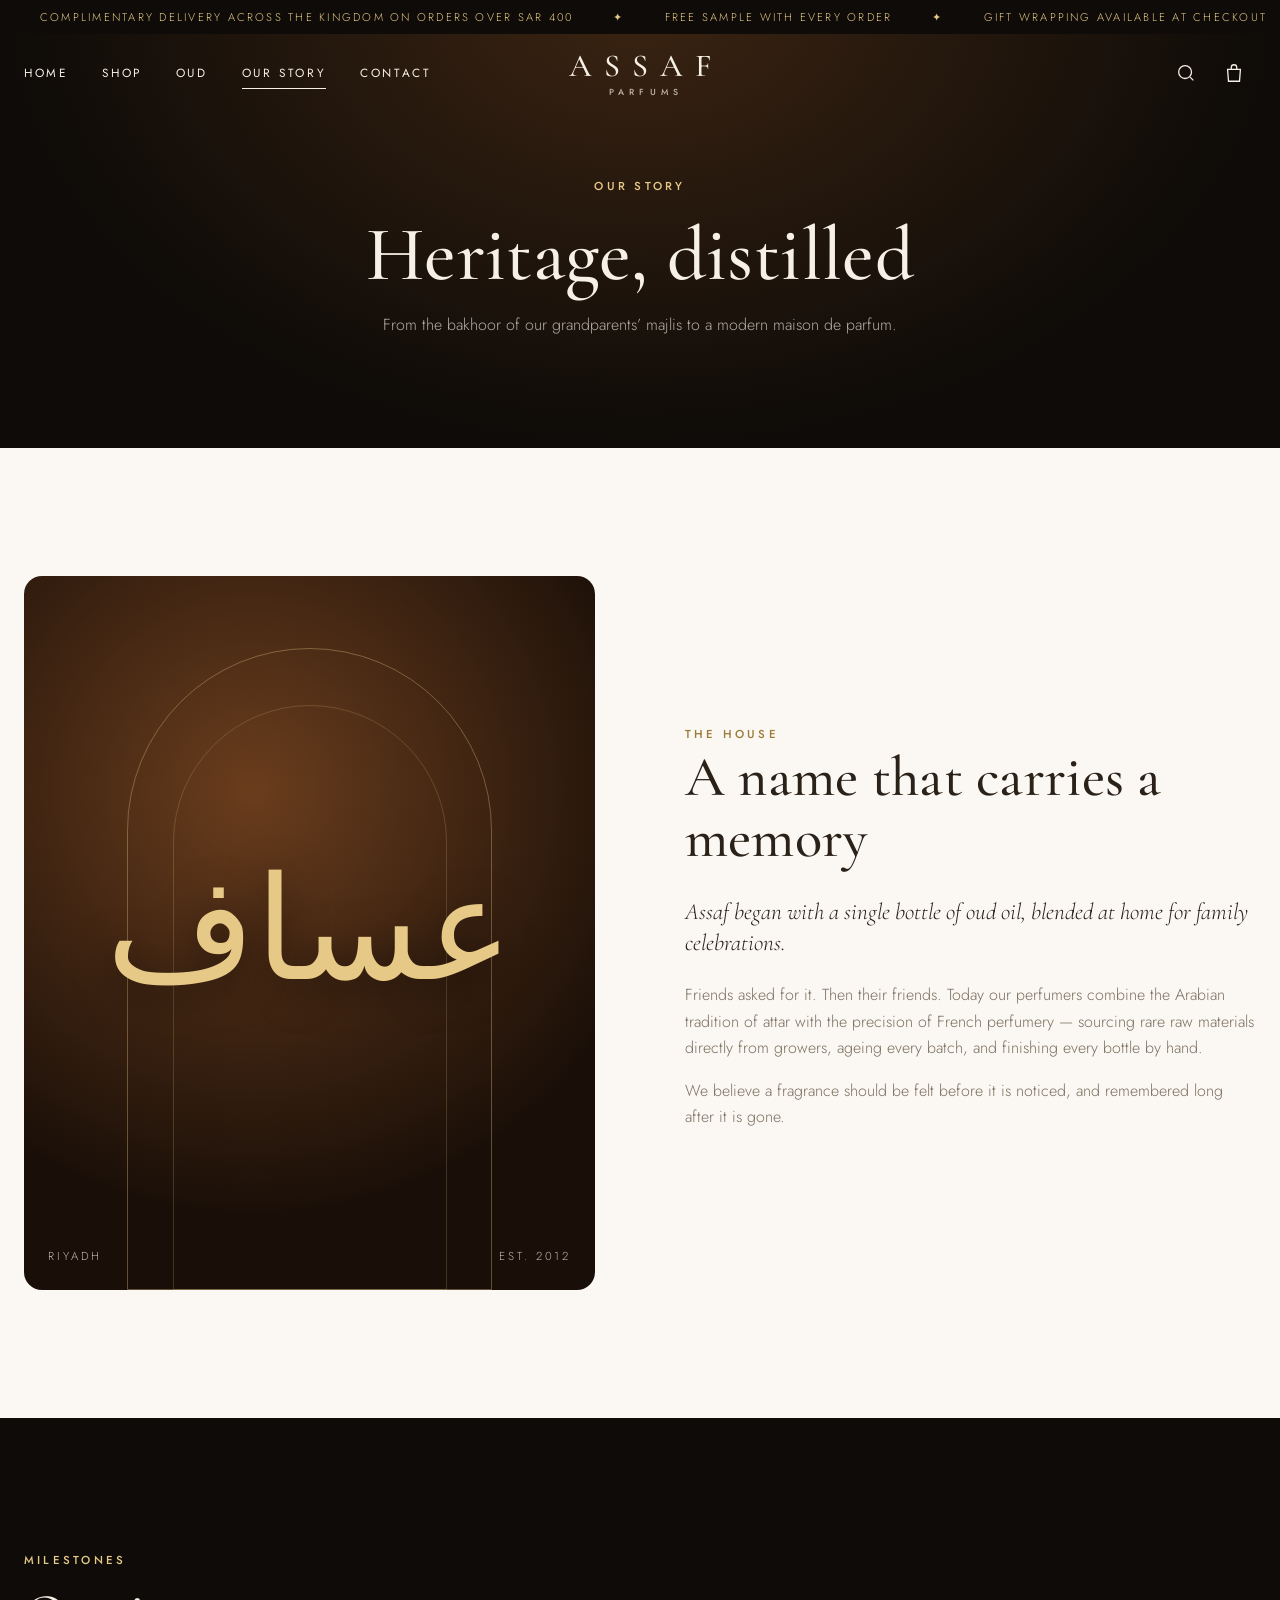
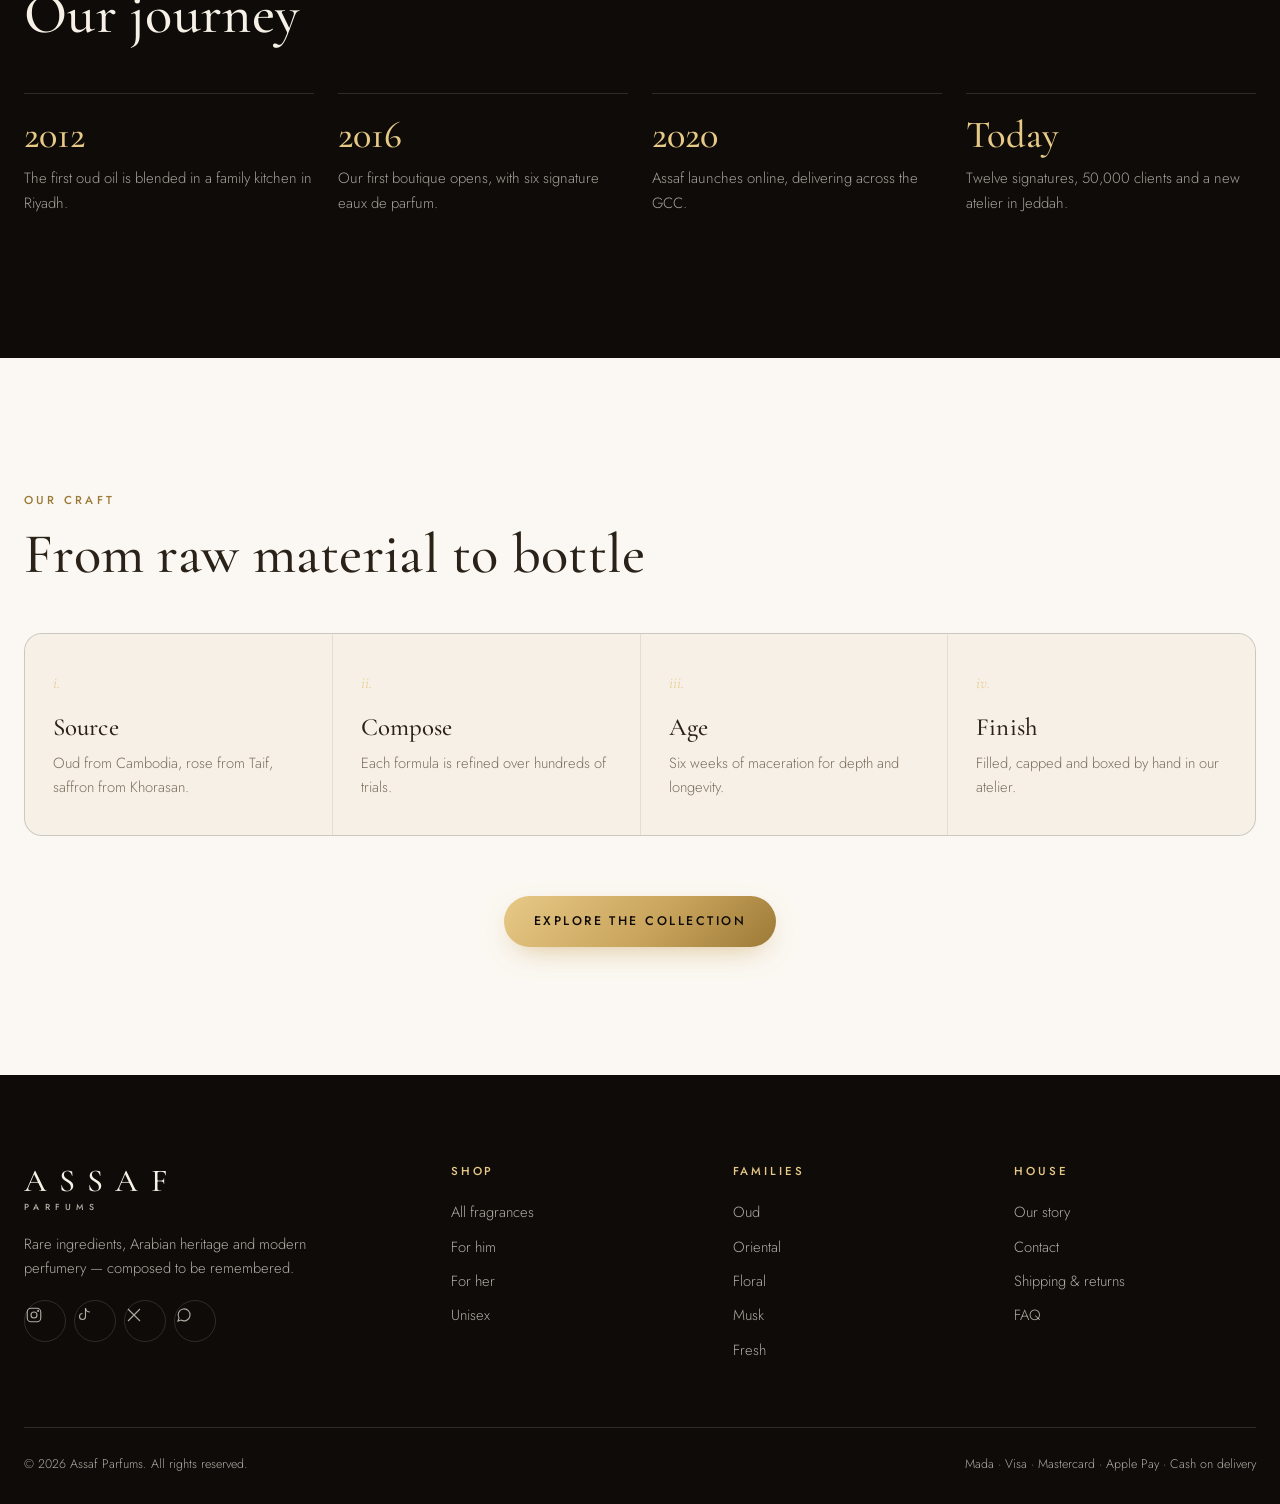
==== about.html @ b44feb29 "Build Assaf Parfums storefront website Home page with draggable moving product marquee, scroll-drive" ====
<!doctype html>
<html lang="en">
<head>
  <meta charset="utf-8" />
  <meta name="viewport" content="width=device-width, initial-scale=1" />
  <title>Our Story — Assaf Parfums</title>
  <meta name="description" content="The story of Assaf Parfums: Arabian heritage meets modern perfumery." />
  <meta name="theme-color" content="#0e0b08" />
  <link rel="icon" href="data:image/svg+xml,%3Csvg xmlns='http://www.w3.org/2000/svg' viewBox='0 0 64 64'%3E%3Crect width='64' height='64' rx='14' fill='%230e0b08'/%3E%3Ctext x='32' y='44' font-family='Georgia' font-size='34' fill='%23e7c987' text-anchor='middle'%3EA%3C/text%3E%3C/svg%3E" />
  <link rel="preconnect" href="https://fonts.googleapis.com" />
  <link rel="preconnect" href="https://fonts.gstatic.com" crossorigin />
  <link href="https://fonts.googleapis.com/css2?family=Cormorant+Garamond:ital,wght@0,400;0,500;0,600;1,400;1,500&family=Jost:wght@300;400;500;600&display=swap" rel="stylesheet" />
  <link rel="stylesheet" href="assets/css/style.css" />
</head>
<body data-page="about">
  <main>
    <section class="page-hero dark-hero" style="padding-bottom:110px">
      <span class="eyebrow light">Our story</span>
      <h1>Heritage, distilled</h1>
      <p>From the bakhoor of our grandparents’ majlis to a modern maison de parfum.</p>
    </section>
    <section class="section">
      <div class="container split">
        <div class="art-panel reveal"><div class="arch"></div><div class="arch a2"></div><span class="arabic" lang="ar">عساف</span><div class="caption"><span>Riyadh</span><span>Est. 2012</span></div></div>
        <div>
          <span class="eyebrow reveal">The house</span>
          <h2 class="reveal">A name that carries a memory</h2>
          <p class="lead reveal">Assaf began with a single bottle of oud oil, blended at home for family celebrations.</p>
          <p class="muted reveal">Friends asked for it. Then their friends. Today our perfumers combine the Arabian tradition of attar with the precision of French perfumery — sourcing rare raw materials directly from growers, ageing every batch, and finishing every bottle by hand.</p>
          <p class="muted reveal">We believe a fragrance should be felt before it is noticed, and remembered long after it is gone.</p>
        </div>
      </div>
    </section>
    <section class="section dark">
      <div class="container">
        <div class="section-head"><div class="reveal"><span class="eyebrow">Milestones</span><h2>Our journey</h2></div></div>
        <div class="timeline reveal">
          <div><strong>2012</strong><p>The first oud oil is blended in a family kitchen in Riyadh.</p></div>
          <div><strong>2016</strong><p>Our first boutique opens, with six signature eaux de parfum.</p></div>
          <div><strong>2020</strong><p>Assaf launches online, delivering across the GCC.</p></div>
          <div><strong>Today</strong><p>Twelve signatures, 50,000 clients and a new atelier in Jeddah.</p></div>
        </div>
      </div>
    </section>
    <section class="section">
      <div class="container">
        <div class="section-head"><div class="reveal"><span class="eyebrow">Our craft</span><h2>From raw material to bottle</h2></div></div>
        <div class="features reveal" style="--line-light:var(--line)">
          <div class="feature" style="background:var(--cream)"><span class="num">i.</span><h3>Source</h3><p style="color:var(--muted)">Oud from Cambodia, rose from Taif, saffron from Khorasan.</p></div>
          <div class="feature" style="background:var(--cream)"><span class="num">ii.</span><h3>Compose</h3><p style="color:var(--muted)">Each formula is refined over hundreds of trials.</p></div>
          <div class="feature" style="background:var(--cream)"><span class="num">iii.</span><h3>Age</h3><p style="color:var(--muted)">Six weeks of maceration for depth and longevity.</p></div>
          <div class="feature" style="background:var(--cream)"><span class="num">iv.</span><h3>Finish</h3><p style="color:var(--muted)">Filled, capped and boxed by hand in our atelier.</p></div>
        </div>
        <div class="center" style="margin-top:60px"><a href="shop.html" class="btn btn-gold">Explore the collection</a></div>
      </div>
    </section>
  </main>

  <script src="assets/js/data.js"></script>
  <script src="assets/js/bottle.js"></script>
  <script src="assets/js/main.js"></script>
</body>
</html>
---- assets/css/style.css ----
/* ==========================================================================
   ASSAF PARFUMS — stylesheet
   ========================================================================== */
:root {
  --ink: #16120d;
  --ink-2: #221b14;
  --night: #0e0b08;
  --cream: #f6f0e6;
  --sand: #ece2d1;
  --paper: #fbf8f3;
  --gold: #c9a45c;
  --gold-2: #e7c987;
  --gold-3: #9c7a37;
  --text: #2a2219;
  --muted: #7b6f60;
  --line: rgba(42, 34, 25, .12);
  --line-light: rgba(246, 240, 230, .14);
  --serif: 'Cormorant Garamond', 'Times New Roman', serif;
  --sans: 'Jost', 'Helvetica Neue', Arial, sans-serif;
  --radius: 18px;
  --ease: cubic-bezier(.2, .7, .1, 1);
  --header-h: 112px;
}

*, *::before, *::after { box-sizing: border-box; }
html { scroll-behavior: smooth; -webkit-text-size-adjust: 100%; }
body {
  margin: 0; font-family: var(--sans); font-weight: 300; font-size: 16px; line-height: 1.65;
  color: var(--text); background: var(--paper); overflow-x: hidden;
  -webkit-font-smoothing: antialiased;
}
img, svg { display: block; max-width: 100%; }
a { color: inherit; text-decoration: none; }
button { font: inherit; color: inherit; cursor: pointer; background: none; border: 0; padding: 0; }
input, select, textarea { font: inherit; color: inherit; }
h1, h2, h3, h4 { font-family: var(--serif); font-weight: 500; line-height: 1.08; margin: 0 0 .5em; letter-spacing: .005em; }
h1 { font-size: clamp(2.6rem, 6vw, 5.2rem); }
h2 { font-size: clamp(2.1rem, 4.4vw, 3.6rem); }
h3 { font-size: 1.55rem; }
p { margin: 0 0 1em; }
[hidden] { display: none !important; }
::selection { background: var(--gold); color: var(--night); }
:focus-visible { outline: 2px solid var(--gold); outline-offset: 3px; }

.container { width: min(1280px, 100% - 48px); margin-inline: auto; }
.muted { color: var(--muted); }
.small { font-size: .85rem; }
.lead { font-family: var(--serif); font-size: 1.45rem; font-style: italic; line-height: 1.35; }
.eyebrow { display: inline-block; font-size: .72rem; letter-spacing: .28em; text-transform: uppercase; color: var(--gold-3); font-weight: 500; }
.dark .eyebrow, .eyebrow.light { color: var(--gold-2); }
.section { padding: clamp(72px, 10vw, 140px) 0; }
.section-head { display: flex; align-items: end; justify-content: space-between; gap: 24px; margin-bottom: 48px; flex-wrap: wrap; }
.section-head h2 { margin: .2em 0 0; }
.section-head p { max-width: 460px; margin: 0; color: var(--muted); }
.center { text-align: center; }
.dark { background: var(--night); color: var(--cream); }
.dark .muted { color: rgba(246, 240, 230, .6); }

/* ---------- buttons */
.btn {
  display: inline-flex; align-items: center; justify-content: center; gap: 10px;
  padding: 15px 30px; border-radius: 999px; font-size: .78rem; letter-spacing: .2em; text-transform: uppercase; font-weight: 500;
  transition: transform .4s var(--ease), background .3s, color .3s, box-shadow .3s, border-color .3s; white-space: nowrap;
}
.btn svg { width: 18px; height: 18px; fill: none; stroke: currentColor; stroke-width: 1.5; transition: transform .3s; }
.btn:hover svg { transform: translateX(4px); }
.btn-gold { background: linear-gradient(135deg, var(--gold-2), var(--gold) 55%, var(--gold-3)); color: var(--night); box-shadow: 0 10px 30px -12px rgba(201, 164, 92, .8); }
.btn-gold:hover { transform: translateY(-2px); box-shadow: 0 16px 36px -12px rgba(201, 164, 92, .9); }
.btn-ghost { border: 1px solid var(--line); color: var(--text); }
.btn-ghost:hover { border-color: var(--text); background: var(--text); color: var(--paper); }
.btn-ghost-light { border: 1px solid rgba(255, 255, 255, .35); color: #fff; }
.btn-ghost-light:hover { background: #fff; color: var(--night); }
.btn-block { width: 100%; }
.btn.is-disabled { opacity: .4; pointer-events: none; }
.link-btn { font-size: .75rem; text-decoration: underline; color: var(--muted); }
.link { display: inline-flex; align-items: center; gap: 8px; font-size: .75rem; letter-spacing: .2em; text-transform: uppercase; }
.link svg { width: 16px; fill: none; stroke: currentColor; stroke-width: 1.5; transition: transform .3s; }

.icon-btn { width: 44px; height: 44px; display: grid; place-items: center; border-radius: 50%; position: relative; transition: background .3s; }
.icon-btn:hover { background: rgba(127, 127, 127, .14); }
.icon-btn svg { width: 22px; height: 22px; fill: none; stroke: currentColor; stroke-width: 1.4; }

/* ---------- preloader */
.preloader { position: fixed; inset: 0; z-index: 200; background: var(--night); display: grid; place-items: center; transition: opacity .8s var(--ease), visibility .8s; }
.preloader span { font-family: var(--serif); color: var(--gold-2); font-size: clamp(2.5rem, 8vw, 5rem); letter-spacing: .4em; padding-left: .4em; animation: breathe 1.6s ease-in-out infinite alternate; }
.preloader.done { opacity: 0; visibility: hidden; }
@keyframes breathe { from { opacity: .35; letter-spacing: .3em; } to { opacity: 1; letter-spacing: .45em; } }

/* ---------- header */
.site-header { position: fixed; top: 0; left: 0; right: 0; z-index: 50; color: var(--cream); transition: background .4s, color .4s, box-shadow .4s, transform .4s; }
.site-header.scrolled, .site-header.is-solid { background: rgba(251, 248, 243, .92); color: var(--text); backdrop-filter: blur(14px); -webkit-backdrop-filter: blur(14px); box-shadow: 0 1px 0 var(--line); }
.announce { background: var(--night); color: var(--gold-2); font-size: .7rem; letter-spacing: .2em; text-transform: uppercase; overflow: hidden; height: 34px; display: flex; align-items: center; }
.announce-track { display: flex; gap: 40px; white-space: nowrap; animation: ticker 40s linear infinite; padding-left: 40px; }
@keyframes ticker { to { transform: translateX(-50%); } }
.header-bar { display: grid; grid-template-columns: 1fr auto 1fr; align-items: center; height: 78px; }
.main-nav { display: flex; gap: 34px; font-size: .74rem; letter-spacing: .22em; text-transform: uppercase; font-weight: 400; }
.main-nav a { position: relative; padding: 6px 0; }
.main-nav a::after { content: ''; position: absolute; left: 0; right: 0; bottom: 0; height: 1px; background: currentColor; transform: scaleX(0); transform-origin: right; transition: transform .4s var(--ease); }
.main-nav a:hover::after, .main-nav a[aria-current]::after { transform: scaleX(1); transform-origin: left; }
.logo { font-family: var(--serif); font-size: 2rem; letter-spacing: .38em; font-weight: 500; text-align: center; line-height: 1; padding-left: .38em; }
.logo small { display: block; font-family: var(--sans); font-size: .55rem; letter-spacing: .6em; margin-top: 6px; opacity: .7; }
.header-actions { display: flex; justify-content: flex-end; gap: 4px; }
.cart-count { position: absolute; top: 4px; right: 2px; min-width: 18px; height: 18px; border-radius: 9px; background: var(--gold); color: var(--night); font-size: .66rem; font-weight: 600; display: grid; place-items: center; padding: 0 4px; transition: transform .3s; }
.cart-count.is-empty { transform: scale(0); }
.cart-btn.bump { animation: bump .6s var(--ease); }
@keyframes bump { 30% { transform: scale(1.25) rotate(-8deg); } 60% { transform: scale(.95); } }
.burger { display: none; }
.burger span { position: absolute; width: 20px; height: 1.5px; background: currentColor; left: 12px; transition: transform .4s var(--ease); }
.burger span:first-child { top: 18px; } .burger span:last-child { top: 25px; }
.nav-open .burger span:first-child { transform: translateY(3.5px) rotate(45deg); }
.nav-open .burger span:last-child { transform: translateY(-3.5px) rotate(-45deg); }

.mobile-nav { position: fixed; inset: 0; z-index: 45; background: var(--night); color: var(--cream); display: flex; flex-direction: column; justify-content: center; padding: 120px 32px 40px; clip-path: circle(0 at 32px 70px); transition: clip-path .7s var(--ease); }
.nav-open .mobile-nav { clip-path: circle(150% at 32px 70px); }
.nav-open .site-header { color: var(--cream); background: transparent; box-shadow: none; }
.mobile-nav nav { display: flex; flex-direction: column; gap: 10px; }
.mobile-nav a { font-family: var(--serif); font-size: 2.6rem; opacity: 0; transform: translateY(20px); transition: opacity .5s, transform .5s var(--ease); }
.nav-open .mobile-nav a { opacity: 1; transform: none; }
.nav-open .mobile-nav a:nth-child(2) { transition-delay: .06s; } .nav-open .mobile-nav a:nth-child(3) { transition-delay: .12s; }
.nav-open .mobile-nav a:nth-child(4) { transition-delay: .18s; } .nav-open .mobile-nav a:nth-child(5) { transition-delay: .24s; }
.mobile-nav-foot { margin-top: auto; color: var(--gold-2); font-size: .72rem; letter-spacing: .2em; text-transform: uppercase; }

/* ---------- drawer, search, scrim */
.scrim { position: fixed; inset: 0; background: rgba(14, 11, 8, .55); z-index: 60; opacity: 0; visibility: hidden; transition: .4s; backdrop-filter: blur(3px); }
.cart-open .scrim, .search-open .scrim { opacity: 1; visibility: visible; }
.cart-open, .search-open, .nav-open { overflow: hidden; }
.drawer { position: fixed; top: 0; right: 0; bottom: 0; width: min(440px, 100%); background: var(--paper); z-index: 70; display: flex; flex-direction: column; transform: translateX(100%); transition: transform .55s var(--ease); }
.cart-open .drawer { transform: none; }
.drawer-head { display: flex; justify-content: space-between; align-items: center; padding: 22px 24px; border-bottom: 1px solid var(--line); }
.drawer-head h3 { margin: 0; font-size: 1.7rem; }
.drawer-head h3 span { font-family: var(--sans); font-size: .8rem; color: var(--muted); vertical-align: middle; }
.ship-meter { padding: 16px 24px; background: var(--cream); font-size: .85rem; }
.ship-meter p { margin: 0 0 8px; }
.meter { height: 3px; background: var(--sand); border-radius: 3px; overflow: hidden; }
.meter span { display: block; height: 100%; background: linear-gradient(90deg, var(--gold-2), var(--gold-3)); transition: width .6s var(--ease); }
.drawer-body { flex: 1; overflow-y: auto; padding: 8px 24px; }
.drawer-foot { padding: 20px 24px 24px; border-top: 1px solid var(--line); display: grid; gap: 10px; }
.drawer-foot .row { display: flex; justify-content: space-between; font-size: 1.05rem; }
.drawer-foot p { margin: 0; }
.empty { text-align: center; padding: 60px 0; display: grid; gap: 16px; justify-items: center; }

.line { display: grid; grid-template-columns: 76px 1fr auto; gap: 16px; padding: 18px 0; border-bottom: 1px solid var(--line); align-items: center; }
.line-thumb { aspect-ratio: 1; border-radius: 12px; background: radial-gradient(circle at 50% 60%, color-mix(in srgb, var(--tint) 45%, #fff), var(--cream)); display: grid; place-items: center; padding: 8px; position: relative; }
.line-thumb svg { height: 100%; }
.line-thumb.sm { width: 60px; }
.line-thumb b { position: absolute; top: -6px; right: -6px; background: var(--ink); color: #fff; font-size: .7rem; width: 20px; height: 20px; border-radius: 50%; display: grid; place-items: center; font-weight: 500; }
.line-info { display: grid; gap: 2px; justify-items: start; }
.line-info strong { font-family: var(--serif); font-size: 1.25rem; font-weight: 500; }
.line-price { text-align: right; display: grid; gap: 6px; justify-items: end; font-weight: 400; }
.qty { display: inline-flex; align-items: center; border: 1px solid var(--line); border-radius: 999px; margin-top: 8px; }
.qty button { width: 32px; height: 32px; font-size: 1rem; }
.qty span { min-width: 22px; text-align: center; font-size: .9rem; }
.qty-lg { margin: 0; }
.qty-lg button { width: 46px; height: 52px; }

.search-overlay { position: fixed; top: 0; left: 0; right: 0; z-index: 70; background: var(--paper); padding: 28px 0 40px; transform: translateY(-105%); transition: transform .55s var(--ease); max-height: 90vh; overflow-y: auto; }
.search-open .search-overlay { transform: none; }
.search-head { display: flex; gap: 12px; align-items: center; border-bottom: 1px solid var(--text); padding-bottom: 10px; }
.search-head input { flex: 1; border: 0; background: none; font-family: var(--serif); font-size: clamp(1.6rem, 4vw, 2.6rem); outline: none; min-width: 0; }
.search-results { display: grid; grid-template-columns: repeat(auto-fill, minmax(240px, 1fr)); gap: 12px; margin-top: 24px; }
.search-item { display: flex; gap: 14px; align-items: center; padding: 10px; border-radius: 14px; transition: background .3s; }
.search-item:hover { background: var(--cream); }
.search-item strong { display: block; font-family: var(--serif); font-size: 1.2rem; font-weight: 500; }
.search-item span { font-size: .8rem; color: var(--muted); }
.search-thumb { width: 64px; height: 64px; flex: none; border-radius: 12px; background: radial-gradient(circle, color-mix(in srgb, var(--tint) 50%, #fff), var(--cream)); padding: 6px; display: grid; place-items: center; }
.search-thumb svg { height: 100%; }

.toast { position: fixed; left: 50%; bottom: 28px; z-index: 90; background: var(--ink); color: var(--cream); padding: 14px 24px; border-radius: 999px; font-size: .85rem; letter-spacing: .04em; transform: translate(-50%, 140%); transition: transform .5s var(--ease); box-shadow: 0 20px 40px -20px rgba(0, 0, 0, .6); max-width: calc(100% - 32px); text-align: center; }
.toast.show { transform: translate(-50%, 0); }

/* ---------- reveal */
.reveal { opacity: 0; transform: translateY(40px); transition: opacity 1s var(--ease), transform 1s var(--ease); transition-delay: var(--d, 0ms); }
.reveal.in { opacity: 1; transform: none; }

/* ==========================================================================
   HOME
   ========================================================================== */
.hero {
  position: relative; min-height: 100svh; display: grid; align-items: center; overflow: hidden;
  background: radial-gradient(ellipse at 70% 55%, #4a2a14 0%, #1c120b 45%, var(--night) 80%); color: var(--cream);
  padding: calc(var(--header-h) + 20px) 0 60px;
}
.hero::before { content: ''; position: absolute; inset: 0; background: url("data:image/svg+xml,%3Csvg xmlns='http://www.w3.org/2000/svg' width='160' height='160'%3E%3Cfilter id='n'%3E%3CfeTurbulence baseFrequency='.8' numOctaves='3'/%3E%3C/filter%3E%3Crect width='100%25' height='100%25' filter='url(%23n)' opacity='.06'/%3E%3C/svg%3E"); pointer-events: none; }
.hero-grid { display: grid; grid-template-columns: 1.1fr 1fr; gap: 40px; align-items: center; position: relative; }
.hero h1 { font-weight: 400; margin: .25em 0 .35em; }
.hero h1 em { font-style: italic; color: var(--gold-2); }
.hero p { max-width: 480px; color: rgba(246, 240, 230, .75); font-size: 1.05rem; }
.hero-cta { display: flex; gap: 14px; flex-wrap: wrap; margin-top: 34px; }
.hero-visual { position: relative; height: min(68vh, 640px); display: grid; place-items: center; perspective: 1000px; }
.hero-ring { position: absolute; width: 82%; aspect-ratio: 1; border-radius: 50%; border: 1px solid rgba(231, 201, 135, .25); animation: spin 40s linear infinite; }
.hero-ring::before { content: ''; position: absolute; top: -5px; left: 50%; width: 10px; height: 10px; border-radius: 50%; background: var(--gold-2); box-shadow: 0 0 20px var(--gold-2); }
.hero-ring.r2 { width: 62%; animation-duration: 28s; animation-direction: reverse; border-style: dashed; border-color: rgba(231, 201, 135, .15); }
.hero-glow { position: absolute; width: 55%; aspect-ratio: 1; border-radius: 50%; background: radial-gradient(circle, rgba(231, 160, 80, .45), transparent 65%); filter: blur(20px); animation: pulse 5s ease-in-out infinite alternate; }
@keyframes spin { to { transform: rotate(360deg); } }
@keyframes pulse { to { transform: scale(1.15); opacity: .7; } }
.hero-bottle { position: relative; height: 82%; transition: transform .6s var(--ease); transform-style: preserve-3d; }
.hero-bottle > div { height: 100%; animation: float 6s ease-in-out infinite; }
.hero-bottle svg { height: 100%; width: auto; filter: drop-shadow(0 40px 60px rgba(0, 0, 0, .55)); }
@keyframes float { 50% { transform: translateY(-18px); } }
.hero-tag { position: absolute; background: rgba(255, 255, 255, .06); backdrop-filter: blur(10px); -webkit-backdrop-filter: blur(10px); border: 1px solid rgba(255, 255, 255, .12); border-radius: 14px; padding: 12px 16px; font-size: .78rem; line-height: 1.4; animation: float 7s ease-in-out infinite; }
.hero-tag strong { display: block; font-family: var(--serif); font-size: 1.15rem; font-weight: 500; color: var(--gold-2); }
.hero-tag.t1 { top: 16%; left: 2%; } .hero-tag.t2 { bottom: 18%; right: 0; animation-delay: -3s; }
.scroll-cue { position: absolute; left: 50%; bottom: 24px; transform: translateX(-50%); font-size: .65rem; letter-spacing: .3em; text-transform: uppercase; color: rgba(246, 240, 230, .6); display: grid; justify-items: center; gap: 10px; }
.scroll-cue i { width: 1px; height: 46px; background: linear-gradient(var(--gold-2), transparent); animation: cue 2s ease-in-out infinite; transform-origin: top; }
@keyframes cue { 0% { transform: scaleY(0); } 50% { transform: scaleY(1); } 100% { transform: scaleY(1); opacity: 0; } }

/* text marquee */
.word-band { background: var(--gold); color: var(--night); overflow: hidden; padding: 18px 0; }
.word-band div { display: flex; gap: 48px; white-space: nowrap; animation: ticker 30s linear infinite; font-family: var(--serif); font-size: clamp(1.4rem, 3vw, 2.2rem); font-style: italic; width: max-content; }

/* moving product marquee */
.moving { background: var(--paper); padding-bottom: 40px; }
.marquee-vp { overflow: hidden; cursor: grab; touch-action: pan-y; padding: 10px 0 30px; user-select: none; -webkit-user-select: none; }
.marquee-vp.dragging { cursor: grabbing; }
.marquee-track { display: flex; gap: 24px; width: max-content; will-change: transform; }
.marquee-hint { display: flex; align-items: center; gap: 10px; font-size: .72rem; letter-spacing: .2em; text-transform: uppercase; color: var(--muted); }
.marquee-hint i { width: 34px; height: 1px; background: currentColor; position: relative; }
.marquee-hint i::after { content: ''; position: absolute; right: 0; top: -3px; width: 7px; height: 7px; border-top: 1px solid; border-right: 1px solid; transform: rotate(45deg); }

/* ---------- product card */
.card { position: relative; display: flex; flex-direction: column; gap: 16px; }
.card-marquee { width: clamp(240px, 24vw, 310px); flex: none; }
.card-media {
  position: relative; display: grid; place-items: center; aspect-ratio: 4 / 5; border-radius: var(--radius); overflow: hidden;
  background: radial-gradient(circle at 50% 65%, color-mix(in srgb, var(--tint) 55%, #fff) 0%, var(--cream) 70%);
  transition: box-shadow .5s var(--ease);
}
.card-media::after { content: ''; position: absolute; inset: 0; background: linear-gradient(160deg, var(--tint2), transparent 60%); opacity: 0; transition: opacity .6s var(--ease); }
.card-bottle { height: 72%; position: relative; z-index: 1; transition: transform .7s var(--ease); }
.card-bottle svg { height: 100%; width: auto; margin: auto; }
.card:hover .card-bottle { transform: translateY(-10px) rotate(-4deg) scale(1.05); }
.card:hover .card-media { box-shadow: 0 30px 60px -30px color-mix(in srgb, var(--tint2) 70%, transparent); }
.card:hover .card-media::after { opacity: .18; }
.card-view { position: absolute; z-index: 2; left: 50%; bottom: 18px; transform: translate(-50%, 20px); opacity: 0; transition: .5s var(--ease); background: rgba(255, 255, 255, .85); backdrop-filter: blur(8px); border-radius: 999px; padding: 9px 18px; font-size: .68rem; letter-spacing: .2em; text-transform: uppercase; display: flex; gap: 8px; align-items: center; white-space: nowrap; color: var(--ink); }
.card-view svg { width: 14px; fill: none; stroke: currentColor; stroke-width: 1.5; }
.card:hover .card-view { transform: translate(-50%, 0); opacity: 1; }
.badge { position: absolute; z-index: 2; top: 16px; left: 16px; font-size: .62rem; letter-spacing: .2em; text-transform: uppercase; background: var(--ink); color: var(--gold-2); padding: 6px 12px; border-radius: 999px; }
.badge.static { position: static; display: inline-block; margin-bottom: 14px; }
.card-body { display: flex; justify-content: space-between; align-items: flex-start; gap: 12px; }
.card-body h3 { font-size: 1.5rem; margin: .15em 0 .1em; }
.card-body .eyebrow { font-size: .62rem; }
.price { font-size: .92rem; letter-spacing: .04em; }
.add-btn { width: 44px; height: 44px; flex: none; border-radius: 50%; border: 1px solid var(--line); font-size: 1.3rem; font-weight: 300; transition: .35s var(--ease); }
.add-btn:hover { background: var(--ink); color: var(--gold-2); border-color: var(--ink); transform: rotate(90deg); }

/* ---------- scroll-driven showcase */
.showcase { --show-a: #6b3a1e; --show-b: #2b140a; position: relative; height: calc(var(--steps, 4) * 100vh); background: var(--night); color: var(--cream); }
.show-sticky { position: sticky; top: 0; height: 100vh; overflow: hidden; display: grid; align-items: center; }
.show-sticky::before { content: ''; position: absolute; inset: 0; background: radial-gradient(ellipse at 30% 55%, var(--show-a), transparent 60%), radial-gradient(ellipse at 80% 80%, var(--show-b), transparent 60%); opacity: .55; transition: background 1s; }
.show-grid { position: relative; display: grid; grid-template-columns: 1fr 1fr; gap: 60px; align-items: center; padding-top: 60px; }
.show-stage { position: relative; height: min(66vh, 600px); }
.show-bottle { position: absolute; inset: 0; display: grid; place-items: center; transition: transform 1s var(--ease), opacity .8s var(--ease), filter .8s; }
.show-bottle svg { height: 100%; width: auto; filter: drop-shadow(0 40px 50px rgba(0, 0, 0, .5)); }
.show-bottle.next { opacity: 0; transform: translateY(30%) scale(.8) rotate(8deg); pointer-events: none; }
.show-bottle.past { opacity: 0; transform: translateY(-30%) scale(.8) rotate(-8deg); pointer-events: none; }
.show-bottle.active { opacity: 1; transform: none; }
.show-bottle.active:hover { transform: scale(1.03) rotate(-2deg); }
.show-text { position: relative; min-height: 470px; }
.show-copy { position: absolute; inset: 0; opacity: 0; transform: translateY(30px); transition: opacity .7s var(--ease), transform .7s var(--ease); pointer-events: none; }
.show-copy.active { opacity: 1; transform: none; pointer-events: auto; transition-delay: .15s; }
.show-copy h2 { font-size: clamp(2.6rem, 5.5vw, 4.6rem); margin: .3em 0 .2em; }
.show-copy p:not(.lead) { color: rgba(246, 240, 230, .72); max-width: 480px; }
.note-chips { list-style: none; padding: 0; margin: 20px 0 28px; display: flex; flex-wrap: wrap; gap: 8px; }
.note-chips li { border: 1px solid rgba(255, 255, 255, .2); border-radius: 999px; padding: 6px 14px; font-size: .74rem; letter-spacing: .08em; }
.show-actions { display: flex; gap: 12px; flex-wrap: wrap; }
.show-nav { position: absolute; left: 0; right: 0; bottom: 34px; display: flex; justify-content: center; gap: 10px; flex-wrap: wrap; z-index: 2; padding: 0 16px; }
.show-nav button { display: flex; align-items: center; gap: 10px; padding: 8px 16px 8px 10px; border-radius: 999px; border: 1px solid rgba(255, 255, 255, .15); font-size: .72rem; letter-spacing: .14em; text-transform: uppercase; color: rgba(246, 240, 230, .65); transition: .4s; }
.show-nav button::before { content: ''; width: 12px; height: 12px; border-radius: 50%; background: var(--tint); box-shadow: 0 0 0 3px rgba(255, 255, 255, .08); }
.show-nav button.active, .show-nav button:hover { background: rgba(255, 255, 255, .1); color: #fff; border-color: rgba(255, 255, 255, .4); }
.show-progress { position: absolute; right: 28px; top: 50%; transform: translateY(-50%); width: 1px; height: 30vh; background: rgba(255, 255, 255, .15); }
.show-progress span { display: block; width: 100%; background: var(--gold-2); }
.show-label { position: absolute; top: calc(var(--header-h) + 10px); left: 0; right: 0; }

/* ---------- families */
.families { display: grid; grid-template-columns: repeat(5, 1fr); gap: 16px; }
.family { position: relative; border-radius: var(--radius); overflow: hidden; aspect-ratio: 3 / 4.4; background: linear-gradient(170deg, color-mix(in srgb, var(--tint) 70%, #fff), var(--tint2)); color: #fff; display: flex; flex-direction: column; justify-content: flex-end; padding: 22px; }
.family-bottle { position: absolute; inset: 8% 15% 32%; display: grid; place-items: center; transition: transform .8s var(--ease); }
.family-bottle svg { height: 100%; width: auto; filter: drop-shadow(0 20px 30px rgba(0, 0, 0, .35)); }
.family:hover .family-bottle { transform: translateY(-14px) scale(1.06) rotate(4deg); }
.family-text { position: relative; }
.family-text h3 { font-size: 2rem; margin: .1em 0 .3em; text-shadow: 0 2px 20px rgba(0, 0, 0, .3); }
.family .eyebrow { color: rgba(255, 255, 255, .85); }
.family::before { content: ''; position: absolute; inset: 0; background: linear-gradient(transparent 50%, rgba(0, 0, 0, .45)); }

/* ---------- rail carousel */
.rail-wrap { position: relative; }
.rail { display: grid; grid-auto-flow: column; grid-auto-columns: clamp(250px, 23%, 320px); gap: 24px; overflow-x: auto; scroll-snap-type: x mandatory; scrollbar-width: none; padding-bottom: 6px; overscroll-behavior-x: contain; }
.rail::-webkit-scrollbar { display: none; }
.rail > * { scroll-snap-align: start; }
.rail-controls { display: flex; gap: 10px; align-items: center; }
.round-btn { width: 52px; height: 52px; border-radius: 50%; border: 1px solid var(--line); display: grid; place-items: center; transition: .3s; }
.round-btn:hover:not(:disabled) { background: var(--ink); color: var(--gold-2); }
.round-btn:disabled { opacity: .3; cursor: default; }
.round-btn svg { width: 20px; fill: none; stroke: currentColor; stroke-width: 1.5; }
.round-btn[data-prev] svg { transform: rotate(180deg); }
.rail-progress { position: relative; height: 2px; background: var(--line); margin-top: 36px; border-radius: 2px; overflow: hidden; }
.rail-progress span { position: absolute; top: 0; bottom: 0; background: var(--ink); transition: left .2s, width .2s; }

/* ---------- story split */
.split { display: grid; grid-template-columns: 1fr 1fr; gap: clamp(40px, 7vw, 110px); align-items: center; }
.art-panel { position: relative; aspect-ratio: 4 / 5; border-radius: var(--radius); overflow: hidden; background: radial-gradient(circle at 40% 30%, #6a3d1d, #1a0f08 70%); display: grid; place-items: center; }
.art-panel .arch { position: absolute; inset: 10% 18% 0; border-radius: 999px 999px 0 0; border: 1px solid rgba(231, 201, 135, .35); }
.art-panel .arch.a2 { inset: 18% 26% 0; border-color: rgba(231, 201, 135, .2); }
.art-panel .arabic { position: relative; font-family: var(--serif); font-size: clamp(5rem, 12vw, 9rem); color: var(--gold-2); line-height: 1; text-shadow: 0 10px 40px rgba(0, 0, 0, .5); }
.art-panel .caption { position: absolute; bottom: 24px; left: 24px; right: 24px; color: rgba(246, 240, 230, .75); font-size: .72rem; letter-spacing: .25em; text-transform: uppercase; display: flex; justify-content: space-between; }
.stats { display: grid; grid-template-columns: repeat(3, 1fr); gap: 20px; margin-top: 40px; border-top: 1px solid var(--line); padding-top: 28px; }
.stats strong { display: block; font-family: var(--serif); font-size: 2.6rem; font-weight: 500; line-height: 1; color: var(--gold-3); }
.stats span { font-size: .8rem; color: var(--muted); }

/* ---------- ritual / features */
.features { display: grid; grid-template-columns: repeat(4, 1fr); gap: 1px; background: var(--line-light); border: 1px solid var(--line-light); border-radius: var(--radius); overflow: hidden; }
.feature { background: var(--night); padding: 36px 28px; transition: background .4s; }
.feature:hover { background: var(--ink-2); }
.feature .num { font-family: var(--serif); font-size: 1rem; color: var(--gold-2); font-style: italic; }
.feature h3 { margin: 18px 0 10px; }
.feature p { color: rgba(246, 240, 230, .62); font-size: .92rem; margin: 0; }

/* ---------- testimonials */
.quotes { position: relative; min-height: 260px; max-width: 860px; margin: 0 auto; text-align: center; }
.quote { position: absolute; inset: 0; opacity: 0; transform: translateY(16px); transition: opacity .8s var(--ease), transform .8s var(--ease); pointer-events: none; }
.quote.active { opacity: 1; transform: none; pointer-events: auto; }
.quote blockquote { margin: 0 0 24px; font-family: var(--serif); font-size: clamp(1.6rem, 3.2vw, 2.5rem); line-height: 1.3; font-style: italic; }
.quote cite { font-style: normal; font-size: .75rem; letter-spacing: .22em; text-transform: uppercase; color: var(--muted); }
.stars { color: var(--gold); letter-spacing: .3em; margin-bottom: 18px; }
.quote-dots { display: flex; justify-content: center; gap: 10px; margin-top: 24px; }
.quote-dots button { width: 28px; height: 3px; background: var(--line); border-radius: 2px; transition: .4s; }
.quote-dots button.active { background: var(--ink); width: 48px; }

/* ---------- newsletter */
.newsletter { background: linear-gradient(135deg, #2a1a0e, var(--night)); color: var(--cream); border-radius: calc(var(--radius) * 1.4); padding: clamp(40px, 7vw, 90px); display: grid; grid-template-columns: 1.2fr 1fr; gap: 40px; align-items: center; position: relative; overflow: hidden; }
.newsletter::after { content: ''; position: absolute; right: -100px; top: -100px; width: 360px; height: 360px; border-radius: 50%; background: radial-gradient(circle, rgba(201, 164, 92, .35), transparent 70%); }
.newsletter form { display: flex; gap: 10px; position: relative; z-index: 1; flex-wrap: wrap; }
.newsletter input { flex: 1; min-width: 200px; background: rgba(255, 255, 255, .06); border: 1px solid rgba(255, 255, 255, .2); border-radius: 999px; padding: 15px 22px; color: #fff; outline: none; }
.newsletter input:focus { border-color: var(--gold-2); }
.thanks { font-family: var(--serif); font-size: 1.4rem; margin: 0; }
.thanks strong { color: var(--gold-2); }

/* ==========================================================================
   PAGE HERO (inner pages)
   ========================================================================== */
.page-hero { padding: calc(var(--header-h) + 60px) 0 50px; background: var(--cream); text-align: center; }
.page-hero h1 { margin: .2em 0 .2em; }
.page-hero p { color: var(--muted); max-width: 560px; margin: 0 auto; }
.page-hero.dark-hero { background: radial-gradient(ellipse at 50% 0, #3b2412, var(--night) 70%); color: var(--cream); }
.page-hero.dark-hero p { color: rgba(246, 240, 230, .7); }

/* ---------- shop */
.toolbar { position: sticky; top: var(--header-h); z-index: 20; background: rgba(251, 248, 243, .94); backdrop-filter: blur(12px); -webkit-backdrop-filter: blur(12px); border-bottom: 1px solid var(--line); }
.toolbar-inner { display: flex; flex-wrap: wrap; gap: 14px 28px; align-items: center; justify-content: space-between; padding: 16px 0; }
.chips { display: flex; gap: 6px; flex-wrap: wrap; }
.chips button { padding: 8px 16px; border-radius: 999px; border: 1px solid var(--line); font-size: .74rem; letter-spacing: .12em; text-transform: uppercase; transition: .3s; }
.chips button:hover { border-color: var(--text); }
.chips button.active { background: var(--ink); color: var(--gold-2); border-color: var(--ink); }
.filter-group { display: flex; align-items: center; gap: 12px; flex-wrap: wrap; }
.filter-group > span { font-size: .7rem; letter-spacing: .2em; text-transform: uppercase; color: var(--muted); }
.tools-right { display: flex; gap: 10px; align-items: center; }
.input-pill { border: 1px solid var(--line); border-radius: 999px; padding: 9px 16px; background: #fff; outline: none; font-size: .88rem; }
.input-pill:focus { border-color: var(--text); }
.shop-meta { display: flex; justify-content: space-between; align-items: baseline; margin: 40px 0 28px; flex-wrap: wrap; gap: 10px; }
.shop-meta h2 { margin: 0; }
.grid { display: grid; grid-template-columns: repeat(4, 1fr); gap: 44px 24px; }
.empty-state { grid-column: 1 / -1; text-align: center; padding: 80px 0; display: grid; gap: 16px; justify-items: center; }
.empty-state.big { padding: 120px 0; }

/* ---------- product page */
.pdp { display: grid; grid-template-columns: 1.1fr 1fr; gap: clamp(30px, 6vw, 90px); padding-top: calc(var(--header-h) + 30px); padding-bottom: 80px; align-items: start; }
.pdp-media { position: sticky; top: calc(var(--header-h) + 20px); }
.pdp-stage { position: relative; aspect-ratio: 1 / 1.08; border-radius: calc(var(--radius) * 1.3); background: radial-gradient(circle at 50% 62%, color-mix(in srgb, var(--tint) 65%, #fff), var(--cream) 72%); display: grid; place-items: center; overflow: hidden; }
.pdp-stage::before { content: ''; position: absolute; width: 70%; aspect-ratio: 1; border-radius: 50%; border: 1px solid color-mix(in srgb, var(--tint2) 30%, transparent); animation: spin 30s linear infinite; border-style: dashed; }
.pdp-bottle { height: 78%; animation: rise 1.1s var(--ease) both; }
.pdp-bottle svg { height: 100%; width: auto; animation: float 6s ease-in-out infinite; }
@keyframes rise { from { opacity: 0; transform: translateY(60px) scale(.9); } }
.pdp-switch { position: absolute; top: 50%; transform: translateY(-50%); width: 48px; height: 48px; border-radius: 50%; background: rgba(255, 255, 255, .7); backdrop-filter: blur(8px); display: grid; place-items: center; font-size: 1.6rem; line-height: 1; transition: .3s; }
.pdp-switch:hover { background: var(--ink); color: var(--gold-2); }
.pdp-switch.prev { left: 16px; } .pdp-switch.next { right: 16px; }
.pdp-info h1 { font-size: clamp(2.6rem, 5vw, 4.2rem); margin: 0 0 .1em; }
.crumbs { font-size: .74rem; letter-spacing: .12em; text-transform: uppercase; color: var(--muted); margin-bottom: 24px; }
.crumbs a:hover { color: var(--text); }
.pdp-price { font-size: 1.5rem; font-weight: 400; margin: 18px 0; letter-spacing: .02em; }
.opt { margin: 28px 0 22px; }
.opt-label { display: block; font-size: .7rem; letter-spacing: .22em; text-transform: uppercase; color: var(--muted); margin-bottom: 10px; }
.sizes { display: flex; gap: 10px; }
.sizes button { flex: 1; border: 1px solid var(--line); border-radius: 14px; padding: 14px; text-align: left; font-weight: 400; transition: .3s; }
.sizes button small { display: block; color: var(--muted); font-size: .78rem; }
.sizes button.active { border-color: var(--ink); box-shadow: inset 0 0 0 1px var(--ink); }
.buy-row { display: flex; gap: 12px; margin-bottom: 12px; }
.grow { flex: 1; }
.perks { list-style: none; padding: 0; margin: 26px 0; display: grid; gap: 8px; font-size: .9rem; }
.perks li::before { content: '✦'; color: var(--gold); margin-right: 10px; font-size: .7rem; }
.specs { display: grid; grid-template-columns: repeat(4, 1fr); border-top: 1px solid var(--line); border-bottom: 1px solid var(--line); padding: 20px 0; gap: 10px; }
.specs span { display: block; font-size: .66rem; letter-spacing: .18em; text-transform: uppercase; color: var(--muted); }
.specs strong { font-weight: 400; font-size: .95rem; }
.dots { display: flex !important; gap: 4px; margin-top: 6px; }
.dots i { width: 9px; height: 9px; border-radius: 50%; border: 1px solid var(--gold-3); }
.dots i.on { background: var(--gold); border-color: var(--gold); }
.pyramid { margin: 32px 0; }
.pyramid h3 { font-size: 1.6rem; }
.tier { display: grid; grid-template-columns: 110px 1fr; gap: 16px; padding: 14px 0; border-bottom: 1px dashed var(--line); align-items: baseline; }
.tier span { font-size: .7rem; letter-spacing: .2em; text-transform: uppercase; color: var(--gold-3); }
.tier p { margin: 0; font-family: var(--serif); font-size: 1.25rem; }
.acc { border-bottom: 1px solid var(--line); }
.acc summary { list-style: none; cursor: pointer; padding: 18px 0; display: flex; justify-content: space-between; font-size: .78rem; letter-spacing: .2em; text-transform: uppercase; }
.acc summary::-webkit-details-marker { display: none; }
.acc summary::after { content: '+'; font-size: 1.2rem; transition: transform .3s; }
.acc[open] summary::after { transform: rotate(45deg); }
.acc p { color: var(--muted); font-size: .94rem; }
.sticky-buy { position: fixed; left: 0; right: 0; bottom: 0; z-index: 40; background: rgba(251, 248, 243, .96); backdrop-filter: blur(12px); border-top: 1px solid var(--line); padding: 12px 0; transform: translateY(110%); transition: transform .45s var(--ease); }
.sticky-buy.show { transform: none; }
.sticky-buy .container { display: flex; justify-content: space-between; align-items: center; gap: 16px; }
.sticky-buy strong { font-family: var(--serif); font-size: 1.3rem; font-weight: 500; margin-right: 12px; }
.sticky-buy small { color: var(--muted); }

/* ---------- cart & checkout */
.cart-layout, .checkout-layout { display: grid; grid-template-columns: 1fr 400px; gap: 50px; align-items: start; }
.line-lg { grid-template-columns: 110px 1fr auto; }
.summary { background: var(--cream); border-radius: var(--radius); padding: 30px; position: sticky; top: calc(var(--header-h) + 20px); display: grid; gap: 12px; }
.summary h3 { margin: 0 0 6px; }
.summary .row { display: flex; justify-content: space-between; font-size: .95rem; }
.summary .row.total { border-top: 1px solid var(--line); padding-top: 14px; margin-top: 4px; font-size: 1.2rem; font-weight: 400; }
.summary .row.accent { color: var(--gold-3); }
.summary p { margin: 0; }
.checkout-side { position: sticky; top: calc(var(--header-h) + 20px); display: grid; gap: 16px; }
.checkout-side .summary { position: static; }
.mini-lines { display: grid; gap: 14px; }
.mini { display: grid; grid-template-columns: 60px 1fr auto; gap: 14px; align-items: center; }
.mini strong { display: block; font-family: var(--serif); font-size: 1.1rem; font-weight: 500; }
.promo { display: flex; gap: 8px; }
.promo input { flex: 1; min-width: 0; border: 1px solid var(--line); border-radius: 999px; padding: 10px 16px; background: #fff; outline: none; }
.promo .btn { padding: 10px 18px; }

.form-section { margin-bottom: 40px; }
.form-section h3 { display: flex; align-items: center; gap: 12px; }
.form-section h3 i { font-style: normal; font-family: var(--sans); font-size: .75rem; width: 28px; height: 28px; border-radius: 50%; display: grid; place-items: center; background: var(--ink); color: var(--gold-2); }
.fields { display: grid; grid-template-columns: 1fr 1fr; gap: 14px; }
.field { display: grid; gap: 6px; }
.field.full { grid-column: 1 / -1; }
.field label { font-size: .7rem; letter-spacing: .18em; text-transform: uppercase; color: var(--muted); }
.field input, .field select, .field textarea { border: 1px solid var(--line); background: #fff; border-radius: 12px; padding: 14px 16px; outline: none; transition: border-color .3s, box-shadow .3s; width: 100%; }
.field input:focus, .field select:focus, .field textarea:focus { border-color: var(--gold); box-shadow: 0 0 0 3px rgba(201, 164, 92, .18); }
.field .err { display: none; font-size: .75rem; color: #b3412e; }
.field.invalid input, .field.invalid select, .field.invalid textarea { border-color: #b3412e; }
.field.invalid .err { display: block; }
.choices { display: grid; gap: 10px; }
.choice { display: flex; align-items: center; gap: 14px; border: 1px solid var(--line); border-radius: 14px; padding: 16px 18px; cursor: pointer; transition: .3s; background: #fff; }
.choice:has(input:checked) { border-color: var(--ink); box-shadow: inset 0 0 0 1px var(--ink); }
.choice input { accent-color: var(--ink); width: 18px; height: 18px; }
.choice span { flex: 1; }
.choice small { display: block; color: var(--muted); }
.secure { display: flex; align-items: center; gap: 8px; font-size: .8rem; color: var(--muted); margin-top: 14px; justify-content: center; }
.confirm { text-align: center; max-width: 620px; margin: 0 auto; padding: 60px 0 100px; display: grid; justify-items: center; gap: 6px; }
.seal { width: 84px; height: 84px; border-radius: 50%; display: grid; place-items: center; font-size: 2rem; color: var(--night); background: linear-gradient(135deg, var(--gold-2), var(--gold-3)); margin-bottom: 18px; animation: rise 1s var(--ease) both; }
.confirm-total { margin: 10px 0 26px; padding: 14px 24px; border-radius: 999px; background: var(--cream); }
.small-confirm { padding: 40px 0; }

/* ---------- about & contact */
.timeline { display: grid; grid-template-columns: repeat(4, 1fr); gap: 24px; }
.timeline div { border-top: 1px solid var(--line-light); padding-top: 22px; }
.timeline strong { font-family: var(--serif); font-size: 2.4rem; font-weight: 500; color: var(--gold-2); display: block; line-height: 1; margin-bottom: 12px; }
.timeline p { color: rgba(246, 240, 230, .65); font-size: .93rem; }
.contact-grid { display: grid; grid-template-columns: 1fr 1.3fr; gap: clamp(40px, 6vw, 90px); }
.contact-card { background: var(--cream); border-radius: var(--radius); padding: 30px; margin-bottom: 16px; }
.contact-card h3 { margin-bottom: .3em; }
.contact-card p { margin: 0; color: var(--muted); }
.faq { max-width: 820px; margin: 0 auto; }

/* ---------- footer */
.site-footer { background: var(--night); color: rgba(246, 240, 230, .7); padding: 90px 0 30px; font-size: .92rem; }
.footer-grid { display: grid; grid-template-columns: 1.6fr 1fr 1fr 1fr; gap: 40px; padding-bottom: 60px; border-bottom: 1px solid var(--line-light); }
.footer-grid .logo { color: var(--cream); text-align: left; display: inline-block; padding-left: 0; margin-bottom: 20px; }
.footer-brand p { max-width: 320px; }
.footer-grid h4 { font-family: var(--sans); font-size: .72rem; letter-spacing: .25em; text-transform: uppercase; color: var(--gold-2); font-weight: 500; margin-bottom: 18px; }
.footer-grid div > a:not(.logo) { display: block; padding: 5px 0; transition: color .3s, transform .3s; }
.footer-grid div > a:not(.logo):hover { color: var(--cream); transform: translateX(4px); }
.socials { display: flex; gap: 8px; margin-top: 20px; }
.socials a { width: 42px; height: 42px; border-radius: 50%; border: 1px solid var(--line-light); display: grid; place-items: center; transition: .3s; }
.socials a:hover { background: var(--gold); color: var(--night); border-color: var(--gold); }
.socials svg { width: 18px; fill: none; stroke: currentColor; stroke-width: 1.5; }
.footer-bottom { display: flex; justify-content: space-between; gap: 16px; padding-top: 26px; font-size: .78rem; flex-wrap: wrap; }

/* ==========================================================================
   RESPONSIVE
   ========================================================================== */
@media (max-width: 1100px) {
  .grid { grid-template-columns: repeat(3, 1fr); }
  .families { grid-template-columns: repeat(3, 1fr); }
  .features { grid-template-columns: repeat(2, 1fr); }
  .cart-layout, .checkout-layout { grid-template-columns: 1fr 340px; }
}
@media (max-width: 900px) {
  :root { --header-h: 98px; }
  .main-nav { display: none; }
  .burger { display: grid; }
  .header-bar { height: 64px; }
  .logo { font-size: 1.6rem; }
  .hero-grid, .split, .newsletter, .contact-grid, .pdp, .cart-layout, .checkout-layout { grid-template-columns: 1fr; }
  .hero { text-align: center; }
  .hero p { margin-inline: auto; }
  .hero-cta { justify-content: center; }
  .hero-visual { height: 40vh; order: -1; }
  .hero { padding-top: calc(var(--header-h) + 4px); }
  .hero-tag { display: none; }
  .show-grid { grid-template-columns: 1fr; gap: 10px; padding-top: 70px; text-align: center; }
  .show-stage { height: 30vh; }
  .show-text { min-height: 300px; }
  .note-chips { display: none; }
  .show-copy .lead { margin-bottom: 22px; }
  .show-actions .btn { padding: 13px 20px; }
  .show-copy p:not(.lead) { display: none; }
  .show-copy h2 { font-size: 2.6rem; }
  .note-chips, .show-actions { justify-content: center; }
  .show-progress { display: none; }
  .show-nav { bottom: 18px; }
  .show-nav button span { display: none; }
  .show-nav button { padding: 8px; }
  .show-label { display: none; }
  .grid { grid-template-columns: repeat(2, 1fr); gap: 32px 16px; }
  .rail { grid-auto-columns: 62%; }
  .pdp-media { position: static; }
  .summary, .checkout-side { position: static; }
  .timeline { grid-template-columns: repeat(2, 1fr); }
  .footer-grid { grid-template-columns: 1fr 1fr; }
  .footer-brand { grid-column: 1 / -1; }
}
@media (max-width: 600px) {
  .container { width: calc(100% - 32px); }
  .families { grid-template-columns: repeat(2, 1fr); }
  .families .family:last-child { grid-column: 1 / -1; aspect-ratio: 16 / 10; }
  .features { grid-template-columns: 1fr; }
  .card-body h3 { font-size: 1.25rem; }
  .add-btn { width: 38px; height: 38px; }
  .card-view { display: none; }
  .fields { grid-template-columns: 1fr; }
  .specs { grid-template-columns: repeat(2, 1fr); }
  .stats strong { font-size: 2rem; }
  .line-lg { grid-template-columns: 80px 1fr; }
  .line-lg .line-price { grid-column: 2; justify-items: start; text-align: left; }
  .tools-right { width: 100%; }
  .tools-right > * { flex: 1; min-width: 0; }
  .toolbar-inner { gap: 10px; }
  .filter-group { flex-wrap: nowrap; overflow-x: auto; width: 100%; scrollbar-width: none; }
  .filter-group .chips { flex-wrap: nowrap; }
  .chips button { white-space: nowrap; }
  .rail { grid-auto-columns: 78%; }
  .timeline { grid-template-columns: 1fr; }
  .sticky-buy strong { font-size: 1.1rem; }
  .sticky-buy small { display: block; }
}
@media (prefers-reduced-motion: reduce) {
  *, *::before, *::after { animation-duration: .01ms !important; animation-iteration-count: 1 !important; transition-duration: .01ms !important; scroll-behavior: auto !important; }
  .reveal { opacity: 1; transform: none; }
}
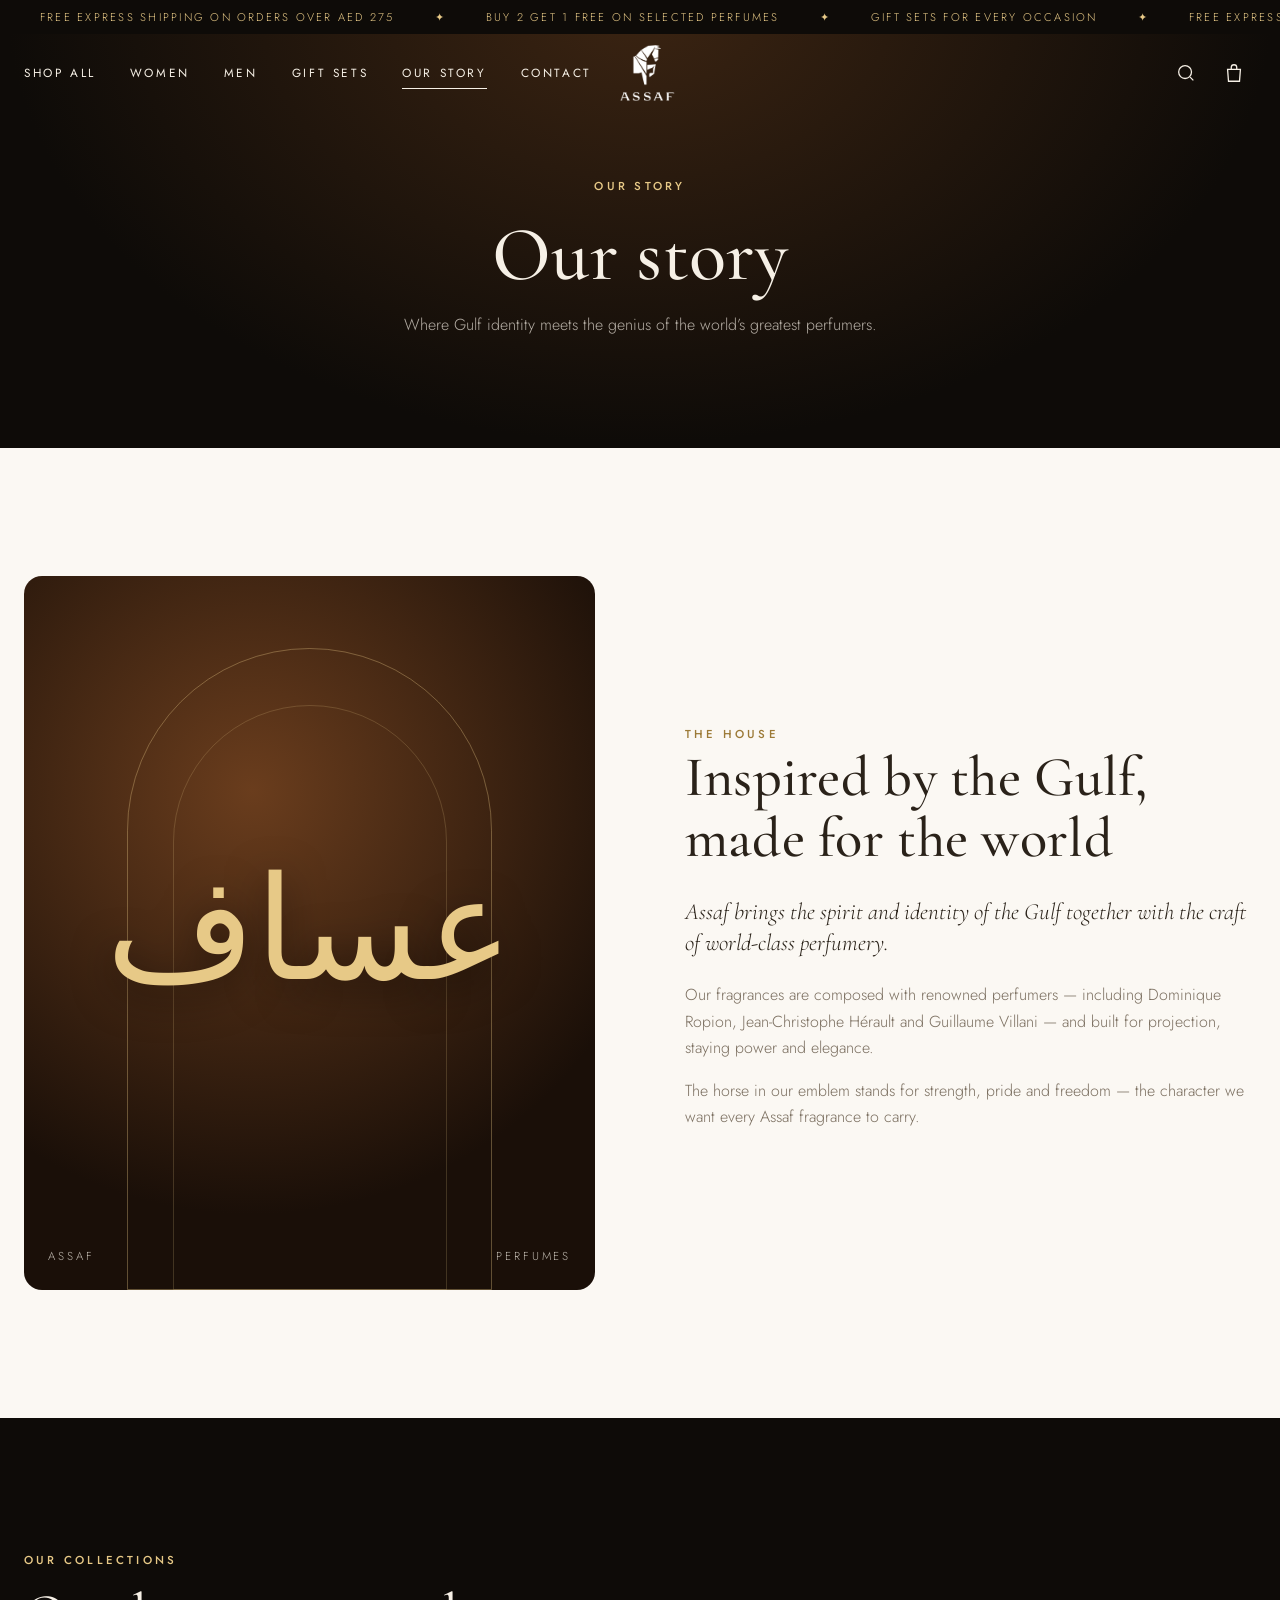
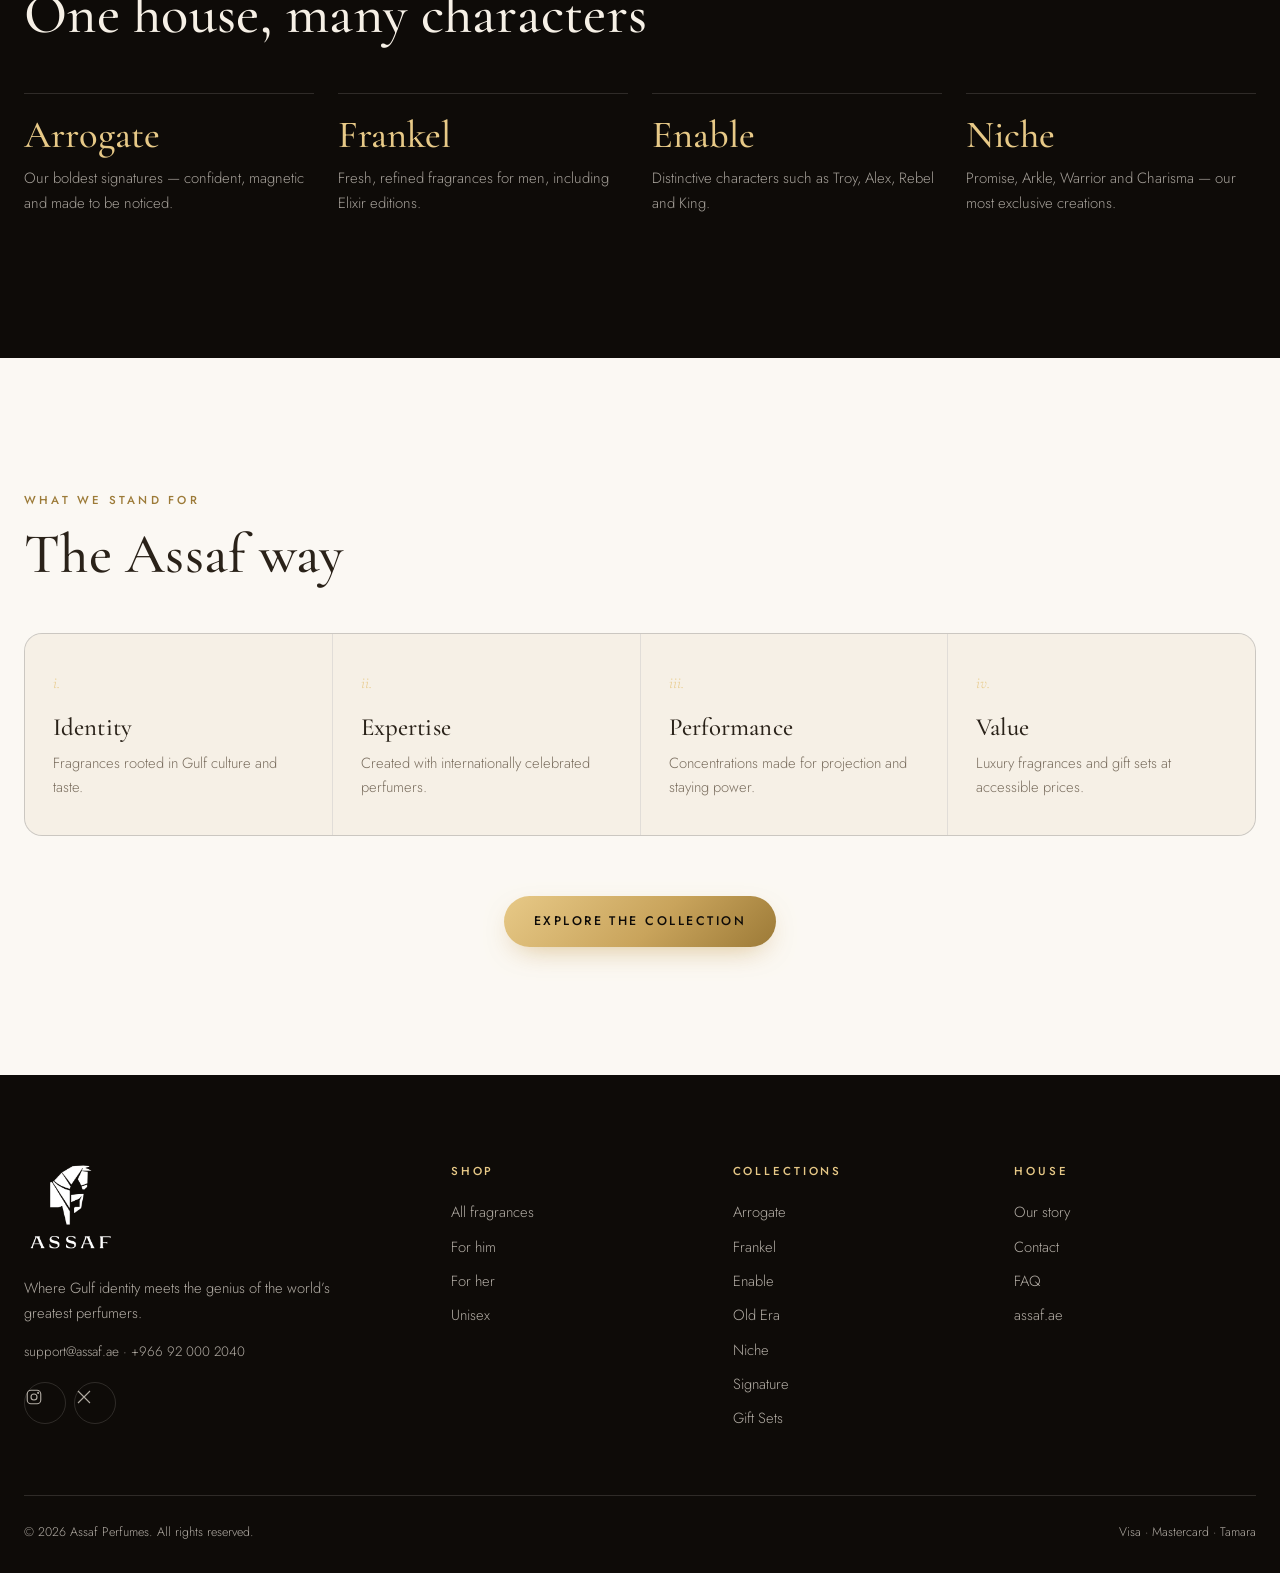
==== commit 967dd6f1: "Import real Assaf catalogue from assaf.ae Add tools/import_products.py, which pulls the Shopify cata" ====
--- a/about.html
+++ b/about.html
@@ -3,8 +3,8 @@
 <head>
   <meta charset="utf-8" />
   <meta name="viewport" content="width=device-width, initial-scale=1" />
-  <title>Our Story — Assaf Parfums</title>
-  <meta name="description" content="The story of Assaf Parfums: Arabian heritage meets modern perfumery." />
+  <title>Our Story — Assaf Perfumes</title>
+  <meta name="description" content="The story of Assaf Perfumes: Arabian heritage meets modern perfumery." />
   <meta name="theme-color" content="#0e0b08" />
   <link rel="icon" href="data:image/svg+xml,%3Csvg xmlns='http://www.w3.org/2000/svg' viewBox='0 0 64 64'%3E%3Crect width='64' height='64' rx='14' fill='%230e0b08'/%3E%3Ctext x='32' y='44' font-family='Georgia' font-size='34' fill='%23e7c987' text-anchor='middle'%3EA%3C/text%3E%3C/svg%3E" />
   <link rel="preconnect" href="https://fonts.googleapis.com" />
@@ -16,40 +16,40 @@
   <main>
     <section class="page-hero dark-hero" style="padding-bottom:110px">
       <span class="eyebrow light">Our story</span>
-      <h1>Heritage, distilled</h1>
-      <p>From the bakhoor of our grandparents’ majlis to a modern maison de parfum.</p>
+      <h1>Our story</h1>
+      <p>Where Gulf identity meets the genius of the world’s greatest perfumers.</p>
     </section>
     <section class="section">
       <div class="container split">
-        <div class="art-panel reveal"><div class="arch"></div><div class="arch a2"></div><span class="arabic" lang="ar">عساف</span><div class="caption"><span>Riyadh</span><span>Est. 2012</span></div></div>
+        <div class="art-panel reveal"><div class="arch"></div><div class="arch a2"></div><span class="arabic" lang="ar">عساف</span><div class="caption"><span>Assaf</span><span>Perfumes</span></div></div>
         <div>
           <span class="eyebrow reveal">The house</span>
-          <h2 class="reveal">A name that carries a memory</h2>
-          <p class="lead reveal">Assaf began with a single bottle of oud oil, blended at home for family celebrations.</p>
-          <p class="muted reveal">Friends asked for it. Then their friends. Today our perfumers combine the Arabian tradition of attar with the precision of French perfumery — sourcing rare raw materials directly from growers, ageing every batch, and finishing every bottle by hand.</p>
-          <p class="muted reveal">We believe a fragrance should be felt before it is noticed, and remembered long after it is gone.</p>
+          <h2 class="reveal">Inspired by the Gulf, made for the world</h2>
+          <p class="lead reveal">Assaf brings the spirit and identity of the Gulf together with the craft of world-class perfumery.</p>
+          <p class="muted reveal">Our fragrances are composed with renowned perfumers — including Dominique Ropion, Jean-Christophe Hérault and Guillaume Villani — and built for projection, staying power and elegance.</p>
+          <p class="muted reveal">The horse in our emblem stands for strength, pride and freedom — the character we want every Assaf fragrance to carry.</p>
         </div>
       </div>
     </section>
     <section class="section dark">
       <div class="container">
-        <div class="section-head"><div class="reveal"><span class="eyebrow">Milestones</span><h2>Our journey</h2></div></div>
+        <div class="section-head"><div class="reveal"><span class="eyebrow">Our collections</span><h2>One house, many characters</h2></div></div>
         <div class="timeline reveal">
-          <div><strong>2012</strong><p>The first oud oil is blended in a family kitchen in Riyadh.</p></div>
-          <div><strong>2016</strong><p>Our first boutique opens, with six signature eaux de parfum.</p></div>
-          <div><strong>2020</strong><p>Assaf launches online, delivering across the GCC.</p></div>
-          <div><strong>Today</strong><p>Twelve signatures, 50,000 clients and a new atelier in Jeddah.</p></div>
+          <div><strong>Arrogate</strong><p>Our boldest signatures — confident, magnetic and made to be noticed.</p></div>
+          <div><strong>Frankel</strong><p>Fresh, refined fragrances for men, including Elixir editions.</p></div>
+          <div><strong>Enable</strong><p>Distinctive characters such as Troy, Alex, Rebel and King.</p></div>
+          <div><strong>Niche</strong><p>Promise, Arkle, Warrior and Charisma — our most exclusive creations.</p></div>
         </div>
       </div>
     </section>
     <section class="section">
       <div class="container">
-        <div class="section-head"><div class="reveal"><span class="eyebrow">Our craft</span><h2>From raw material to bottle</h2></div></div>
+        <div class="section-head"><div class="reveal"><span class="eyebrow">What we stand for</span><h2>The Assaf way</h2></div></div>
         <div class="features reveal" style="--line-light:var(--line)">
-          <div class="feature" style="background:var(--cream)"><span class="num">i.</span><h3>Source</h3><p style="color:var(--muted)">Oud from Cambodia, rose from Taif, saffron from Khorasan.</p></div>
-          <div class="feature" style="background:var(--cream)"><span class="num">ii.</span><h3>Compose</h3><p style="color:var(--muted)">Each formula is refined over hundreds of trials.</p></div>
-          <div class="feature" style="background:var(--cream)"><span class="num">iii.</span><h3>Age</h3><p style="color:var(--muted)">Six weeks of maceration for depth and longevity.</p></div>
-          <div class="feature" style="background:var(--cream)"><span class="num">iv.</span><h3>Finish</h3><p style="color:var(--muted)">Filled, capped and boxed by hand in our atelier.</p></div>
+          <div class="feature" style="background:var(--cream)"><span class="num">i.</span><h3>Identity</h3><p style="color:var(--muted)">Fragrances rooted in Gulf culture and taste.</p></div>
+          <div class="feature" style="background:var(--cream)"><span class="num">ii.</span><h3>Expertise</h3><p style="color:var(--muted)">Created with internationally celebrated perfumers.</p></div>
+          <div class="feature" style="background:var(--cream)"><span class="num">iii.</span><h3>Performance</h3><p style="color:var(--muted)">Concentrations made for projection and staying power.</p></div>
+          <div class="feature" style="background:var(--cream)"><span class="num">iv.</span><h3>Value</h3><p style="color:var(--muted)">Luxury fragrances and gift sets at accessible prices.</p></div>
         </div>
         <div class="center" style="margin-top:60px"><a href="shop.html" class="btn btn-gold">Explore the collection</a></div>
       </div>
--- a/assets/css/style.css
+++ b/assets/css/style.css
@@ -549,3 +549,79 @@
   *, *::before, *::after { animation-duration: .01ms !important; animation-iteration-count: 1 !important; transition-duration: .01ms !important; scroll-behavior: auto !important; }
   .reveal { opacity: 1; transform: none; }
 }
+
+/* ==========================================================================
+   REAL PRODUCT PHOTOGRAPHY + BRAND LOGO
+   ========================================================================== */
+.bottle-img { display: block; height: 100%; width: auto; max-width: 100%; margin: 0 auto; object-fit: contain; mix-blend-mode: multiply; user-select: none; -webkit-user-drag: none; }
+.card-bottle { height: 88%; width: 88%; display: grid; place-items: center; }
+.card:hover .card-bottle { transform: translateY(-8px) scale(1.04); }
+.family-bottle { inset: 4% 8% 30%; }
+.line-thumb .bottle-img, .search-thumb .bottle-img { height: 100%; }
+.pdp-bottle { height: 92%; }
+.pdp-bottle .bottle-img { animation: float 6s ease-in-out infinite; }
+
+/* arch-shaped plate so white-background photos sit nicely on dark sections */
+.plate { position: relative; display: grid; place-items: center; height: 100%; aspect-ratio: 3 / 4; border-radius: 999px 999px 26px 26px; padding: 8% 6% 6%; isolation: isolate;
+  background: radial-gradient(ellipse at 50% 62%, #ffffff 0%, #f6efe4 55%, #e9dcc7 100%);
+  box-shadow: 0 50px 90px -40px rgba(0, 0, 0, .75), inset 0 0 0 1px rgba(201, 164, 92, .35); }
+.plate::after { content: ''; position: absolute; inset: 10px; border-radius: inherit; border: 1px solid rgba(201, 164, 92, .35); pointer-events: none; }
+.hero-bottle { height: 84%; }
+.hero-bottle > .plate { animation: float 6s ease-in-out infinite; }
+.show-bottle .plate { height: 100%; }
+
+.logo img { height: 56px; width: auto; transition: filter .4s; }
+.site-header.scrolled .logo img, .site-header.is-solid .logo img { filter: invert(1) brightness(.25); }
+.nav-open .site-header .logo img { filter: none; }
+.footer-grid .logo img { height: 84px; }
+.footer-brand a { transition: color .3s; }
+.footer-brand p a:hover { color: var(--cream); }
+.preloader img { width: 120px; animation: breathe-img 1.4s ease-in-out infinite alternate; }
+@keyframes breathe-img { from { opacity: .3; transform: scale(.96); } to { opacity: 1; transform: none; } }
+
+/* prices, sale and stock */
+.price .was, .pdp-price .was { color: var(--muted); font-size: .85em; margin-left: 4px; }
+.price .now { font-weight: 400; }
+.sizes-note { display: block; font-size: .72rem; color: var(--muted); letter-spacing: .06em; margin-top: 2px; }
+.save { display: inline-block; font-size: .7rem; letter-spacing: .14em; text-transform: uppercase; background: var(--ink); color: var(--gold-2); padding: 4px 10px; border-radius: 999px; vertical-align: middle; margin-left: 8px; }
+.soldout-tag { font-size: .66rem; letter-spacing: .16em; text-transform: uppercase; color: var(--muted); border: 1px solid var(--line); border-radius: 999px; padding: 6px 10px; white-space: nowrap; }
+.card.is-soldout .card-bottle { filter: grayscale(.7); opacity: .65; }
+.badge.muted-badge { background: #8a8178; color: #fff; }
+.sizes { flex-wrap: wrap; }
+.sizes button { min-width: 120px; }
+.sizes button.unavailable { opacity: .5; text-decoration: line-through; }
+.btn:disabled { opacity: .45; cursor: not-allowed; transform: none; box-shadow: none; }
+.pdp-desc { color: var(--muted); }
+[dir="rtl"] { text-align: right; font-family: 'Noto Naskh Arabic', var(--sans); }
+.families { grid-template-columns: repeat(auto-fit, minmax(170px, 1fr)); }
+.insta { text-align: center; }
+.insta h2 a { border-bottom: 1px solid currentColor; }
+.perfumers { display: flex; flex-wrap: wrap; gap: 10px; margin: 24px 0 0; padding: 0; list-style: none; }
+.perfumers li { border: 1px solid var(--line); border-radius: 999px; padding: 8px 16px; font-family: var(--serif); font-size: 1.1rem; }
+@media (max-width: 600px) {
+  .families .family:last-child { grid-column: auto; aspect-ratio: 3 / 4.4; }
+  .logo img { height: 44px; }
+  .sizes button { min-width: 0; flex: 1 1 40%; }
+}
+
+/* blend fixes: animated/transformed wrappers isolate their children, so blend the wrapper itself */
+.bottle-img { width: 100%; height: 100%; }
+.card-bottle, .pdp-bottle, .family-bottle { mix-blend-mode: multiply; }
+.card-media::after { z-index: 0; }
+.plate { overflow: hidden; }
+.show-stage { height: min(56vh, 520px); }
+.show-nav { z-index: 5; }
+.hero-tag { background: rgba(14, 11, 8, .62); z-index: 2; }
+.hero-tag.t1 { left: -2%; } .hero-tag.t2 { right: -2%; }
+.families { grid-template-columns: repeat(4, 1fr); }
+.family { aspect-ratio: auto; height: 400px; }
+.families .family:last-child:nth-child(4n + 3) { grid-column: span 2; }
+@media (max-width: 900px) { .families { grid-template-columns: repeat(2, 1fr); } .family { height: 320px; } .families .family:last-child:nth-child(odd) { grid-column: 1 / -1; } }
+@media (max-width: 600px) { .families .family:last-child { aspect-ratio: auto; } }
+.hero-bottle { display: block; height: 84%; aspect-ratio: 3 / 4; }
+.plate { display: block; height: 100%; aspect-ratio: 3 / 4; }
+.hero-bottle .plate { width: 100%; }
+.plate .bottle-img { width: 100%; height: 100%; object-fit: contain; }
+.hero-visual { grid-template-rows: 100%; grid-template-columns: 100%; }
+.hero-bottle { height: min(56vh, 540px); justify-self: center; align-self: center; }
+@media (max-width: 900px) { .hero-bottle { height: 34vh; } }
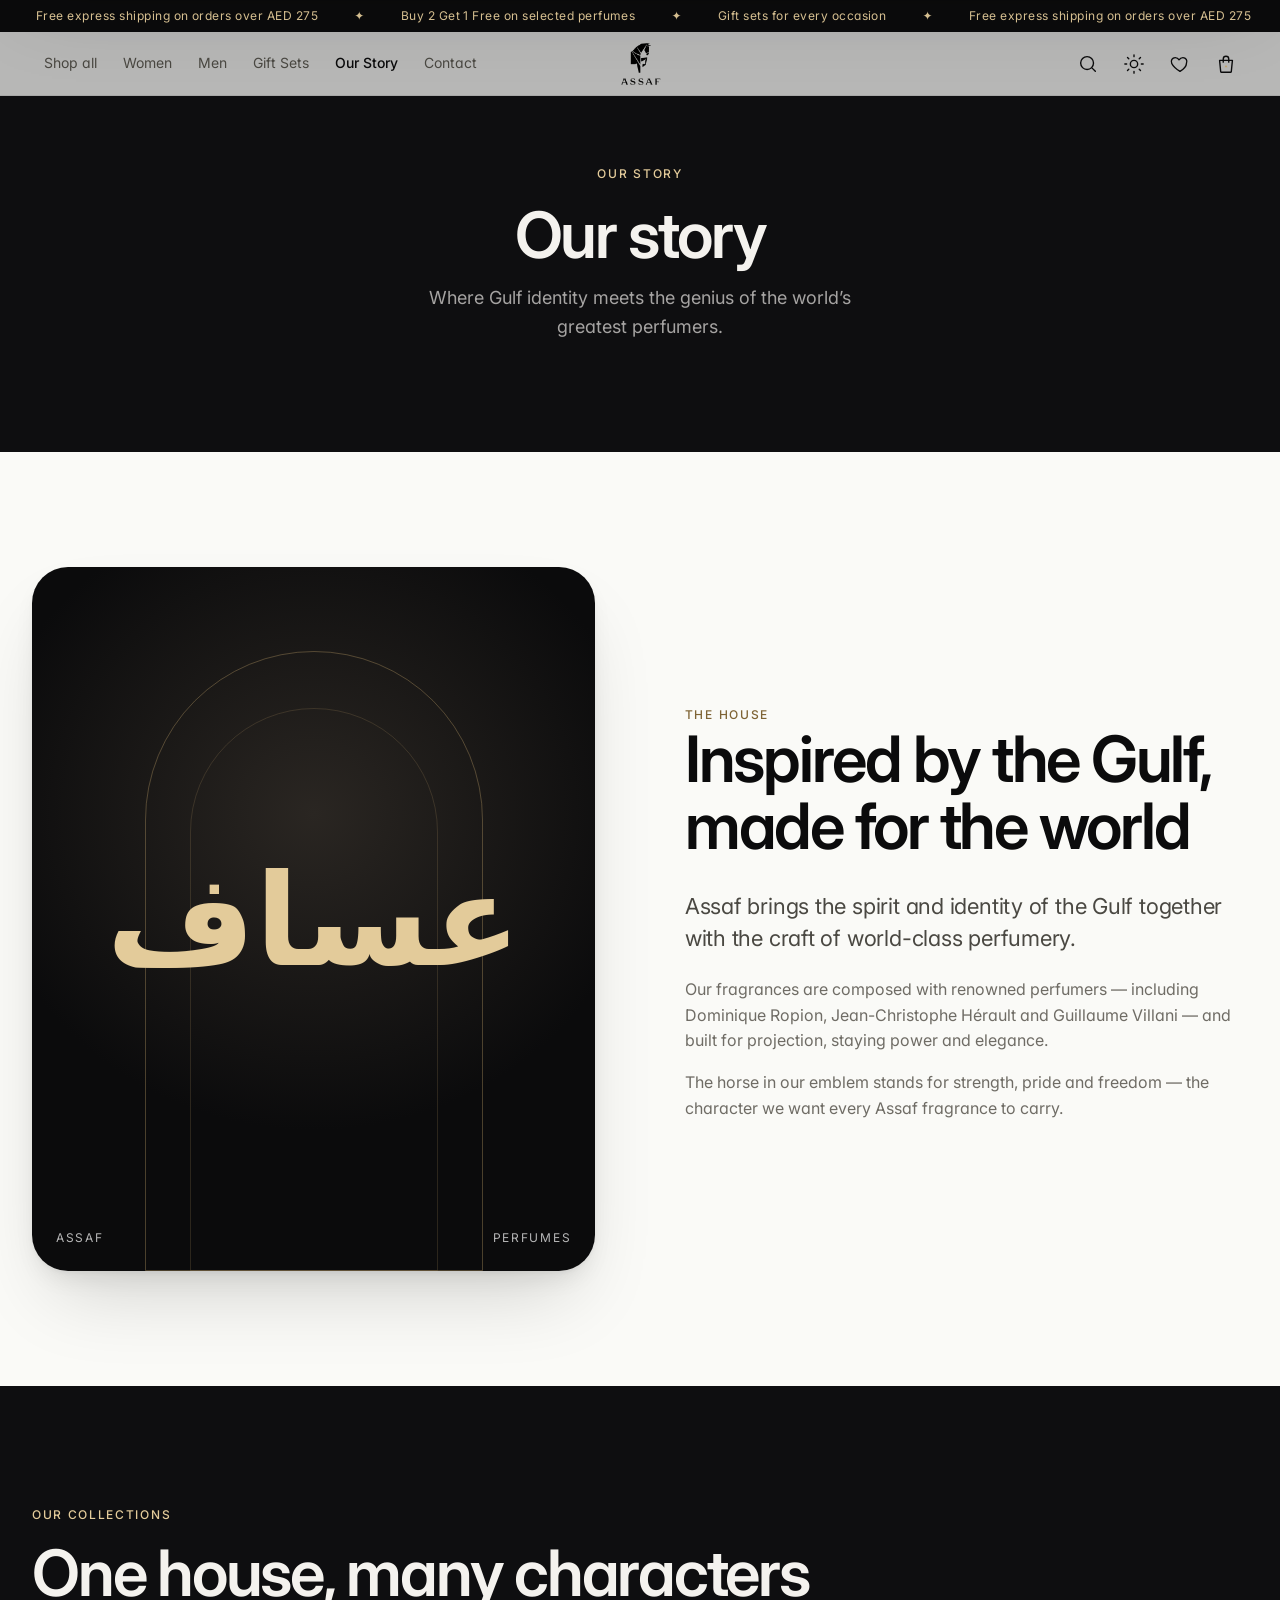
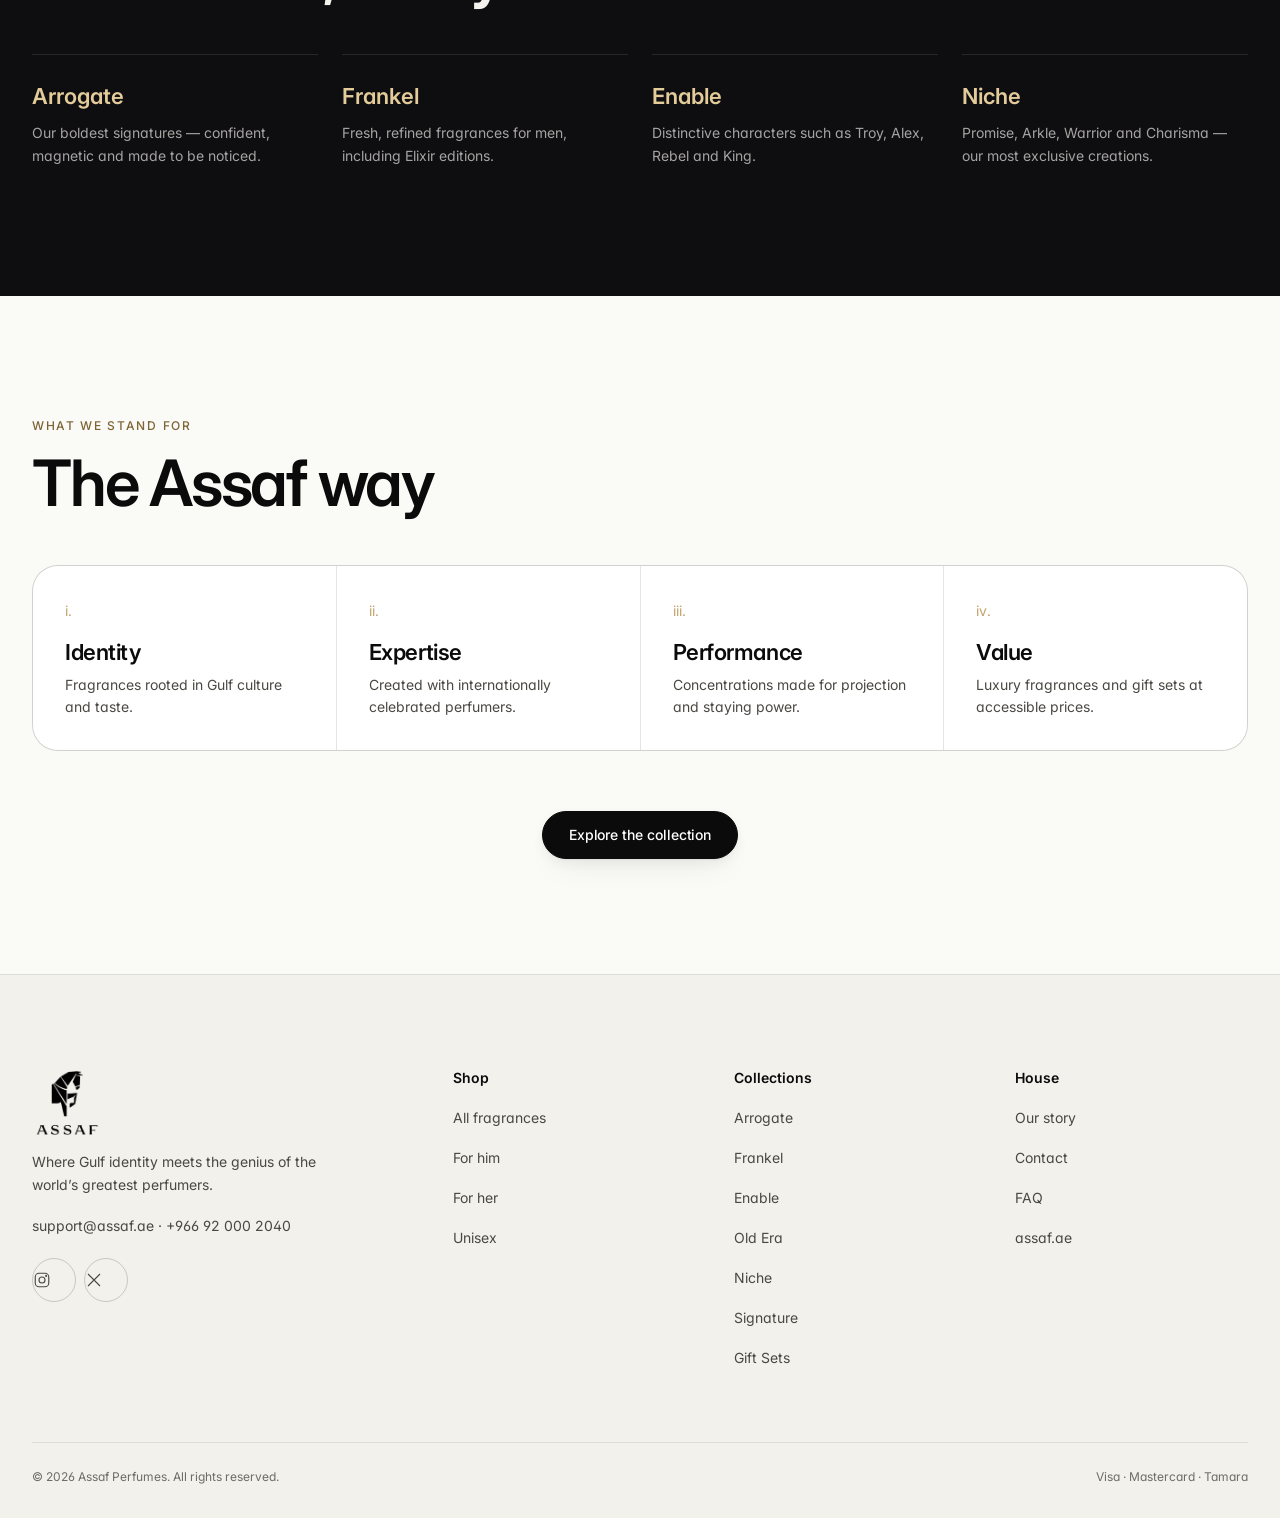
==== commit ee7589ca: "Redesign stage 1: design system, layout and photo product stage New token-based stylesheet (Inter, i" ====
--- a/about.html
+++ b/about.html
@@ -5,11 +5,13 @@
   <meta name="viewport" content="width=device-width, initial-scale=1" />
   <title>Our Story — Assaf Perfumes</title>
   <meta name="description" content="The story of Assaf Perfumes: Arabian heritage meets modern perfumery." />
-  <meta name="theme-color" content="#0e0b08" />
+  <meta name="theme-color" content="#FAFAF7" media="(prefers-color-scheme: light)" />
+  <meta name="theme-color" content="#0B0B0C" media="(prefers-color-scheme: dark)" />
   <link rel="icon" href="data:image/svg+xml,%3Csvg xmlns='http://www.w3.org/2000/svg' viewBox='0 0 64 64'%3E%3Crect width='64' height='64' rx='14' fill='%230e0b08'/%3E%3Ctext x='32' y='44' font-family='Georgia' font-size='34' fill='%23e7c987' text-anchor='middle'%3EA%3C/text%3E%3C/svg%3E" />
   <link rel="preconnect" href="https://fonts.googleapis.com" />
   <link rel="preconnect" href="https://fonts.gstatic.com" crossorigin />
-  <link href="https://fonts.googleapis.com/css2?family=Cormorant+Garamond:ital,wght@0,400;0,500;0,600;1,400;1,500&family=Jost:wght@300;400;500;600&display=swap" rel="stylesheet" />
+  <link href="https://fonts.googleapis.com/css2?family=Inter:wght@400;500;600&display=swap" rel="stylesheet" />
+  <script>try{var t=localStorage.getItem("assaf_theme");if(t)document.documentElement.setAttribute("data-theme",JSON.parse(t))}catch(e){}</script>
   <link rel="stylesheet" href="assets/css/style.css" />
 </head>
 <body data-page="about">
@@ -45,11 +47,11 @@
     <section class="section">
       <div class="container">
         <div class="section-head"><div class="reveal"><span class="eyebrow">What we stand for</span><h2>The Assaf way</h2></div></div>
-        <div class="features reveal" style="--line-light:var(--line)">
-          <div class="feature" style="background:var(--cream)"><span class="num">i.</span><h3>Identity</h3><p style="color:var(--muted)">Fragrances rooted in Gulf culture and taste.</p></div>
-          <div class="feature" style="background:var(--cream)"><span class="num">ii.</span><h3>Expertise</h3><p style="color:var(--muted)">Created with internationally celebrated perfumers.</p></div>
-          <div class="feature" style="background:var(--cream)"><span class="num">iii.</span><h3>Performance</h3><p style="color:var(--muted)">Concentrations made for projection and staying power.</p></div>
-          <div class="feature" style="background:var(--cream)"><span class="num">iv.</span><h3>Value</h3><p style="color:var(--muted)">Luxury fragrances and gift sets at accessible prices.</p></div>
+        <div class="features light-features reveal">
+          <div class="feature"><span class="num">i.</span><h3>Identity</h3><p>Fragrances rooted in Gulf culture and taste.</p></div>
+          <div class="feature"><span class="num">ii.</span><h3>Expertise</h3><p>Created with internationally celebrated perfumers.</p></div>
+          <div class="feature"><span class="num">iii.</span><h3>Performance</h3><p>Concentrations made for projection and staying power.</p></div>
+          <div class="feature"><span class="num">iv.</span><h3>Value</h3><p>Luxury fragrances and gift sets at accessible prices.</p></div>
         </div>
         <div class="center" style="margin-top:60px"><a href="shop.html" class="btn btn-gold">Explore the collection</a></div>
       </div>
@@ -59,5 +61,6 @@
   <script src="assets/js/data.js"></script>
   <script src="assets/js/bottle.js"></script>
   <script src="assets/js/main.js"></script>
+  <script src="assets/js/unbox.js"></script>
 </body>
 </html>
--- a/assets/css/style.css
+++ b/assets/css/style.css
@@ -1,627 +1,779 @@
 /* ==========================================================================
-   ASSAF PARFUMS — stylesheet
+   ASSAF — design system
+   1. Tokens (light / dark)      5. Product stage            9. Cart drawer & lines
+   2. Base & type                6. Home sections           10. Overlays (unbox, quick view)
+   3. Buttons & controls         7. Shop / product pages    11. Flying box & page transitions
+   4. Header / footer / nav      8. Cart / checkout / forms 12. Responsive & reduced motion
    ========================================================================== */
+
+/* ---------- 1. Tokens */
 :root {
-  --ink: #16120d;
-  --ink-2: #221b14;
-  --night: #0e0b08;
-  --cream: #f6f0e6;
-  --sand: #ece2d1;
-  --paper: #fbf8f3;
-  --gold: #c9a45c;
-  --gold-2: #e7c987;
-  --gold-3: #9c7a37;
-  --text: #2a2219;
-  --muted: #7b6f60;
-  --line: rgba(42, 34, 25, .12);
-  --line-light: rgba(246, 240, 230, .14);
-  --serif: 'Cormorant Garamond', 'Times New Roman', serif;
-  --sans: 'Jost', 'Helvetica Neue', Arial, sans-serif;
-  --radius: 18px;
-  --ease: cubic-bezier(.2, .7, .1, 1);
-  --header-h: 112px;
-}
-
+  color-scheme: light;
+  /* brand */
+  --ink: #0B0B0C;
+  --ivory: #FAFAF7;
+  --gold: #C2A36B;
+  --gold-hi: #E3CB9A;
+  --gold-lo: #8A6D3B;
+
+  /* semantic (light) */
+  --bg: #FAFAF7;
+  --bg-2: #F2F1EC;
+  --surface: #FFFFFF;
+  --surface-2: #F5F4EF;
+  --text: #0B0B0C;
+  --text-2: #4A4842;
+  --muted: #6F6C65;
+  --line: rgba(11, 11, 12, .09);
+  --line-2: rgba(11, 11, 12, .18);
+  --accent: #0B0B0C;          /* primary action */
+  --on-accent: #FFFFFF;
+  --gold-text: #7E6334;       /* gold that passes 4.5:1 on --bg */
+  --glass: rgba(250, 250, 247, .72);
+  --glass-strong: rgba(250, 250, 247, .9);
+  --scrim: rgba(11, 11, 12, .42);
+  --danger: #A3392B;
+  --logo-filter: invert(1);   /* logo file is white */
+
+  /* studio stage: always a lit, light sweep so white-background photos sit naturally */
+  --stage-top: #FFFFFF;
+  --stage-mid: #F1EEE8;
+  --stage-floor: #E4DFD5;
+  --stage-shadow: rgba(40, 30, 15, .28);
+
+  /* inverted panels (dark feature sections) */
+  --panel: #0E0E10;
+  --panel-text: #F4F2EE;
+  --panel-muted: rgba(244, 242, 238, .66);
+  --panel-line: rgba(255, 255, 255, .1);
+
+  /* type */
+  --font: 'Inter', ui-sans-serif, system-ui, -apple-system, 'Segoe UI', Roboto, 'Helvetica Neue', Arial, sans-serif;
+  --fs-xs: .75rem; --fs-sm: .875rem; --fs-md: 1rem; --fs-lg: 1.125rem; --fs-xl: 1.375rem;
+  --fs-2xl: clamp(1.75rem, 1.2rem + 2vw, 2.5rem);
+  --fs-3xl: clamp(2.25rem, 1.4rem + 3.6vw, 4rem);
+  --fs-4xl: clamp(2.6rem, 1.4rem + 5.2vw, 5.5rem);
+
+  /* spacing (4px base) */
+  --s-1: 4px; --s-2: 8px; --s-3: 12px; --s-4: 16px; --s-5: 24px; --s-6: 32px; --s-7: 48px; --s-8: 64px; --s-9: 96px; --s-10: 144px;
+
+  /* radius */
+  --r-xs: 8px; --r-sm: 12px; --r-md: 18px; --r-lg: 26px; --r-xl: 36px; --r-pill: 999px;
+
+  /* layered shadows */
+  --sh-1: 0 1px 2px rgba(11, 11, 12, .04), 0 1px 1px rgba(11, 11, 12, .03);
+  --sh-2: 0 1px 2px rgba(11, 11, 12, .04), 0 4px 12px rgba(11, 11, 12, .05), 0 16px 32px -12px rgba(11, 11, 12, .08);
+  --sh-3: 0 2px 4px rgba(11, 11, 12, .04), 0 12px 24px -6px rgba(11, 11, 12, .08), 0 40px 80px -24px rgba(11, 11, 12, .18);
+  --sh-gold: 0 10px 30px -12px rgba(194, 163, 107, .55);
+
+  /* motion */
+  --ease: cubic-bezier(.16, 1, .3, 1);
+  --ease-in-out: cubic-bezier(.65, 0, .35, 1);
+  --ease-spring: cubic-bezier(.34, 1.56, .64, 1);
+  --dur-1: .18s; --dur-2: .35s; --dur-3: .6s; --dur-4: .9s;
+
+  --header-h: 96px;     /* announce (32) + bar (64) */
+  --bar-h: 64px;
+  --container: 1240px;
+}
+
+/* dark token set: follows the OS unless the visitor picked a theme */
+@media (prefers-color-scheme: dark) {
+  :root:not([data-theme="light"]) {
+    color-scheme: dark;
+    --bg: #0B0B0C; --bg-2: #111113; --surface: #151517; --surface-2: #1C1C1F;
+    --text: #F4F2EE; --text-2: #C4C0B8; --muted: #9A968E;
+    --line: rgba(255, 255, 255, .08); --line-2: rgba(255, 255, 255, .18);
+    --accent: #F4F2EE; --on-accent: #0B0B0C; --gold-text: #D9BF8C;
+    --glass: rgba(14, 14, 16, .66); --glass-strong: rgba(18, 18, 20, .9); --scrim: rgba(0, 0, 0, .6);
+    --stage-top: #EEEBE5; --stage-mid: #D9D4CA; --stage-floor: #C3BCB0; --stage-shadow: rgba(0, 0, 0, .45);
+    --panel: #151517; --panel-line: rgba(255, 255, 255, .08);
+    --sh-1: 0 1px 2px rgba(0, 0, 0, .5);
+    --sh-2: 0 1px 2px rgba(0, 0, 0, .4), 0 8px 24px rgba(0, 0, 0, .35);
+    --sh-3: 0 2px 4px rgba(0, 0, 0, .4), 0 30px 80px -20px rgba(0, 0, 0, .7);
+    --danger: #E07A6A; --logo-filter: none;
+  }
+}
+:root[data-theme="dark"] {
+  color-scheme: dark;
+  --bg: #0B0B0C; --bg-2: #111113; --surface: #151517; --surface-2: #1C1C1F;
+  --text: #F4F2EE; --text-2: #C4C0B8; --muted: #9A968E;
+  --line: rgba(255, 255, 255, .08); --line-2: rgba(255, 255, 255, .18);
+  --accent: #F4F2EE; --on-accent: #0B0B0C; --gold-text: #D9BF8C;
+  --glass: rgba(14, 14, 16, .66); --glass-strong: rgba(18, 18, 20, .9); --scrim: rgba(0, 0, 0, .6);
+  --stage-top: #EEEBE5; --stage-mid: #D9D4CA; --stage-floor: #C3BCB0; --stage-shadow: rgba(0, 0, 0, .45);
+  --panel: #151517; --panel-line: rgba(255, 255, 255, .08);
+  --sh-1: 0 1px 2px rgba(0, 0, 0, .5);
+  --sh-2: 0 1px 2px rgba(0, 0, 0, .4), 0 8px 24px rgba(0, 0, 0, .35);
+  --sh-3: 0 2px 4px rgba(0, 0, 0, .4), 0 30px 80px -20px rgba(0, 0, 0, .7);
+  --danger: #E07A6A; --logo-filter: none;
+}
+
+/* ---------- 2. Base & type */
 *, *::before, *::after { box-sizing: border-box; }
-html { scroll-behavior: smooth; -webkit-text-size-adjust: 100%; }
+html { -webkit-text-size-adjust: 100%; scroll-behavior: smooth; }
 body {
-  margin: 0; font-family: var(--sans); font-weight: 300; font-size: 16px; line-height: 1.65;
-  color: var(--text); background: var(--paper); overflow-x: hidden;
-  -webkit-font-smoothing: antialiased;
-}
-img, svg { display: block; max-width: 100%; }
+  margin: 0; background: var(--bg); color: var(--text);
+  font-family: var(--font); font-size: var(--fs-md); line-height: 1.6; font-weight: 400;
+  font-feature-settings: 'ss01', 'cv11'; -webkit-font-smoothing: antialiased; -moz-osx-font-smoothing: grayscale;
+  overflow-x: hidden;
+}
+img, svg, canvas { display: block; max-width: 100%; }
 a { color: inherit; text-decoration: none; }
-button { font: inherit; color: inherit; cursor: pointer; background: none; border: 0; padding: 0; }
+button { font: inherit; color: inherit; background: none; border: 0; padding: 0; cursor: pointer; }
 input, select, textarea { font: inherit; color: inherit; }
-h1, h2, h3, h4 { font-family: var(--serif); font-weight: 500; line-height: 1.08; margin: 0 0 .5em; letter-spacing: .005em; }
-h1 { font-size: clamp(2.6rem, 6vw, 5.2rem); }
-h2 { font-size: clamp(2.1rem, 4.4vw, 3.6rem); }
-h3 { font-size: 1.55rem; }
-p { margin: 0 0 1em; }
 [hidden] { display: none !important; }
-::selection { background: var(--gold); color: var(--night); }
+::selection { background: var(--gold); color: var(--ink); }
 :focus-visible { outline: 2px solid var(--gold); outline-offset: 3px; }
 
-.container { width: min(1280px, 100% - 48px); margin-inline: auto; }
+h1, h2, h3, h4 { margin: 0 0 .5em; font-weight: 600; line-height: 1.04; letter-spacing: -.035em; text-wrap: balance; }
+h1 { font-size: var(--fs-4xl); }
+h2 { font-size: var(--fs-3xl); }
+h3 { font-size: var(--fs-xl); letter-spacing: -.02em; line-height: 1.2; }
+h4 { font-size: var(--fs-sm); letter-spacing: 0; }
+p { margin: 0 0 1em; text-wrap: pretty; }
+em { font-style: normal; color: var(--gold-text); }
+
+.container { width: min(var(--container), 100% - 2 * var(--s-6)); margin-inline: auto; }
 .muted { color: var(--muted); }
-.small { font-size: .85rem; }
-.lead { font-family: var(--serif); font-size: 1.45rem; font-style: italic; line-height: 1.35; }
-.eyebrow { display: inline-block; font-size: .72rem; letter-spacing: .28em; text-transform: uppercase; color: var(--gold-3); font-weight: 500; }
-.dark .eyebrow, .eyebrow.light { color: var(--gold-2); }
-.section { padding: clamp(72px, 10vw, 140px) 0; }
-.section-head { display: flex; align-items: end; justify-content: space-between; gap: 24px; margin-bottom: 48px; flex-wrap: wrap; }
+.small { font-size: var(--fs-sm); }
+.lead { font-size: var(--fs-xl); line-height: 1.45; color: var(--text-2); letter-spacing: -.01em; }
+.eyebrow { display: inline-block; font-size: var(--fs-xs); font-weight: 500; letter-spacing: .14em; text-transform: uppercase; color: var(--gold-text); }
+.eyebrow.light, .dark .eyebrow { color: var(--gold-hi); }
+.center { text-align: center; }
+.section { padding: clamp(var(--s-8), 9vw, var(--s-10)) 0; }
+.section-head { display: flex; align-items: end; justify-content: space-between; gap: var(--s-5); margin-bottom: var(--s-7); flex-wrap: wrap; }
 .section-head h2 { margin: .2em 0 0; }
-.section-head p { max-width: 460px; margin: 0; color: var(--muted); }
-.center { text-align: center; }
-.dark { background: var(--night); color: var(--cream); }
-.dark .muted { color: rgba(246, 240, 230, .6); }
-
-/* ---------- buttons */
+.section-head p { max-width: 440px; margin: 0; color: var(--muted); }
+.dark { background: var(--panel); color: var(--panel-text); }
+.dark .muted, .dark p { color: var(--panel-muted); }
+.sr-only { position: absolute !important; width: 1px; height: 1px; padding: 0; margin: -1px; overflow: hidden; clip: rect(0 0 0 0); white-space: nowrap; border: 0; }
+.skip-link { position: fixed; left: 12px; top: -60px; z-index: 300; background: var(--accent); color: var(--on-accent); padding: 12px 18px; border-radius: var(--r-pill); transition: top var(--dur-2) var(--ease); }
+.skip-link:focus { top: 12px; }
+
+/* ---------- 3. Buttons & controls */
 .btn {
-  display: inline-flex; align-items: center; justify-content: center; gap: 10px;
-  padding: 15px 30px; border-radius: 999px; font-size: .78rem; letter-spacing: .2em; text-transform: uppercase; font-weight: 500;
-  transition: transform .4s var(--ease), background .3s, color .3s, box-shadow .3s, border-color .3s; white-space: nowrap;
-}
-.btn svg { width: 18px; height: 18px; fill: none; stroke: currentColor; stroke-width: 1.5; transition: transform .3s; }
-.btn:hover svg { transform: translateX(4px); }
-.btn-gold { background: linear-gradient(135deg, var(--gold-2), var(--gold) 55%, var(--gold-3)); color: var(--night); box-shadow: 0 10px 30px -12px rgba(201, 164, 92, .8); }
-.btn-gold:hover { transform: translateY(-2px); box-shadow: 0 16px 36px -12px rgba(201, 164, 92, .9); }
-.btn-ghost { border: 1px solid var(--line); color: var(--text); }
-.btn-ghost:hover { border-color: var(--text); background: var(--text); color: var(--paper); }
-.btn-ghost-light { border: 1px solid rgba(255, 255, 255, .35); color: #fff; }
-.btn-ghost-light:hover { background: #fff; color: var(--night); }
+  --_bg: transparent; --_fg: var(--text); --_bd: var(--line-2);
+  position: relative; display: inline-flex; align-items: center; justify-content: center; gap: 10px;
+  min-height: 48px; padding: 0 26px; border-radius: var(--r-pill); border: 1px solid var(--_bd);
+  background: var(--_bg); color: var(--_fg); font-size: var(--fs-sm); font-weight: 500; letter-spacing: -.005em; white-space: nowrap;
+  transition: transform var(--dur-2) var(--ease), background-color var(--dur-2), color var(--dur-2), border-color var(--dur-2), box-shadow var(--dur-2);
+}
+.btn svg { width: 18px; height: 18px; fill: none; stroke: currentColor; stroke-width: 1.6; transition: transform var(--dur-2) var(--ease); }
+.btn:hover svg { transform: translateX(3px); }
+.btn:active { transform: scale(.97); }
+/* .btn-gold is kept as the class name for the primary action (solid ink / ivory) */
+.btn-gold { --_bg: var(--accent); --_fg: var(--on-accent); --_bd: var(--accent); box-shadow: var(--sh-2); }
+.btn-gold:hover { transform: translateY(-1px); box-shadow: var(--sh-3); }
+.btn-accent { --_fg: var(--ink); --_bd: transparent; background: linear-gradient(135deg, var(--gold-hi), var(--gold) 55%, var(--gold-lo)); box-shadow: var(--sh-gold); }
+.btn-ghost:hover { --_bd: var(--text); }
+.btn-ghost-light { --_fg: #fff; --_bd: rgba(255, 255, 255, .3); }
+.btn-ghost-light:hover { --_bg: #fff; --_fg: var(--ink); }
 .btn-block { width: 100%; }
-.btn.is-disabled { opacity: .4; pointer-events: none; }
-.link-btn { font-size: .75rem; text-decoration: underline; color: var(--muted); }
-.link { display: inline-flex; align-items: center; gap: 8px; font-size: .75rem; letter-spacing: .2em; text-transform: uppercase; }
-.link svg { width: 16px; fill: none; stroke: currentColor; stroke-width: 1.5; transition: transform .3s; }
-
-.icon-btn { width: 44px; height: 44px; display: grid; place-items: center; border-radius: 50%; position: relative; transition: background .3s; }
-.icon-btn:hover { background: rgba(127, 127, 127, .14); }
-.icon-btn svg { width: 22px; height: 22px; fill: none; stroke: currentColor; stroke-width: 1.4; }
-
-/* ---------- preloader */
-.preloader { position: fixed; inset: 0; z-index: 200; background: var(--night); display: grid; place-items: center; transition: opacity .8s var(--ease), visibility .8s; }
-.preloader span { font-family: var(--serif); color: var(--gold-2); font-size: clamp(2.5rem, 8vw, 5rem); letter-spacing: .4em; padding-left: .4em; animation: breathe 1.6s ease-in-out infinite alternate; }
+.btn.is-disabled, .btn:disabled { opacity: .4; pointer-events: none; box-shadow: none; }
+.link-btn { font-size: var(--fs-xs); color: var(--muted); text-decoration: underline; text-underline-offset: 3px; min-height: 32px; }
+.link-btn:hover { color: var(--text); }
+.link { display: inline-flex; align-items: center; gap: 8px; font-size: var(--fs-sm); font-weight: 500; }
+.link svg { width: 16px; fill: none; stroke: currentColor; stroke-width: 1.6; transition: transform var(--dur-2) var(--ease); }
+.icon-btn { position: relative; width: 44px; height: 44px; display: grid; place-items: center; border-radius: 50%; transition: background-color var(--dur-1), transform var(--dur-2) var(--ease); }
+.icon-btn:hover { background: var(--line); }
+.icon-btn svg { width: 22px; height: 22px; fill: none; stroke: currentColor; stroke-width: 1.5; stroke-linecap: round; stroke-linejoin: round; }
+.round-btn { width: 48px; height: 48px; border-radius: 50%; border: 1px solid var(--line-2); display: grid; place-items: center; transition: background-color var(--dur-2), color var(--dur-2), opacity var(--dur-2); }
+.round-btn:hover:not(:disabled) { background: var(--accent); color: var(--on-accent); border-color: var(--accent); }
+.round-btn:disabled { opacity: .3; cursor: default; }
+.round-btn svg { width: 20px; fill: none; stroke: currentColor; stroke-width: 1.6; }
+.round-btn[data-prev] svg { transform: rotate(180deg); }
+.chips { display: flex; gap: 6px; flex-wrap: wrap; }
+.chips button { min-height: 44px; padding: 0 16px; border-radius: var(--r-pill); border: 1px solid var(--line); font-size: var(--fs-sm); color: var(--text-2); transition: background-color var(--dur-1), color var(--dur-1), border-color var(--dur-1); }
+.chips button:hover { border-color: var(--line-2); color: var(--text); }
+.chips button.active { background: var(--accent); color: var(--on-accent); border-color: var(--accent); }
+.input-pill { min-height: 44px; border: 1px solid var(--line); border-radius: var(--r-pill); padding: 0 18px; background: var(--surface); outline: none; font-size: var(--fs-sm); }
+.input-pill:focus { border-color: var(--line-2); box-shadow: 0 0 0 4px var(--line); }
+.qty { display: inline-flex; align-items: center; border: 1px solid var(--line); border-radius: var(--r-pill); margin-top: 8px; background: var(--surface); }
+.qty button { width: 44px; height: 44px; font-size: 1rem; border-radius: 50%; }
+.qty button:hover { background: var(--line); }
+.qty span { min-width: 22px; text-align: center; font-size: var(--fs-sm); font-variant-numeric: tabular-nums; }
+.qty-lg { margin: 0; }
+.qty-lg button { width: 48px; height: 52px; }
+
+/* ---------- 4. Preloader, header, nav, footer, toast */
+.preloader { position: fixed; inset: 0; z-index: 400; background: var(--bg); display: grid; place-items: center; transition: opacity var(--dur-3) var(--ease), visibility var(--dur-3); }
+.preloader img { width: 88px; filter: var(--logo-filter); animation: breathe 1.4s ease-in-out infinite alternate; }
 .preloader.done { opacity: 0; visibility: hidden; }
-@keyframes breathe { from { opacity: .35; letter-spacing: .3em; } to { opacity: 1; letter-spacing: .45em; } }
-
-/* ---------- header */
-.site-header { position: fixed; top: 0; left: 0; right: 0; z-index: 50; color: var(--cream); transition: background .4s, color .4s, box-shadow .4s, transform .4s; }
-.site-header.scrolled, .site-header.is-solid { background: rgba(251, 248, 243, .92); color: var(--text); backdrop-filter: blur(14px); -webkit-backdrop-filter: blur(14px); box-shadow: 0 1px 0 var(--line); }
-.announce { background: var(--night); color: var(--gold-2); font-size: .7rem; letter-spacing: .2em; text-transform: uppercase; overflow: hidden; height: 34px; display: flex; align-items: center; }
-.announce-track { display: flex; gap: 40px; white-space: nowrap; animation: ticker 40s linear infinite; padding-left: 40px; }
+@keyframes breathe { from { opacity: .35; transform: scale(.97); } to { opacity: 1; transform: none; } }
+
+.site-header { position: fixed; inset: 0 0 auto; z-index: 60; color: var(--text); view-transition-name: site-header; }
+.announce { height: 32px; overflow: hidden; display: flex; align-items: center; background: var(--ink); color: var(--gold-hi); font-size: var(--fs-xs); letter-spacing: .04em; transition: height var(--dur-2) var(--ease); }
+.announce-track { display: flex; gap: 36px; white-space: nowrap; width: max-content; padding-left: 36px; animation: ticker 48s linear infinite; }
 @keyframes ticker { to { transform: translateX(-50%); } }
-.header-bar { display: grid; grid-template-columns: 1fr auto 1fr; align-items: center; height: 78px; }
-.main-nav { display: flex; gap: 34px; font-size: .74rem; letter-spacing: .22em; text-transform: uppercase; font-weight: 400; }
-.main-nav a { position: relative; padding: 6px 0; }
-.main-nav a::after { content: ''; position: absolute; left: 0; right: 0; bottom: 0; height: 1px; background: currentColor; transform: scaleX(0); transform-origin: right; transition: transform .4s var(--ease); }
-.main-nav a:hover::after, .main-nav a[aria-current]::after { transform: scaleX(1); transform-origin: left; }
-.logo { font-family: var(--serif); font-size: 2rem; letter-spacing: .38em; font-weight: 500; text-align: center; line-height: 1; padding-left: .38em; }
-.logo small { display: block; font-family: var(--sans); font-size: .55rem; letter-spacing: .6em; margin-top: 6px; opacity: .7; }
-.header-actions { display: flex; justify-content: flex-end; gap: 4px; }
-.cart-count { position: absolute; top: 4px; right: 2px; min-width: 18px; height: 18px; border-radius: 9px; background: var(--gold); color: var(--night); font-size: .66rem; font-weight: 600; display: grid; place-items: center; padding: 0 4px; transition: transform .3s; }
+.header-bar {
+  display: grid; grid-template-columns: 1fr auto 1fr; align-items: center; height: var(--bar-h);
+  width: 100%; padding-inline: max(var(--s-6), (100% - var(--container)) / 2);
+  background: var(--glass); backdrop-filter: saturate(1.6) blur(20px); -webkit-backdrop-filter: saturate(1.6) blur(20px);
+  border-bottom: 1px solid var(--line); transition: height var(--dur-2) var(--ease), box-shadow var(--dur-2);
+}
+.site-header.scrolled .announce { height: 0; }
+.site-header.scrolled .header-bar { height: 52px; box-shadow: var(--sh-1); }
+.site-header.scrolled .logo img { height: 32px; }
+.main-nav { display: flex; gap: 2px; font-size: var(--fs-sm); }
+.main-nav a { position: relative; padding: 0 12px; min-height: 44px; display: inline-flex; align-items: center; border-radius: var(--r-pill); color: var(--text-2); transition: color var(--dur-1), background-color var(--dur-1); }
+.main-nav a:hover { color: var(--text); background: var(--line); }
+.main-nav a[aria-current] { color: var(--text); font-weight: 500; }
+.logo { display: inline-flex; justify-content: center; align-items: center; min-height: 44px; }
+.logo img { height: 42px; width: auto; filter: var(--logo-filter); transition: height var(--dur-2) var(--ease); }
+.header-actions { display: flex; justify-content: flex-end; gap: 2px; }
+.cart-count { position: absolute; top: 3px; right: 1px; min-width: 18px; height: 18px; padding: 0 5px; border-radius: 9px; background: var(--gold); color: var(--ink); font-size: 11px; font-weight: 600; display: grid; place-items: center; font-variant-numeric: tabular-nums; transition: transform var(--dur-2) var(--ease-spring); }
 .cart-count.is-empty { transform: scale(0); }
-.cart-btn.bump { animation: bump .6s var(--ease); }
-@keyframes bump { 30% { transform: scale(1.25) rotate(-8deg); } 60% { transform: scale(.95); } }
+.cart-count.pop { animation: pop .5s var(--ease-spring); }
+@keyframes pop { 40% { transform: scale(1.5); } }
+.cart-btn.bump, .cart-btn.squash { animation: squash .6s var(--ease-spring); }
+@keyframes squash { 0% { transform: none; } 30% { transform: scale(1.2, .8) translateY(3px); } 60% { transform: scale(.94, 1.08) translateY(-2px); } 100% { transform: none; } }
+.theme-btn .moon { display: none; }
+:root[data-theme="dark"] .theme-btn .sun { display: none; }
+:root[data-theme="dark"] .theme-btn .moon { display: block; }
 .burger { display: none; }
-.burger span { position: absolute; width: 20px; height: 1.5px; background: currentColor; left: 12px; transition: transform .4s var(--ease); }
+.burger span { position: absolute; left: 12px; width: 20px; height: 1.5px; background: currentColor; border-radius: 2px; transition: transform var(--dur-2) var(--ease); }
 .burger span:first-child { top: 18px; } .burger span:last-child { top: 25px; }
 .nav-open .burger span:first-child { transform: translateY(3.5px) rotate(45deg); }
 .nav-open .burger span:last-child { transform: translateY(-3.5px) rotate(-45deg); }
-
-.mobile-nav { position: fixed; inset: 0; z-index: 45; background: var(--night); color: var(--cream); display: flex; flex-direction: column; justify-content: center; padding: 120px 32px 40px; clip-path: circle(0 at 32px 70px); transition: clip-path .7s var(--ease); }
-.nav-open .mobile-nav { clip-path: circle(150% at 32px 70px); }
-.nav-open .site-header { color: var(--cream); background: transparent; box-shadow: none; }
-.mobile-nav nav { display: flex; flex-direction: column; gap: 10px; }
-.mobile-nav a { font-family: var(--serif); font-size: 2.6rem; opacity: 0; transform: translateY(20px); transition: opacity .5s, transform .5s var(--ease); }
-.nav-open .mobile-nav a { opacity: 1; transform: none; }
-.nav-open .mobile-nav a:nth-child(2) { transition-delay: .06s; } .nav-open .mobile-nav a:nth-child(3) { transition-delay: .12s; }
-.nav-open .mobile-nav a:nth-child(4) { transition-delay: .18s; } .nav-open .mobile-nav a:nth-child(5) { transition-delay: .24s; }
-.mobile-nav-foot { margin-top: auto; color: var(--gold-2); font-size: .72rem; letter-spacing: .2em; text-transform: uppercase; }
-
-/* ---------- drawer, search, scrim */
-.scrim { position: fixed; inset: 0; background: rgba(14, 11, 8, .55); z-index: 60; opacity: 0; visibility: hidden; transition: .4s; backdrop-filter: blur(3px); }
+.mobile-nav { position: fixed; inset: 0; z-index: 55; background: var(--glass-strong); backdrop-filter: blur(24px); -webkit-backdrop-filter: blur(24px); display: flex; flex-direction: column; padding: calc(var(--header-h) + var(--s-5)) var(--s-5) var(--s-6); opacity: 0; visibility: hidden; transition: opacity var(--dur-2), visibility var(--dur-2); }
+.nav-open .mobile-nav { opacity: 1; visibility: visible; }
+.mobile-nav nav { display: flex; flex-direction: column; }
+.mobile-nav a { font-size: 1.75rem; font-weight: 600; letter-spacing: -.03em; padding: 12px 0; border-bottom: 1px solid var(--line); transform: translateY(12px); opacity: 0; transition: transform var(--dur-3) var(--ease), opacity var(--dur-3); }
+.nav-open .mobile-nav a { transform: none; opacity: 1; }
+.nav-open .mobile-nav a:nth-child(2) { transition-delay: 40ms; } .nav-open .mobile-nav a:nth-child(3) { transition-delay: 80ms; }
+.nav-open .mobile-nav a:nth-child(4) { transition-delay: 120ms; } .nav-open .mobile-nav a:nth-child(5) { transition-delay: 160ms; } .nav-open .mobile-nav a:nth-child(6) { transition-delay: 200ms; }
+.mobile-nav-foot { margin-top: auto; color: var(--muted); font-size: var(--fs-sm); }
+.mobile-tools { display: flex; gap: var(--s-2); margin-top: var(--s-5); }
+.mobile-tools .btn { flex: 1; }
+
+.scrim { position: fixed; inset: 0; z-index: 70; background: var(--scrim); opacity: 0; visibility: hidden; transition: opacity var(--dur-2), visibility var(--dur-2); }
 .cart-open .scrim, .search-open .scrim { opacity: 1; visibility: visible; }
-.cart-open, .search-open, .nav-open { overflow: hidden; }
-.drawer { position: fixed; top: 0; right: 0; bottom: 0; width: min(440px, 100%); background: var(--paper); z-index: 70; display: flex; flex-direction: column; transform: translateX(100%); transition: transform .55s var(--ease); }
-.cart-open .drawer { transform: none; }
-.drawer-head { display: flex; justify-content: space-between; align-items: center; padding: 22px 24px; border-bottom: 1px solid var(--line); }
-.drawer-head h3 { margin: 0; font-size: 1.7rem; }
-.drawer-head h3 span { font-family: var(--sans); font-size: .8rem; color: var(--muted); vertical-align: middle; }
-.ship-meter { padding: 16px 24px; background: var(--cream); font-size: .85rem; }
-.ship-meter p { margin: 0 0 8px; }
-.meter { height: 3px; background: var(--sand); border-radius: 3px; overflow: hidden; }
-.meter span { display: block; height: 100%; background: linear-gradient(90deg, var(--gold-2), var(--gold-3)); transition: width .6s var(--ease); }
-.drawer-body { flex: 1; overflow-y: auto; padding: 8px 24px; }
-.drawer-foot { padding: 20px 24px 24px; border-top: 1px solid var(--line); display: grid; gap: 10px; }
-.drawer-foot .row { display: flex; justify-content: space-between; font-size: 1.05rem; }
-.drawer-foot p { margin: 0; }
-.empty { text-align: center; padding: 60px 0; display: grid; gap: 16px; justify-items: center; }
-
-.line { display: grid; grid-template-columns: 76px 1fr auto; gap: 16px; padding: 18px 0; border-bottom: 1px solid var(--line); align-items: center; }
-.line-thumb { aspect-ratio: 1; border-radius: 12px; background: radial-gradient(circle at 50% 60%, color-mix(in srgb, var(--tint) 45%, #fff), var(--cream)); display: grid; place-items: center; padding: 8px; position: relative; }
-.line-thumb svg { height: 100%; }
-.line-thumb.sm { width: 60px; }
-.line-thumb b { position: absolute; top: -6px; right: -6px; background: var(--ink); color: #fff; font-size: .7rem; width: 20px; height: 20px; border-radius: 50%; display: grid; place-items: center; font-weight: 500; }
-.line-info { display: grid; gap: 2px; justify-items: start; }
-.line-info strong { font-family: var(--serif); font-size: 1.25rem; font-weight: 500; }
-.line-price { text-align: right; display: grid; gap: 6px; justify-items: end; font-weight: 400; }
-.qty { display: inline-flex; align-items: center; border: 1px solid var(--line); border-radius: 999px; margin-top: 8px; }
-.qty button { width: 32px; height: 32px; font-size: 1rem; }
-.qty span { min-width: 22px; text-align: center; font-size: .9rem; }
-.qty-lg { margin: 0; }
-.qty-lg button { width: 46px; height: 52px; }
-
-.search-overlay { position: fixed; top: 0; left: 0; right: 0; z-index: 70; background: var(--paper); padding: 28px 0 40px; transform: translateY(-105%); transition: transform .55s var(--ease); max-height: 90vh; overflow-y: auto; }
+.cart-open, .search-open, .nav-open, .overlay-open { overflow: hidden; }
+
+.toast { position: fixed; left: 50%; bottom: max(24px, env(safe-area-inset-bottom)); z-index: 320; padding: 12px 20px; border-radius: var(--r-pill); background: var(--glass-strong); color: var(--text); border: 1px solid var(--line); box-shadow: var(--sh-3); backdrop-filter: blur(16px); -webkit-backdrop-filter: blur(16px); font-size: var(--fs-sm); transform: translate(-50%, 160%); transition: transform var(--dur-3) var(--ease); max-width: calc(100% - 32px); text-align: center; }
+.toast.show { transform: translate(-50%, 0); }
+
+.site-footer { background: var(--bg-2); color: var(--text-2); padding: var(--s-9) 0 var(--s-6); font-size: var(--fs-sm); border-top: 1px solid var(--line); }
+.footer-grid { display: grid; grid-template-columns: 1.6fr 1fr 1fr 1fr; gap: var(--s-7); padding-bottom: var(--s-8); border-bottom: 1px solid var(--line); }
+.footer-grid .logo { justify-content: flex-start; margin-bottom: var(--s-4); }
+.footer-grid .logo img { height: 64px; }
+.footer-brand p { max-width: 320px; }
+.footer-grid h4 { color: var(--text); margin-bottom: var(--s-3); font-weight: 600; }
+.footer-grid div > a:not(.logo) { display: flex; align-items: center; min-height: 40px; transition: color var(--dur-1); }
+.footer-grid div > a:not(.logo):hover, .footer-brand p a:hover { color: var(--text); }
+.footer-brand p a { display: inline-flex; min-height: 32px; align-items: center; }
+.socials { display: flex; gap: 8px; margin-top: var(--s-4); }
+.socials a { width: 44px; height: 44px; border-radius: 50%; border: 1px solid var(--line-2); display: grid; place-items: center; transition: background-color var(--dur-2), color var(--dur-2); }
+.socials a:hover { background: var(--accent); color: var(--on-accent); }
+.socials svg { width: 18px; fill: none; stroke: currentColor; stroke-width: 1.5; }
+.footer-bottom { display: flex; justify-content: space-between; gap: var(--s-4); padding-top: var(--s-5); color: var(--muted); font-size: var(--fs-xs); flex-wrap: wrap; }
+
+/* search */
+.search-overlay { position: fixed; inset: 0 0 auto; z-index: 80; background: var(--glass-strong); backdrop-filter: blur(24px); -webkit-backdrop-filter: blur(24px); border-bottom: 1px solid var(--line); padding: var(--s-5) 0 var(--s-7); transform: translateY(-104%); transition: transform var(--dur-3) var(--ease); max-height: 88vh; overflow-y: auto; box-shadow: var(--sh-3); }
 .search-open .search-overlay { transform: none; }
-.search-head { display: flex; gap: 12px; align-items: center; border-bottom: 1px solid var(--text); padding-bottom: 10px; }
-.search-head input { flex: 1; border: 0; background: none; font-family: var(--serif); font-size: clamp(1.6rem, 4vw, 2.6rem); outline: none; min-width: 0; }
-.search-results { display: grid; grid-template-columns: repeat(auto-fill, minmax(240px, 1fr)); gap: 12px; margin-top: 24px; }
-.search-item { display: flex; gap: 14px; align-items: center; padding: 10px; border-radius: 14px; transition: background .3s; }
-.search-item:hover { background: var(--cream); }
-.search-item strong { display: block; font-family: var(--serif); font-size: 1.2rem; font-weight: 500; }
-.search-item span { font-size: .8rem; color: var(--muted); }
-.search-thumb { width: 64px; height: 64px; flex: none; border-radius: 12px; background: radial-gradient(circle, color-mix(in srgb, var(--tint) 50%, #fff), var(--cream)); padding: 6px; display: grid; place-items: center; }
-.search-thumb svg { height: 100%; }
-
-.toast { position: fixed; left: 50%; bottom: 28px; z-index: 90; background: var(--ink); color: var(--cream); padding: 14px 24px; border-radius: 999px; font-size: .85rem; letter-spacing: .04em; transform: translate(-50%, 140%); transition: transform .5s var(--ease); box-shadow: 0 20px 40px -20px rgba(0, 0, 0, .6); max-width: calc(100% - 32px); text-align: center; }
-.toast.show { transform: translate(-50%, 0); }
-
-/* ---------- reveal */
-.reveal { opacity: 0; transform: translateY(40px); transition: opacity 1s var(--ease), transform 1s var(--ease); transition-delay: var(--d, 0ms); }
+.search-head { display: flex; gap: var(--s-3); align-items: center; border-bottom: 1px solid var(--line-2); padding-bottom: var(--s-3); }
+.search-head input { flex: 1; min-width: 0; border: 0; background: none; outline: none; font-size: var(--fs-2xl); font-weight: 600; letter-spacing: -.03em; }
+.search-results { display: grid; grid-template-columns: repeat(auto-fill, minmax(260px, 1fr)); gap: var(--s-2); margin-top: var(--s-5); }
+.search-item { display: flex; gap: var(--s-3); align-items: center; padding: var(--s-2); border-radius: var(--r-md); transition: background-color var(--dur-1); }
+.search-item:hover, .search-item:focus-visible { background: var(--line); }
+.search-item strong { display: block; font-weight: 500; }
+.search-item span { font-size: var(--fs-sm); color: var(--muted); }
+.search-item mark { background: none; color: var(--gold-text); font-weight: 600; }
+.search-thumb { position: relative; width: 64px; height: 64px; flex: none; border-radius: var(--r-sm); overflow: hidden; }
+.search-thumb .stage { position: absolute; inset: 0; }
+
+/* ---------- 5. Product stage (photo on a studio sweep) */
+.stage {
+  --rx: 0deg; --ry: 0deg; --mx: 50%; --my: 40%;
+  position: relative; display: grid; place-items: center; isolation: isolate; overflow: hidden;
+  background:
+    radial-gradient(120% 80% at var(--mx) 0%, var(--stage-top) 0%, transparent 60%),
+    linear-gradient(180deg, var(--stage-top) 0%, var(--stage-mid) 62%, var(--stage-floor) 100%);
+  perspective: 900px;
+}
+.stage::before { /* light falloff tinted with the product colour */
+  content: ''; position: absolute; inset: 0; z-index: -1;
+  background: radial-gradient(55% 45% at 50% 58%, color-mix(in srgb, var(--tint, #ddd) 38%, transparent), transparent 72%);
+}
+.stage::after { /* soft horizon where the sweep meets the floor */
+  content: ''; position: absolute; left: 0; right: 0; top: 74%; height: 30%; z-index: -1; pointer-events: none;
+  background: linear-gradient(180deg, transparent, rgba(0, 0, 0, .035));
+}
+.stage-shadow { position: absolute; left: 50%; top: 86%; width: 46%; height: 7%; transform: translate(-50%, -50%); border-radius: 50%; background: radial-gradient(closest-side, var(--stage-shadow), transparent); filter: blur(2px); transition: transform var(--dur-3) var(--ease); }
+.stage-product { position: relative; width: 82%; height: 82%; transform: rotateX(var(--rx)) rotateY(var(--ry)); transform-style: preserve-3d; transition: transform var(--dur-3) var(--ease); }
+.stage-product img, .stage-product svg { width: 100%; height: 100%; object-fit: contain; user-select: none; -webkit-user-drag: none; }
+.stage-product { mix-blend-mode: multiply; }  /* blend the photo's white backdrop into the sweep (on the transformed element itself) */
+.stage-glare { position: absolute; inset: 0; pointer-events: none; background: radial-gradient(40% 30% at var(--mx) var(--my), rgba(255, 255, 255, .55), transparent 70%); opacity: 0; transition: opacity var(--dur-2); mix-blend-mode: soft-light; }
+.stage[data-tilt]:hover .stage-glare { opacity: 1; }
+.stage[data-tilt]:hover .stage-shadow { transform: translate(-50%, -50%) scale(1.06); }
+.stage .img-skel { position: absolute; inset: 20% 34%; border-radius: var(--r-md); z-index: 1; }
+.bottle-img { opacity: 0; transition: opacity var(--dur-3) var(--ease); }
+.bottle-img.is-loaded { opacity: 1; }
+.is-loaded + .img-skel { display: none; }
+
+/* skeleton shimmer */
+.skel { background: linear-gradient(100deg, var(--line) 30%, color-mix(in srgb, var(--line) 25%, transparent) 50%, var(--line) 70%); background-size: 300% 100%; animation: shimmer 1.4s linear infinite; border-radius: var(--r-sm); }
+.stage .skel { background-color: rgba(0, 0, 0, .04); }
+@keyframes shimmer { to { background-position: -150% 0; } }
+
+/* ---------- product card */
+.card { position: relative; display: flex; flex-direction: column; gap: var(--s-3); }
+.card-media { position: relative; display: block; aspect-ratio: 4 / 5; border-radius: var(--r-lg); overflow: hidden; box-shadow: var(--sh-1); transition: box-shadow var(--dur-3) var(--ease), transform var(--dur-3) var(--ease); }
+.card-media .stage { position: absolute; inset: 0; }
+.card:hover .card-media { box-shadow: var(--sh-3); transform: translateY(-4px); }
+.card-media.is-source { opacity: 0; }
+.badge { position: absolute; z-index: 3; top: 14px; left: 14px; font-size: 11px; font-weight: 500; letter-spacing: .02em; padding: 5px 10px; border-radius: var(--r-pill); background: rgba(255, 255, 255, .86); color: var(--ink); backdrop-filter: blur(10px); -webkit-backdrop-filter: blur(10px); border: 1px solid rgba(11, 11, 12, .08); }
+.badge.static { position: static; display: inline-block; margin-bottom: var(--s-4); background: var(--surface); color: var(--text); border-color: var(--line); }
+.badge.muted-badge { color: #5d5a54; }
+.card-actions { position: absolute; z-index: 3; top: 10px; right: 10px; display: flex; flex-direction: column; gap: 6px; }
+.card-actions .icon-btn { background: rgba(255, 255, 255, .86); color: var(--ink); backdrop-filter: blur(10px); -webkit-backdrop-filter: blur(10px); border: 1px solid rgba(11, 11, 12, .08); box-shadow: var(--sh-1); }
+.card-actions .icon-btn svg { width: 19px; height: 19px; }
+.card-actions .qv-btn { opacity: 0; transform: translateY(-4px); transition: opacity var(--dur-2), transform var(--dur-2) var(--ease); }
+.card:hover .qv-btn, .card:focus-within .qv-btn { opacity: 1; transform: none; }
+.card-view { position: absolute; z-index: 3; left: 50%; bottom: 14px; transform: translate(-50%, 8px); opacity: 0; display: inline-flex; align-items: center; gap: 6px; padding: 8px 14px; border-radius: var(--r-pill); background: rgba(255, 255, 255, .9); color: var(--ink); font-size: var(--fs-xs); font-weight: 500; white-space: nowrap; backdrop-filter: blur(10px); -webkit-backdrop-filter: blur(10px); transition: opacity var(--dur-2), transform var(--dur-2) var(--ease); pointer-events: none; }
+.card-view svg { width: 14px; fill: none; stroke: currentColor; stroke-width: 1.6; }
+.card:hover .card-view { opacity: 1; transform: translate(-50%, 0); }
+.card-body { display: flex; justify-content: space-between; align-items: flex-start; gap: var(--s-3); padding: 0 2px; }
+.card-body h3 { font-size: var(--fs-lg); font-weight: 500; margin: 2px 0; letter-spacing: -.015em; }
+.card-body h3 a { display: inline-block; }
+.card-body .eyebrow { font-size: 11px; letter-spacing: .1em; }
+.price { font-size: var(--fs-sm); font-variant-numeric: tabular-nums; }
+.price .now { font-weight: 500; }
+.price .was, .pdp-price .was { color: var(--muted); font-size: .88em; margin-left: 4px; }
+.sizes-note { display: block; font-size: var(--fs-xs); color: var(--muted); margin-top: 2px; }
+.add-btn { width: 44px; height: 44px; flex: none; border-radius: 50%; border: 1px solid var(--line-2); font-size: 1.3rem; font-weight: 300; line-height: 1; transition: background-color var(--dur-2), color var(--dur-2), border-color var(--dur-2), transform var(--dur-2) var(--ease); }
+.add-btn:hover { background: var(--accent); color: var(--on-accent); border-color: var(--accent); transform: rotate(90deg); }
+.soldout-tag { font-size: var(--fs-xs); color: var(--muted); border: 1px solid var(--line); border-radius: var(--r-pill); padding: 6px 10px; white-space: nowrap; }
+.card.is-soldout .stage-product { filter: grayscale(.7); opacity: .6; }
+.card-marquee { width: clamp(236px, 23vw, 300px); flex: none; }
+
+/* wishlist heart */
+.heart svg { transition: transform var(--dur-2) var(--ease-spring), fill var(--dur-2), stroke var(--dur-2); }
+.heart[aria-pressed="true"] svg { fill: #D2453B; stroke: #D2453B; }
+.heart.burst svg { animation: heartbeat .55s var(--ease-spring); }
+.heart.burst::after { content: ''; position: absolute; inset: 6px; border-radius: 50%; border: 2px solid #D2453B; animation: ring .55s var(--ease) forwards; pointer-events: none; }
+@keyframes heartbeat { 30% { transform: scale(1.35); } 60% { transform: scale(.92); } }
+@keyframes ring { from { transform: scale(.6); opacity: 1; } to { transform: scale(1.7); opacity: 0; } }
+.wish-count { position: absolute; top: 3px; right: 1px; min-width: 16px; height: 16px; padding: 0 4px; border-radius: 8px; background: #D2453B; color: #fff; font-size: 10px; font-weight: 600; display: grid; place-items: center; }
+.wish-count.is-empty { display: none; }
+
+/* ---------- reveal on scroll */
+.reveal { opacity: 0; transform: translateY(24px) scale(.985); transition: opacity var(--dur-4) var(--ease), transform var(--dur-4) var(--ease); transition-delay: var(--d, 0ms); }
 .reveal.in { opacity: 1; transform: none; }
 
-/* ==========================================================================
-   HOME
-   ========================================================================== */
-.hero {
-  position: relative; min-height: 100svh; display: grid; align-items: center; overflow: hidden;
-  background: radial-gradient(ellipse at 70% 55%, #4a2a14 0%, #1c120b 45%, var(--night) 80%); color: var(--cream);
-  padding: calc(var(--header-h) + 20px) 0 60px;
-}
-.hero::before { content: ''; position: absolute; inset: 0; background: url("data:image/svg+xml,%3Csvg xmlns='http://www.w3.org/2000/svg' width='160' height='160'%3E%3Cfilter id='n'%3E%3CfeTurbulence baseFrequency='.8' numOctaves='3'/%3E%3C/filter%3E%3Crect width='100%25' height='100%25' filter='url(%23n)' opacity='.06'/%3E%3C/svg%3E"); pointer-events: none; }
-.hero-grid { display: grid; grid-template-columns: 1.1fr 1fr; gap: 40px; align-items: center; position: relative; }
-.hero h1 { font-weight: 400; margin: .25em 0 .35em; }
-.hero h1 em { font-style: italic; color: var(--gold-2); }
-.hero p { max-width: 480px; color: rgba(246, 240, 230, .75); font-size: 1.05rem; }
-.hero-cta { display: flex; gap: 14px; flex-wrap: wrap; margin-top: 34px; }
-.hero-visual { position: relative; height: min(68vh, 640px); display: grid; place-items: center; perspective: 1000px; }
-.hero-ring { position: absolute; width: 82%; aspect-ratio: 1; border-radius: 50%; border: 1px solid rgba(231, 201, 135, .25); animation: spin 40s linear infinite; }
-.hero-ring::before { content: ''; position: absolute; top: -5px; left: 50%; width: 10px; height: 10px; border-radius: 50%; background: var(--gold-2); box-shadow: 0 0 20px var(--gold-2); }
-.hero-ring.r2 { width: 62%; animation-duration: 28s; animation-direction: reverse; border-style: dashed; border-color: rgba(231, 201, 135, .15); }
-.hero-glow { position: absolute; width: 55%; aspect-ratio: 1; border-radius: 50%; background: radial-gradient(circle, rgba(231, 160, 80, .45), transparent 65%); filter: blur(20px); animation: pulse 5s ease-in-out infinite alternate; }
-@keyframes spin { to { transform: rotate(360deg); } }
-@keyframes pulse { to { transform: scale(1.15); opacity: .7; } }
-.hero-bottle { position: relative; height: 82%; transition: transform .6s var(--ease); transform-style: preserve-3d; }
-.hero-bottle > div { height: 100%; animation: float 6s ease-in-out infinite; }
-.hero-bottle svg { height: 100%; width: auto; filter: drop-shadow(0 40px 60px rgba(0, 0, 0, .55)); }
-@keyframes float { 50% { transform: translateY(-18px); } }
-.hero-tag { position: absolute; background: rgba(255, 255, 255, .06); backdrop-filter: blur(10px); -webkit-backdrop-filter: blur(10px); border: 1px solid rgba(255, 255, 255, .12); border-radius: 14px; padding: 12px 16px; font-size: .78rem; line-height: 1.4; animation: float 7s ease-in-out infinite; }
-.hero-tag strong { display: block; font-family: var(--serif); font-size: 1.15rem; font-weight: 500; color: var(--gold-2); }
-.hero-tag.t1 { top: 16%; left: 2%; } .hero-tag.t2 { bottom: 18%; right: 0; animation-delay: -3s; }
-.scroll-cue { position: absolute; left: 50%; bottom: 24px; transform: translateX(-50%); font-size: .65rem; letter-spacing: .3em; text-transform: uppercase; color: rgba(246, 240, 230, .6); display: grid; justify-items: center; gap: 10px; }
-.scroll-cue i { width: 1px; height: 46px; background: linear-gradient(var(--gold-2), transparent); animation: cue 2s ease-in-out infinite; transform-origin: top; }
+/* ---------- 6. Home */
+.hero { position: relative; min-height: 100svh; display: grid; align-items: center; overflow: hidden; padding: calc(var(--header-h) + var(--s-6)) 0 var(--s-8); background: radial-gradient(80% 70% at 75% 45%, var(--bg-2), var(--bg) 70%); }
+.hero-grid { display: grid; grid-template-columns: 1.05fr 1fr; gap: var(--s-7); align-items: center; }
+.hero h1 { margin: .2em 0 .3em; }
+.hero p { max-width: 480px; font-size: var(--fs-lg); color: var(--text-2); }
+.hero-cta { display: flex; gap: var(--s-3); flex-wrap: wrap; margin-top: var(--s-6); }
+.hero-visual { position: relative; height: min(72vh, 680px); display: grid; place-items: center; }
+.hero-stage { position: relative; display: block; width: min(100%, 500px); aspect-ratio: 4 / 5; border-radius: var(--r-xl); overflow: hidden; box-shadow: var(--sh-3); transform: translateY(var(--py, 0px)); }
+.hero-stage .stage { position: absolute; inset: 0; }
+.hero-stage .stage-product { animation: float 7s ease-in-out infinite; }
+@keyframes float { 50% { translate: 0 -12px; } }
+.hero-tag { position: absolute; z-index: 2; padding: 12px 16px; border-radius: var(--r-md); background: var(--glass-strong); border: 1px solid var(--line); box-shadow: var(--sh-2); backdrop-filter: blur(16px); -webkit-backdrop-filter: blur(16px); font-size: var(--fs-sm); color: var(--text-2); line-height: 1.4; }
+.hero-tag strong { display: block; color: var(--text); font-weight: 600; }
+.hero-tag.t1 { top: 12%; left: -2%; } .hero-tag.t2 { bottom: 14%; right: -2%; }
+.scroll-cue { position: absolute; left: 50%; bottom: 20px; transform: translateX(-50%); display: grid; justify-items: center; gap: 8px; font-size: var(--fs-xs); color: var(--muted); }
+.scroll-cue i { width: 1px; height: 40px; background: linear-gradient(var(--text), transparent); transform-origin: top; animation: cue 2.2s var(--ease) infinite; }
 @keyframes cue { 0% { transform: scaleY(0); } 50% { transform: scaleY(1); } 100% { transform: scaleY(1); opacity: 0; } }
 
-/* text marquee */
-.word-band { background: var(--gold); color: var(--night); overflow: hidden; padding: 18px 0; }
-.word-band div { display: flex; gap: 48px; white-space: nowrap; animation: ticker 30s linear infinite; font-family: var(--serif); font-size: clamp(1.4rem, 3vw, 2.2rem); font-style: italic; width: max-content; }
-
-/* moving product marquee */
-.moving { background: var(--paper); padding-bottom: 40px; }
-.marquee-vp { overflow: hidden; cursor: grab; touch-action: pan-y; padding: 10px 0 30px; user-select: none; -webkit-user-select: none; }
+.word-band { border-block: 1px solid var(--line); overflow: hidden; padding: 20px 0; }
+.word-band div { display: flex; gap: 40px; width: max-content; white-space: nowrap; animation: ticker 36s linear infinite; font-size: var(--fs-2xl); font-weight: 600; letter-spacing: -.03em; color: var(--muted); }
+.word-band span:nth-child(even) { color: var(--gold); }
+
+.moving { padding-bottom: var(--s-7); }
+.marquee-vp { overflow: hidden; cursor: grab; touch-action: pan-y; padding: var(--s-3) 0 var(--s-6); user-select: none; -webkit-user-select: none; -webkit-mask-image: linear-gradient(90deg, transparent, #000 5%, #000 95%, transparent); mask-image: linear-gradient(90deg, transparent, #000 5%, #000 95%, transparent); }
 .marquee-vp.dragging { cursor: grabbing; }
-.marquee-track { display: flex; gap: 24px; width: max-content; will-change: transform; }
-.marquee-hint { display: flex; align-items: center; gap: 10px; font-size: .72rem; letter-spacing: .2em; text-transform: uppercase; color: var(--muted); }
-.marquee-hint i { width: 34px; height: 1px; background: currentColor; position: relative; }
+.marquee-track { display: flex; gap: var(--s-5); width: max-content; will-change: transform; }
+.marquee-hint { display: inline-flex; align-items: center; gap: 10px; font-size: var(--fs-xs); color: var(--muted); }
+.marquee-hint i { width: 28px; height: 1px; background: currentColor; position: relative; }
 .marquee-hint i::after { content: ''; position: absolute; right: 0; top: -3px; width: 7px; height: 7px; border-top: 1px solid; border-right: 1px solid; transform: rotate(45deg); }
 
-/* ---------- product card */
-.card { position: relative; display: flex; flex-direction: column; gap: 16px; }
-.card-marquee { width: clamp(240px, 24vw, 310px); flex: none; }
-.card-media {
-  position: relative; display: grid; place-items: center; aspect-ratio: 4 / 5; border-radius: var(--radius); overflow: hidden;
-  background: radial-gradient(circle at 50% 65%, color-mix(in srgb, var(--tint) 55%, #fff) 0%, var(--cream) 70%);
-  transition: box-shadow .5s var(--ease);
-}
-.card-media::after { content: ''; position: absolute; inset: 0; background: linear-gradient(160deg, var(--tint2), transparent 60%); opacity: 0; transition: opacity .6s var(--ease); }
-.card-bottle { height: 72%; position: relative; z-index: 1; transition: transform .7s var(--ease); }
-.card-bottle svg { height: 100%; width: auto; margin: auto; }
-.card:hover .card-bottle { transform: translateY(-10px) rotate(-4deg) scale(1.05); }
-.card:hover .card-media { box-shadow: 0 30px 60px -30px color-mix(in srgb, var(--tint2) 70%, transparent); }
-.card:hover .card-media::after { opacity: .18; }
-.card-view { position: absolute; z-index: 2; left: 50%; bottom: 18px; transform: translate(-50%, 20px); opacity: 0; transition: .5s var(--ease); background: rgba(255, 255, 255, .85); backdrop-filter: blur(8px); border-radius: 999px; padding: 9px 18px; font-size: .68rem; letter-spacing: .2em; text-transform: uppercase; display: flex; gap: 8px; align-items: center; white-space: nowrap; color: var(--ink); }
-.card-view svg { width: 14px; fill: none; stroke: currentColor; stroke-width: 1.5; }
-.card:hover .card-view { transform: translate(-50%, 0); opacity: 1; }
-.badge { position: absolute; z-index: 2; top: 16px; left: 16px; font-size: .62rem; letter-spacing: .2em; text-transform: uppercase; background: var(--ink); color: var(--gold-2); padding: 6px 12px; border-radius: 999px; }
-.badge.static { position: static; display: inline-block; margin-bottom: 14px; }
-.card-body { display: flex; justify-content: space-between; align-items: flex-start; gap: 12px; }
-.card-body h3 { font-size: 1.5rem; margin: .15em 0 .1em; }
-.card-body .eyebrow { font-size: .62rem; }
-.price { font-size: .92rem; letter-spacing: .04em; }
-.add-btn { width: 44px; height: 44px; flex: none; border-radius: 50%; border: 1px solid var(--line); font-size: 1.3rem; font-weight: 300; transition: .35s var(--ease); }
-.add-btn:hover { background: var(--ink); color: var(--gold-2); border-color: var(--ink); transform: rotate(90deg); }
-
-/* ---------- scroll-driven showcase */
-.showcase { --show-a: #6b3a1e; --show-b: #2b140a; position: relative; height: calc(var(--steps, 4) * 100vh); background: var(--night); color: var(--cream); }
+/* scroll showcase */
+.showcase { --show-a: #7b5260; position: relative; height: calc(var(--steps, 4) * 100vh); background: var(--panel); color: var(--panel-text); }
 .show-sticky { position: sticky; top: 0; height: 100vh; overflow: hidden; display: grid; align-items: center; }
-.show-sticky::before { content: ''; position: absolute; inset: 0; background: radial-gradient(ellipse at 30% 55%, var(--show-a), transparent 60%), radial-gradient(ellipse at 80% 80%, var(--show-b), transparent 60%); opacity: .55; transition: background 1s; }
-.show-grid { position: relative; display: grid; grid-template-columns: 1fr 1fr; gap: 60px; align-items: center; padding-top: 60px; }
-.show-stage { position: relative; height: min(66vh, 600px); }
-.show-bottle { position: absolute; inset: 0; display: grid; place-items: center; transition: transform 1s var(--ease), opacity .8s var(--ease), filter .8s; }
-.show-bottle svg { height: 100%; width: auto; filter: drop-shadow(0 40px 50px rgba(0, 0, 0, .5)); }
-.show-bottle.next { opacity: 0; transform: translateY(30%) scale(.8) rotate(8deg); pointer-events: none; }
-.show-bottle.past { opacity: 0; transform: translateY(-30%) scale(.8) rotate(-8deg); pointer-events: none; }
+.show-sticky::before { content: ''; position: absolute; inset: 0; background: radial-gradient(60% 60% at 28% 55%, color-mix(in srgb, var(--show-a) 55%, transparent), transparent 70%); opacity: .5; transition: background var(--dur-4); }
+.show-grid { position: relative; display: grid; grid-template-columns: 1fr 1fr; gap: var(--s-8); align-items: center; padding-top: var(--s-7); }
+.show-stage { position: relative; height: min(64vh, 580px); }
+.show-bottle { position: absolute; inset: 0; display: grid; place-items: center; transition: transform var(--dur-4) var(--ease), opacity var(--dur-3) var(--ease); }
+.show-bottle .plate { position: relative; display: block; height: 100%; aspect-ratio: 4 / 5; border-radius: var(--r-xl); overflow: hidden; box-shadow: 0 40px 100px -30px rgba(0, 0, 0, .8); }
+.show-bottle .plate .stage { position: absolute; inset: 0; }
+.show-bottle.next { opacity: 0; transform: translateY(18%) scale(.9); pointer-events: none; }
+.show-bottle.past { opacity: 0; transform: translateY(-18%) scale(.9); pointer-events: none; }
 .show-bottle.active { opacity: 1; transform: none; }
-.show-bottle.active:hover { transform: scale(1.03) rotate(-2deg); }
-.show-text { position: relative; min-height: 470px; }
-.show-copy { position: absolute; inset: 0; opacity: 0; transform: translateY(30px); transition: opacity .7s var(--ease), transform .7s var(--ease); pointer-events: none; }
-.show-copy.active { opacity: 1; transform: none; pointer-events: auto; transition-delay: .15s; }
-.show-copy h2 { font-size: clamp(2.6rem, 5.5vw, 4.6rem); margin: .3em 0 .2em; }
-.show-copy p:not(.lead) { color: rgba(246, 240, 230, .72); max-width: 480px; }
-.note-chips { list-style: none; padding: 0; margin: 20px 0 28px; display: flex; flex-wrap: wrap; gap: 8px; }
-.note-chips li { border: 1px solid rgba(255, 255, 255, .2); border-radius: 999px; padding: 6px 14px; font-size: .74rem; letter-spacing: .08em; }
-.show-actions { display: flex; gap: 12px; flex-wrap: wrap; }
-.show-nav { position: absolute; left: 0; right: 0; bottom: 34px; display: flex; justify-content: center; gap: 10px; flex-wrap: wrap; z-index: 2; padding: 0 16px; }
-.show-nav button { display: flex; align-items: center; gap: 10px; padding: 8px 16px 8px 10px; border-radius: 999px; border: 1px solid rgba(255, 255, 255, .15); font-size: .72rem; letter-spacing: .14em; text-transform: uppercase; color: rgba(246, 240, 230, .65); transition: .4s; }
-.show-nav button::before { content: ''; width: 12px; height: 12px; border-radius: 50%; background: var(--tint); box-shadow: 0 0 0 3px rgba(255, 255, 255, .08); }
-.show-nav button.active, .show-nav button:hover { background: rgba(255, 255, 255, .1); color: #fff; border-color: rgba(255, 255, 255, .4); }
-.show-progress { position: absolute; right: 28px; top: 50%; transform: translateY(-50%); width: 1px; height: 30vh; background: rgba(255, 255, 255, .15); }
-.show-progress span { display: block; width: 100%; background: var(--gold-2); }
-.show-label { position: absolute; top: calc(var(--header-h) + 10px); left: 0; right: 0; }
-
-/* ---------- families */
-.families { display: grid; grid-template-columns: repeat(5, 1fr); gap: 16px; }
-.family { position: relative; border-radius: var(--radius); overflow: hidden; aspect-ratio: 3 / 4.4; background: linear-gradient(170deg, color-mix(in srgb, var(--tint) 70%, #fff), var(--tint2)); color: #fff; display: flex; flex-direction: column; justify-content: flex-end; padding: 22px; }
-.family-bottle { position: absolute; inset: 8% 15% 32%; display: grid; place-items: center; transition: transform .8s var(--ease); }
-.family-bottle svg { height: 100%; width: auto; filter: drop-shadow(0 20px 30px rgba(0, 0, 0, .35)); }
-.family:hover .family-bottle { transform: translateY(-14px) scale(1.06) rotate(4deg); }
-.family-text { position: relative; }
-.family-text h3 { font-size: 2rem; margin: .1em 0 .3em; text-shadow: 0 2px 20px rgba(0, 0, 0, .3); }
-.family .eyebrow { color: rgba(255, 255, 255, .85); }
-.family::before { content: ''; position: absolute; inset: 0; background: linear-gradient(transparent 50%, rgba(0, 0, 0, .45)); }
-
-/* ---------- rail carousel */
-.rail-wrap { position: relative; }
-.rail { display: grid; grid-auto-flow: column; grid-auto-columns: clamp(250px, 23%, 320px); gap: 24px; overflow-x: auto; scroll-snap-type: x mandatory; scrollbar-width: none; padding-bottom: 6px; overscroll-behavior-x: contain; }
+.show-text { position: relative; min-height: 460px; }
+.show-copy { position: absolute; inset: 0; opacity: 0; transform: translateY(20px); transition: opacity var(--dur-3) var(--ease), transform var(--dur-3) var(--ease); pointer-events: none; }
+.show-copy.active { opacity: 1; transform: none; pointer-events: auto; transition-delay: .12s; }
+.show-copy h2 { margin: .25em 0 .2em; }
+.show-copy .lead { color: var(--panel-text); opacity: .85; }
+.show-copy p:not(.lead) { color: var(--panel-muted); max-width: 470px; }
+.note-chips { list-style: none; padding: 0; margin: var(--s-5) 0 var(--s-6); display: flex; flex-wrap: wrap; gap: 8px; }
+.note-chips li { padding: 6px 12px; border-radius: var(--r-pill); border: 1px solid var(--panel-line); font-size: var(--fs-xs); color: var(--panel-text); }
+.show-actions { display: flex; gap: var(--s-3); flex-wrap: wrap; }
+.showcase .btn-gold { --_bg: var(--ivory); --_fg: var(--ink); --_bd: var(--ivory); }
+.show-nav { position: absolute; left: 0; right: 0; bottom: var(--s-6); z-index: 5; display: flex; justify-content: center; gap: 8px; flex-wrap: wrap; padding: 0 var(--s-4); }
+.show-nav button { display: inline-flex; align-items: center; gap: 10px; min-height: 44px; padding: 0 16px 0 12px; border-radius: var(--r-pill); border: 1px solid var(--panel-line); font-size: var(--fs-sm); color: var(--panel-muted); background: rgba(255, 255, 255, .03); backdrop-filter: blur(10px); -webkit-backdrop-filter: blur(10px); transition: background-color var(--dur-2), color var(--dur-2), border-color var(--dur-2); }
+.show-nav button::before { content: ''; width: 10px; height: 10px; border-radius: 50%; background: var(--tint); }
+.show-nav button.active, .show-nav button:hover { color: #fff; background: rgba(255, 255, 255, .1); border-color: rgba(255, 255, 255, .3); }
+.show-progress { position: absolute; right: var(--s-6); top: 50%; width: 2px; height: 28vh; transform: translateY(-50%); background: var(--panel-line); border-radius: 2px; overflow: hidden; }
+.show-progress span { display: block; width: 100%; background: var(--gold); }
+.show-label { position: absolute; top: calc(var(--header-h) + var(--s-3)); left: 0; right: 0; }
+
+/* families */
+.families { display: grid; grid-template-columns: repeat(4, 1fr); gap: var(--s-4); }
+.family { position: relative; height: 380px; border-radius: var(--r-lg); overflow: hidden; display: flex; flex-direction: column; justify-content: flex-end; padding: var(--s-5); color: #fff; box-shadow: var(--sh-1); transition: box-shadow var(--dur-3) var(--ease), transform var(--dur-3) var(--ease); isolation: isolate; }
+.family .stage { position: absolute; inset: 0; z-index: -2; }
+.family .stage-product { height: 70%; align-self: start; margin-top: 6%; }
+.family::before { content: ''; position: absolute; inset: 0; z-index: -1; background: linear-gradient(180deg, transparent 42%, color-mix(in srgb, var(--tint2, #222) 80%, #000)); }
+.family:hover { transform: translateY(-4px); box-shadow: var(--sh-3); }
+.family:hover .stage-product { transform: translateY(-8px) scale(1.04); }
+.family-text h3 { font-size: var(--fs-2xl); margin: 4px 0 6px; color: #fff; }
+.family .eyebrow { color: rgba(255, 255, 255, .9); }
+.families .family:last-child:nth-child(4n + 3) { grid-column: span 2; }
+
+/* rails */
+.rail { display: grid; grid-auto-flow: column; grid-auto-columns: clamp(240px, 23%, 300px); gap: var(--s-5); overflow-x: auto; scroll-snap-type: x mandatory; scrollbar-width: none; padding: 4px 4px var(--s-3); margin: -4px; overscroll-behavior-x: contain; }
 .rail::-webkit-scrollbar { display: none; }
 .rail > * { scroll-snap-align: start; }
-.rail-controls { display: flex; gap: 10px; align-items: center; }
-.round-btn { width: 52px; height: 52px; border-radius: 50%; border: 1px solid var(--line); display: grid; place-items: center; transition: .3s; }
-.round-btn:hover:not(:disabled) { background: var(--ink); color: var(--gold-2); }
-.round-btn:disabled { opacity: .3; cursor: default; }
-.round-btn svg { width: 20px; fill: none; stroke: currentColor; stroke-width: 1.5; }
-.round-btn[data-prev] svg { transform: rotate(180deg); }
-.rail-progress { position: relative; height: 2px; background: var(--line); margin-top: 36px; border-radius: 2px; overflow: hidden; }
-.rail-progress span { position: absolute; top: 0; bottom: 0; background: var(--ink); transition: left .2s, width .2s; }
-
-/* ---------- story split */
-.split { display: grid; grid-template-columns: 1fr 1fr; gap: clamp(40px, 7vw, 110px); align-items: center; }
-.art-panel { position: relative; aspect-ratio: 4 / 5; border-radius: var(--radius); overflow: hidden; background: radial-gradient(circle at 40% 30%, #6a3d1d, #1a0f08 70%); display: grid; place-items: center; }
-.art-panel .arch { position: absolute; inset: 10% 18% 0; border-radius: 999px 999px 0 0; border: 1px solid rgba(231, 201, 135, .35); }
-.art-panel .arch.a2 { inset: 18% 26% 0; border-color: rgba(231, 201, 135, .2); }
-.art-panel .arabic { position: relative; font-family: var(--serif); font-size: clamp(5rem, 12vw, 9rem); color: var(--gold-2); line-height: 1; text-shadow: 0 10px 40px rgba(0, 0, 0, .5); }
-.art-panel .caption { position: absolute; bottom: 24px; left: 24px; right: 24px; color: rgba(246, 240, 230, .75); font-size: .72rem; letter-spacing: .25em; text-transform: uppercase; display: flex; justify-content: space-between; }
-.stats { display: grid; grid-template-columns: repeat(3, 1fr); gap: 20px; margin-top: 40px; border-top: 1px solid var(--line); padding-top: 28px; }
-.stats strong { display: block; font-family: var(--serif); font-size: 2.6rem; font-weight: 500; line-height: 1; color: var(--gold-3); }
-.stats span { font-size: .8rem; color: var(--muted); }
-
-/* ---------- ritual / features */
-.features { display: grid; grid-template-columns: repeat(4, 1fr); gap: 1px; background: var(--line-light); border: 1px solid var(--line-light); border-radius: var(--radius); overflow: hidden; }
-.feature { background: var(--night); padding: 36px 28px; transition: background .4s; }
-.feature:hover { background: var(--ink-2); }
-.feature .num { font-family: var(--serif); font-size: 1rem; color: var(--gold-2); font-style: italic; }
-.feature h3 { margin: 18px 0 10px; }
-.feature p { color: rgba(246, 240, 230, .62); font-size: .92rem; margin: 0; }
-
-/* ---------- testimonials */
-.quotes { position: relative; min-height: 260px; max-width: 860px; margin: 0 auto; text-align: center; }
-.quote { position: absolute; inset: 0; opacity: 0; transform: translateY(16px); transition: opacity .8s var(--ease), transform .8s var(--ease); pointer-events: none; }
-.quote.active { opacity: 1; transform: none; pointer-events: auto; }
-.quote blockquote { margin: 0 0 24px; font-family: var(--serif); font-size: clamp(1.6rem, 3.2vw, 2.5rem); line-height: 1.3; font-style: italic; }
-.quote cite { font-style: normal; font-size: .75rem; letter-spacing: .22em; text-transform: uppercase; color: var(--muted); }
-.stars { color: var(--gold); letter-spacing: .3em; margin-bottom: 18px; }
-.quote-dots { display: flex; justify-content: center; gap: 10px; margin-top: 24px; }
-.quote-dots button { width: 28px; height: 3px; background: var(--line); border-radius: 2px; transition: .4s; }
-.quote-dots button.active { background: var(--ink); width: 48px; }
-
-/* ---------- newsletter */
-.newsletter { background: linear-gradient(135deg, #2a1a0e, var(--night)); color: var(--cream); border-radius: calc(var(--radius) * 1.4); padding: clamp(40px, 7vw, 90px); display: grid; grid-template-columns: 1.2fr 1fr; gap: 40px; align-items: center; position: relative; overflow: hidden; }
-.newsletter::after { content: ''; position: absolute; right: -100px; top: -100px; width: 360px; height: 360px; border-radius: 50%; background: radial-gradient(circle, rgba(201, 164, 92, .35), transparent 70%); }
-.newsletter form { display: flex; gap: 10px; position: relative; z-index: 1; flex-wrap: wrap; }
-.newsletter input { flex: 1; min-width: 200px; background: rgba(255, 255, 255, .06); border: 1px solid rgba(255, 255, 255, .2); border-radius: 999px; padding: 15px 22px; color: #fff; outline: none; }
-.newsletter input:focus { border-color: var(--gold-2); }
-.thanks { font-family: var(--serif); font-size: 1.4rem; margin: 0; }
-.thanks strong { color: var(--gold-2); }
-
-/* ==========================================================================
-   PAGE HERO (inner pages)
-   ========================================================================== */
-.page-hero { padding: calc(var(--header-h) + 60px) 0 50px; background: var(--cream); text-align: center; }
-.page-hero h1 { margin: .2em 0 .2em; }
-.page-hero p { color: var(--muted); max-width: 560px; margin: 0 auto; }
-.page-hero.dark-hero { background: radial-gradient(ellipse at 50% 0, #3b2412, var(--night) 70%); color: var(--cream); }
-.page-hero.dark-hero p { color: rgba(246, 240, 230, .7); }
-
-/* ---------- shop */
-.toolbar { position: sticky; top: var(--header-h); z-index: 20; background: rgba(251, 248, 243, .94); backdrop-filter: blur(12px); -webkit-backdrop-filter: blur(12px); border-bottom: 1px solid var(--line); }
-.toolbar-inner { display: flex; flex-wrap: wrap; gap: 14px 28px; align-items: center; justify-content: space-between; padding: 16px 0; }
-.chips { display: flex; gap: 6px; flex-wrap: wrap; }
-.chips button { padding: 8px 16px; border-radius: 999px; border: 1px solid var(--line); font-size: .74rem; letter-spacing: .12em; text-transform: uppercase; transition: .3s; }
-.chips button:hover { border-color: var(--text); }
-.chips button.active { background: var(--ink); color: var(--gold-2); border-color: var(--ink); }
-.filter-group { display: flex; align-items: center; gap: 12px; flex-wrap: wrap; }
-.filter-group > span { font-size: .7rem; letter-spacing: .2em; text-transform: uppercase; color: var(--muted); }
-.tools-right { display: flex; gap: 10px; align-items: center; }
-.input-pill { border: 1px solid var(--line); border-radius: 999px; padding: 9px 16px; background: #fff; outline: none; font-size: .88rem; }
-.input-pill:focus { border-color: var(--text); }
-.shop-meta { display: flex; justify-content: space-between; align-items: baseline; margin: 40px 0 28px; flex-wrap: wrap; gap: 10px; }
-.shop-meta h2 { margin: 0; }
-.grid { display: grid; grid-template-columns: repeat(4, 1fr); gap: 44px 24px; }
-.empty-state { grid-column: 1 / -1; text-align: center; padding: 80px 0; display: grid; gap: 16px; justify-items: center; }
-.empty-state.big { padding: 120px 0; }
-
-/* ---------- product page */
-.pdp { display: grid; grid-template-columns: 1.1fr 1fr; gap: clamp(30px, 6vw, 90px); padding-top: calc(var(--header-h) + 30px); padding-bottom: 80px; align-items: start; }
-.pdp-media { position: sticky; top: calc(var(--header-h) + 20px); }
-.pdp-stage { position: relative; aspect-ratio: 1 / 1.08; border-radius: calc(var(--radius) * 1.3); background: radial-gradient(circle at 50% 62%, color-mix(in srgb, var(--tint) 65%, #fff), var(--cream) 72%); display: grid; place-items: center; overflow: hidden; }
-.pdp-stage::before { content: ''; position: absolute; width: 70%; aspect-ratio: 1; border-radius: 50%; border: 1px solid color-mix(in srgb, var(--tint2) 30%, transparent); animation: spin 30s linear infinite; border-style: dashed; }
-.pdp-bottle { height: 78%; animation: rise 1.1s var(--ease) both; }
-.pdp-bottle svg { height: 100%; width: auto; animation: float 6s ease-in-out infinite; }
-@keyframes rise { from { opacity: 0; transform: translateY(60px) scale(.9); } }
-.pdp-switch { position: absolute; top: 50%; transform: translateY(-50%); width: 48px; height: 48px; border-radius: 50%; background: rgba(255, 255, 255, .7); backdrop-filter: blur(8px); display: grid; place-items: center; font-size: 1.6rem; line-height: 1; transition: .3s; }
-.pdp-switch:hover { background: var(--ink); color: var(--gold-2); }
-.pdp-switch.prev { left: 16px; } .pdp-switch.next { right: 16px; }
-.pdp-info h1 { font-size: clamp(2.6rem, 5vw, 4.2rem); margin: 0 0 .1em; }
-.crumbs { font-size: .74rem; letter-spacing: .12em; text-transform: uppercase; color: var(--muted); margin-bottom: 24px; }
-.crumbs a:hover { color: var(--text); }
-.pdp-price { font-size: 1.5rem; font-weight: 400; margin: 18px 0; letter-spacing: .02em; }
-.opt { margin: 28px 0 22px; }
-.opt-label { display: block; font-size: .7rem; letter-spacing: .22em; text-transform: uppercase; color: var(--muted); margin-bottom: 10px; }
-.sizes { display: flex; gap: 10px; }
-.sizes button { flex: 1; border: 1px solid var(--line); border-radius: 14px; padding: 14px; text-align: left; font-weight: 400; transition: .3s; }
-.sizes button small { display: block; color: var(--muted); font-size: .78rem; }
-.sizes button.active { border-color: var(--ink); box-shadow: inset 0 0 0 1px var(--ink); }
-.buy-row { display: flex; gap: 12px; margin-bottom: 12px; }
+.rail-controls { display: flex; gap: var(--s-2); }
+.rail-progress { position: relative; height: 2px; margin-top: var(--s-6); border-radius: 2px; background: var(--line); overflow: hidden; }
+.rail-progress span { position: absolute; top: 0; bottom: 0; background: var(--text); transition: left .2s, width .2s; }
+
+/* story */
+.split { display: grid; grid-template-columns: 1fr 1fr; gap: clamp(var(--s-7), 7vw, var(--s-9)); align-items: center; }
+.art-panel { position: relative; aspect-ratio: 4 / 5; border-radius: var(--r-xl); overflow: hidden; display: grid; place-items: center; background: radial-gradient(80% 60% at 50% 35%, #2a2622, var(--ink) 75%); box-shadow: var(--sh-3); }
+.art-panel .arch { position: absolute; inset: 12% 20% 0; border-radius: 999px 999px 0 0; border: 1px solid rgba(194, 163, 107, .35); }
+.art-panel .arch.a2 { inset: 20% 28% 0; border-color: rgba(194, 163, 107, .18); }
+.art-panel .arabic { position: relative; font-size: clamp(4.5rem, 11vw, 8rem); color: var(--gold-hi); font-weight: 600; line-height: 1; }
+.art-panel .caption { position: absolute; left: var(--s-5); right: var(--s-5); bottom: var(--s-5); display: flex; justify-content: space-between; color: rgba(255, 255, 255, .7); font-size: var(--fs-xs); letter-spacing: .14em; text-transform: uppercase; }
+.perfumers { display: flex; flex-wrap: wrap; gap: 8px; list-style: none; margin: var(--s-5) 0 0; padding: 0; }
+.perfumers li { padding: 8px 14px; border-radius: var(--r-pill); border: 1px solid var(--line-2); font-size: var(--fs-sm); }
+.stats { display: grid; grid-template-columns: repeat(3, 1fr); gap: var(--s-5); margin-top: var(--s-7); padding-top: var(--s-6); border-top: 1px solid var(--line); }
+.stats strong { display: block; font-size: var(--fs-2xl); font-weight: 600; letter-spacing: -.03em; line-height: 1.1; font-variant-numeric: tabular-nums; }
+.stats span { font-size: var(--fs-sm); color: var(--muted); }
+
+/* features (dark panel) */
+.features { display: grid; grid-template-columns: repeat(4, 1fr); gap: 1px; border-radius: var(--r-lg); overflow: hidden; background: var(--panel-line); border: 1px solid var(--panel-line); }
+.feature { padding: var(--s-6); background: var(--panel); transition: background-color var(--dur-2); }
+.feature:hover { background: color-mix(in srgb, var(--panel) 88%, #fff); }
+.feature .num { color: var(--gold); font-size: var(--fs-sm); font-variant-numeric: tabular-nums; }
+.feature h3 { margin: var(--s-4) 0 var(--s-2); }
+.feature p { margin: 0; color: var(--panel-muted); font-size: var(--fs-sm); }
+.light-features { --panel: var(--surface); --panel-line: var(--line); --panel-muted: var(--text-2); }
+
+/* insta + newsletter */
+.insta { text-align: center; }
+.insta h2 a { background: linear-gradient(currentColor, currentColor) 0 100% / 100% 2px no-repeat; }
+.newsletter { position: relative; overflow: hidden; display: grid; grid-template-columns: 1.2fr 1fr; gap: var(--s-6); align-items: center; padding: clamp(var(--s-6), 6vw, var(--s-9)); border-radius: var(--r-xl); background: var(--panel); color: var(--panel-text); box-shadow: var(--sh-3); }
+.newsletter::after { content: ''; position: absolute; right: -120px; top: -120px; width: 380px; height: 380px; border-radius: 50%; background: radial-gradient(circle, rgba(194, 163, 107, .3), transparent 70%); pointer-events: none; }
+.newsletter h2 { font-size: var(--fs-2xl); }
+.newsletter p { color: var(--panel-muted) !important; }
+.newsletter form { position: relative; z-index: 1; display: flex; gap: var(--s-2); flex-wrap: wrap; }
+.newsletter input { flex: 1; min-width: 200px; min-height: 48px; padding: 0 20px; border-radius: var(--r-pill); border: 1px solid var(--panel-line); background: rgba(255, 255, 255, .06); color: #fff; outline: none; }
+.newsletter input::placeholder { color: rgba(255, 255, 255, .6); }
+.newsletter input:focus { border-color: var(--gold); }
+.newsletter .btn-gold { --_bg: var(--ivory); --_fg: var(--ink); --_bd: var(--ivory); }
+.thanks { margin: 0; font-size: var(--fs-lg); }
+
+/* ---------- 7. Inner pages */
+.page-hero { padding: calc(var(--header-h) + var(--s-8)) 0 var(--s-7); text-align: center; }
+.page-hero h1 { font-size: var(--fs-3xl); margin: .25em 0 .25em; }
+.page-hero p { color: var(--muted); max-width: 560px; margin: 0 auto; font-size: var(--fs-lg); }
+.page-hero.dark-hero { background: var(--panel); color: var(--panel-text); }
+.page-hero.dark-hero p { color: var(--panel-muted); }
+
+.toolbar { position: sticky; top: 52px; z-index: 20; background: var(--glass); backdrop-filter: saturate(1.6) blur(20px); -webkit-backdrop-filter: saturate(1.6) blur(20px); border-block: 1px solid var(--line); }
+.toolbar-inner { display: flex; flex-wrap: wrap; gap: var(--s-3) var(--s-6); align-items: center; justify-content: space-between; padding: var(--s-3) 0; }
+.filter-group { display: flex; align-items: center; gap: var(--s-3); flex-wrap: wrap; }
+.filter-group > span { font-size: var(--fs-xs); color: var(--muted); }
+.tools-right { display: flex; gap: var(--s-2); align-items: center; }
+.shop-meta { display: flex; justify-content: space-between; align-items: baseline; margin: var(--s-6) 0 var(--s-5); gap: var(--s-3); flex-wrap: wrap; }
+.grid { display: grid; grid-template-columns: repeat(4, 1fr); gap: var(--s-7) var(--s-5); }
+.card-skel .card-media { box-shadow: none; }
+.card-skel .sk-line { height: 14px; margin-top: 8px; width: 70%; }
+.card-skel .sk-line.short { width: 40%; }
+.empty-state { grid-column: 1 / -1; text-align: center; padding: var(--s-9) 0; display: grid; gap: var(--s-4); justify-items: center; }
+.empty-state.big { padding: var(--s-10) 0; }
+
+/* product detail */
+.pdp { display: grid; grid-template-columns: 1.1fr 1fr; gap: clamp(var(--s-6), 6vw, var(--s-9)); padding-top: calc(var(--header-h) + var(--s-6)); padding-bottom: var(--s-8); align-items: start; }
+.pdp-media { position: sticky; top: calc(52px + var(--s-5)); }
+.pdp-stage { position: relative; aspect-ratio: 1 / 1.08; border-radius: var(--r-xl); overflow: hidden; box-shadow: var(--sh-2); }
+.pdp-stage .stage { position: absolute; inset: 0; }
+.pdp-switch { position: absolute; z-index: 3; top: 50%; transform: translateY(-50%); width: 48px; height: 48px; border-radius: 50%; background: rgba(255, 255, 255, .86); color: var(--ink); backdrop-filter: blur(10px); -webkit-backdrop-filter: blur(10px); display: grid; place-items: center; font-size: 1.5rem; line-height: 1; box-shadow: var(--sh-1); transition: transform var(--dur-2) var(--ease); }
+.pdp-switch:hover { transform: translateY(-50%) scale(1.06); }
+.pdp-switch.prev { left: var(--s-4); } .pdp-switch.next { right: var(--s-4); }
+.pdp-3d-btn { position: absolute; z-index: 3; left: 50%; bottom: var(--s-4); transform: translateX(-50%); --_bg: rgba(255, 255, 255, .9); --_fg: var(--ink); --_bd: rgba(11, 11, 12, .1); backdrop-filter: blur(12px); -webkit-backdrop-filter: blur(12px); }
+.pdp-3d-btn:active { transform: translateX(-50%) scale(.97); }
+.pdp-info h1 { font-size: var(--fs-3xl); margin: 0 0 .15em; }
+.crumbs { font-size: var(--fs-sm); color: var(--muted); margin-bottom: var(--s-4); }
+.crumbs a { display: inline-flex; min-height: 32px; align-items: center; } .crumbs a:hover { color: var(--text); }
+.pdp-price { font-size: var(--fs-xl); font-weight: 500; margin: var(--s-4) 0; font-variant-numeric: tabular-nums; }
+.save { display: inline-block; margin-left: 8px; padding: 3px 9px; border-radius: var(--r-pill); background: color-mix(in srgb, var(--gold) 20%, transparent); color: var(--gold-text); font-size: var(--fs-xs); font-weight: 600; vertical-align: middle; }
+.pdp-desc { color: var(--text-2); }
+.opt { margin: var(--s-5) 0 var(--s-4); }
+.opt-label { display: block; font-size: var(--fs-sm); color: var(--muted); margin-bottom: var(--s-2); }
+.sizes { display: flex; gap: var(--s-2); flex-wrap: wrap; }
+.sizes button { min-width: 112px; min-height: 56px; padding: 10px 14px; text-align: left; border-radius: var(--r-md); border: 1px solid var(--line-2); background: var(--surface); transition: border-color var(--dur-1), box-shadow var(--dur-1); }
+.sizes button small { display: block; color: var(--muted); font-size: var(--fs-xs); }
+.sizes button.active { border-color: var(--text); box-shadow: inset 0 0 0 1px var(--text); }
+.sizes button.unavailable { opacity: .5; text-decoration: line-through; }
+.buy-row { display: flex; gap: var(--s-3); margin-bottom: var(--s-3); }
 .grow { flex: 1; }
-.perks { list-style: none; padding: 0; margin: 26px 0; display: grid; gap: 8px; font-size: .9rem; }
-.perks li::before { content: '✦'; color: var(--gold); margin-right: 10px; font-size: .7rem; }
-.specs { display: grid; grid-template-columns: repeat(4, 1fr); border-top: 1px solid var(--line); border-bottom: 1px solid var(--line); padding: 20px 0; gap: 10px; }
-.specs span { display: block; font-size: .66rem; letter-spacing: .18em; text-transform: uppercase; color: var(--muted); }
-.specs strong { font-weight: 400; font-size: .95rem; }
-.dots { display: flex !important; gap: 4px; margin-top: 6px; }
-.dots i { width: 9px; height: 9px; border-radius: 50%; border: 1px solid var(--gold-3); }
-.dots i.on { background: var(--gold); border-color: var(--gold); }
-.pyramid { margin: 32px 0; }
-.pyramid h3 { font-size: 1.6rem; }
-.tier { display: grid; grid-template-columns: 110px 1fr; gap: 16px; padding: 14px 0; border-bottom: 1px dashed var(--line); align-items: baseline; }
-.tier span { font-size: .7rem; letter-spacing: .2em; text-transform: uppercase; color: var(--gold-3); }
-.tier p { margin: 0; font-family: var(--serif); font-size: 1.25rem; }
+.perks { list-style: none; padding: 0; margin: var(--s-5) 0; display: grid; gap: 6px; font-size: var(--fs-sm); color: var(--text-2); }
+.perks li::before { content: ''; display: inline-block; width: 6px; height: 6px; border-radius: 50%; background: var(--gold); margin-right: 10px; vertical-align: middle; }
+.perks a, .acc a, .contact-card a { text-decoration: underline; text-underline-offset: 3px; }
+.specs { display: grid; grid-template-columns: repeat(4, 1fr); gap: var(--s-3); padding: var(--s-4) 0; border-block: 1px solid var(--line); }
+.specs span { display: block; font-size: var(--fs-xs); color: var(--muted); }
+.specs strong { font-weight: 500; font-size: var(--fs-sm); }
+.pyramid { margin: var(--s-6) 0; }
+.tier { display: grid; grid-template-columns: 110px 1fr; gap: var(--s-4); padding: var(--s-3) 0; border-bottom: 1px solid var(--line); }
+.tier span { font-size: var(--fs-sm); color: var(--muted); }
+.tier p { margin: 0; }
 .acc { border-bottom: 1px solid var(--line); }
-.acc summary { list-style: none; cursor: pointer; padding: 18px 0; display: flex; justify-content: space-between; font-size: .78rem; letter-spacing: .2em; text-transform: uppercase; }
+.acc summary { list-style: none; cursor: pointer; min-height: 56px; display: flex; align-items: center; justify-content: space-between; font-weight: 500; }
 .acc summary::-webkit-details-marker { display: none; }
-.acc summary::after { content: '+'; font-size: 1.2rem; transition: transform .3s; }
+.acc summary::after { content: '+'; font-size: 1.3rem; font-weight: 300; transition: transform var(--dur-2) var(--ease); }
 .acc[open] summary::after { transform: rotate(45deg); }
-.acc p { color: var(--muted); font-size: .94rem; }
-.sticky-buy { position: fixed; left: 0; right: 0; bottom: 0; z-index: 40; background: rgba(251, 248, 243, .96); backdrop-filter: blur(12px); border-top: 1px solid var(--line); padding: 12px 0; transform: translateY(110%); transition: transform .45s var(--ease); }
+.acc p { color: var(--text-2); }
+[dir="rtl"] { text-align: right; }
+.sticky-buy { position: fixed; inset: auto 0 0; z-index: 40; padding: var(--s-3) 0 max(var(--s-3), env(safe-area-inset-bottom)); background: var(--glass-strong); backdrop-filter: blur(20px); -webkit-backdrop-filter: blur(20px); border-top: 1px solid var(--line); transform: translateY(110%); transition: transform var(--dur-3) var(--ease); }
 .sticky-buy.show { transform: none; }
-.sticky-buy .container { display: flex; justify-content: space-between; align-items: center; gap: 16px; }
-.sticky-buy strong { font-family: var(--serif); font-size: 1.3rem; font-weight: 500; margin-right: 12px; }
+.sticky-buy .container { display: flex; justify-content: space-between; align-items: center; gap: var(--s-4); }
+.sticky-buy strong { font-weight: 600; margin-right: var(--s-2); }
 .sticky-buy small { color: var(--muted); }
 
-/* ---------- cart & checkout */
-.cart-layout, .checkout-layout { display: grid; grid-template-columns: 1fr 400px; gap: 50px; align-items: start; }
-.line-lg { grid-template-columns: 110px 1fr auto; }
-.summary { background: var(--cream); border-radius: var(--radius); padding: 30px; position: sticky; top: calc(var(--header-h) + 20px); display: grid; gap: 12px; }
-.summary h3 { margin: 0 0 6px; }
-.summary .row { display: flex; justify-content: space-between; font-size: .95rem; }
-.summary .row.total { border-top: 1px solid var(--line); padding-top: 14px; margin-top: 4px; font-size: 1.2rem; font-weight: 400; }
-.summary .row.accent { color: var(--gold-3); }
+/* about / contact */
+.timeline { display: grid; grid-template-columns: repeat(4, 1fr); gap: var(--s-5); }
+.timeline div { border-top: 1px solid var(--panel-line); padding-top: var(--s-5); }
+.timeline strong { display: block; font-size: var(--fs-xl); font-weight: 600; color: var(--gold-hi); margin-bottom: var(--s-2); }
+.timeline p { color: var(--panel-muted); font-size: var(--fs-sm); }
+.contact-grid { display: grid; grid-template-columns: 1fr 1.3fr; gap: clamp(var(--s-6), 6vw, var(--s-9)); }
+.contact-card { padding: var(--s-5); margin-bottom: var(--s-3); border-radius: var(--r-lg); background: var(--surface); border: 1px solid var(--line); box-shadow: var(--sh-1); }
+.contact-card h3 { margin-bottom: .3em; }
+.contact-card p { margin: 0; color: var(--text-2); }
+.faq { max-width: 820px; margin: 0 auto; }
+
+/* ---------- 8. Cart, checkout & forms */
+.cart-layout, .checkout-layout { display: grid; grid-template-columns: 1fr 400px; gap: var(--s-7); align-items: start; }
+.summary { position: sticky; top: calc(52px + var(--s-5)); display: grid; gap: var(--s-3); padding: var(--s-6); border-radius: var(--r-lg); background: var(--surface); border: 1px solid var(--line); box-shadow: var(--sh-2); }
+.summary h3 { margin: 0 0 var(--s-1); }
+.summary .row { display: flex; justify-content: space-between; font-size: var(--fs-sm); font-variant-numeric: tabular-nums; }
+.summary .row.total { padding-top: var(--s-3); margin-top: var(--s-1); border-top: 1px solid var(--line); font-size: var(--fs-lg); font-weight: 600; }
 .summary p { margin: 0; }
-.checkout-side { position: sticky; top: calc(var(--header-h) + 20px); display: grid; gap: 16px; }
+.checkout-side { position: sticky; top: calc(52px + var(--s-5)); display: grid; gap: var(--s-4); }
 .checkout-side .summary { position: static; }
-.mini-lines { display: grid; gap: 14px; }
-.mini { display: grid; grid-template-columns: 60px 1fr auto; gap: 14px; align-items: center; }
-.mini strong { display: block; font-family: var(--serif); font-size: 1.1rem; font-weight: 500; }
-.promo { display: flex; gap: 8px; }
-.promo input { flex: 1; min-width: 0; border: 1px solid var(--line); border-radius: 999px; padding: 10px 16px; background: #fff; outline: none; }
-.promo .btn { padding: 10px 18px; }
-
-.form-section { margin-bottom: 40px; }
-.form-section h3 { display: flex; align-items: center; gap: 12px; }
-.form-section h3 i { font-style: normal; font-family: var(--sans); font-size: .75rem; width: 28px; height: 28px; border-radius: 50%; display: grid; place-items: center; background: var(--ink); color: var(--gold-2); }
-.fields { display: grid; grid-template-columns: 1fr 1fr; gap: 14px; }
+.mini-lines { display: grid; gap: var(--s-3); padding: var(--s-5); border-radius: var(--r-lg); background: var(--surface); border: 1px solid var(--line); }
+.mini { display: grid; grid-template-columns: 76px 1fr auto; gap: var(--s-3); align-items: center; font-size: var(--fs-sm); }
+.mini strong { display: block; font-weight: 500; }
+.form-section { margin-bottom: var(--s-7); }
+.form-section h3 { display: flex; align-items: center; gap: var(--s-3); }
+.form-section h3 i { font-style: normal; width: 28px; height: 28px; border-radius: 50%; display: grid; place-items: center; background: var(--accent); color: var(--on-accent); font-size: var(--fs-xs); }
+.fields { display: grid; grid-template-columns: 1fr 1fr; gap: var(--s-3); }
 .field { display: grid; gap: 6px; }
 .field.full { grid-column: 1 / -1; }
-.field label { font-size: .7rem; letter-spacing: .18em; text-transform: uppercase; color: var(--muted); }
-.field input, .field select, .field textarea { border: 1px solid var(--line); background: #fff; border-radius: 12px; padding: 14px 16px; outline: none; transition: border-color .3s, box-shadow .3s; width: 100%; }
-.field input:focus, .field select:focus, .field textarea:focus { border-color: var(--gold); box-shadow: 0 0 0 3px rgba(201, 164, 92, .18); }
-.field .err { display: none; font-size: .75rem; color: #b3412e; }
-.field.invalid input, .field.invalid select, .field.invalid textarea { border-color: #b3412e; }
+.field label { font-size: var(--fs-sm); color: var(--text-2); }
+.field input, .field select, .field textarea { width: 100%; min-height: 48px; padding: 12px 16px; border-radius: var(--r-sm); border: 1px solid var(--line-2); background: var(--surface); outline: none; transition: border-color var(--dur-1), box-shadow var(--dur-1); }
+.field input:focus, .field select:focus, .field textarea:focus { border-color: var(--text); box-shadow: 0 0 0 4px var(--line); }
+.field .err { display: none; font-size: var(--fs-xs); color: var(--danger); }
+.field.invalid input, .field.invalid select, .field.invalid textarea { border-color: var(--danger); }
 .field.invalid .err { display: block; }
-.choices { display: grid; gap: 10px; }
-.choice { display: flex; align-items: center; gap: 14px; border: 1px solid var(--line); border-radius: 14px; padding: 16px 18px; cursor: pointer; transition: .3s; background: #fff; }
-.choice:has(input:checked) { border-color: var(--ink); box-shadow: inset 0 0 0 1px var(--ink); }
-.choice input { accent-color: var(--ink); width: 18px; height: 18px; }
+.choices { display: grid; gap: var(--s-2); }
+.choice { display: flex; align-items: center; gap: var(--s-3); min-height: 56px; padding: var(--s-3) var(--s-4); border-radius: var(--r-md); border: 1px solid var(--line-2); background: var(--surface); cursor: pointer; transition: border-color var(--dur-1), box-shadow var(--dur-1); }
+.choice:has(input:checked) { border-color: var(--text); box-shadow: inset 0 0 0 1px var(--text); }
+.choice input { width: 18px; height: 18px; accent-color: var(--text); }
 .choice span { flex: 1; }
 .choice small { display: block; color: var(--muted); }
-.secure { display: flex; align-items: center; gap: 8px; font-size: .8rem; color: var(--muted); margin-top: 14px; justify-content: center; }
-.confirm { text-align: center; max-width: 620px; margin: 0 auto; padding: 60px 0 100px; display: grid; justify-items: center; gap: 6px; }
-.seal { width: 84px; height: 84px; border-radius: 50%; display: grid; place-items: center; font-size: 2rem; color: var(--night); background: linear-gradient(135deg, var(--gold-2), var(--gold-3)); margin-bottom: 18px; animation: rise 1s var(--ease) both; }
-.confirm-total { margin: 10px 0 26px; padding: 14px 24px; border-radius: 999px; background: var(--cream); }
-.small-confirm { padding: 40px 0; }
-
-/* ---------- about & contact */
-.timeline { display: grid; grid-template-columns: repeat(4, 1fr); gap: 24px; }
-.timeline div { border-top: 1px solid var(--line-light); padding-top: 22px; }
-.timeline strong { font-family: var(--serif); font-size: 2.4rem; font-weight: 500; color: var(--gold-2); display: block; line-height: 1; margin-bottom: 12px; }
-.timeline p { color: rgba(246, 240, 230, .65); font-size: .93rem; }
-.contact-grid { display: grid; grid-template-columns: 1fr 1.3fr; gap: clamp(40px, 6vw, 90px); }
-.contact-card { background: var(--cream); border-radius: var(--radius); padding: 30px; margin-bottom: 16px; }
-.contact-card h3 { margin-bottom: .3em; }
-.contact-card p { margin: 0; color: var(--muted); }
-.faq { max-width: 820px; margin: 0 auto; }
-
-/* ---------- footer */
-.site-footer { background: var(--night); color: rgba(246, 240, 230, .7); padding: 90px 0 30px; font-size: .92rem; }
-.footer-grid { display: grid; grid-template-columns: 1.6fr 1fr 1fr 1fr; gap: 40px; padding-bottom: 60px; border-bottom: 1px solid var(--line-light); }
-.footer-grid .logo { color: var(--cream); text-align: left; display: inline-block; padding-left: 0; margin-bottom: 20px; }
-.footer-brand p { max-width: 320px; }
-.footer-grid h4 { font-family: var(--sans); font-size: .72rem; letter-spacing: .25em; text-transform: uppercase; color: var(--gold-2); font-weight: 500; margin-bottom: 18px; }
-.footer-grid div > a:not(.logo) { display: block; padding: 5px 0; transition: color .3s, transform .3s; }
-.footer-grid div > a:not(.logo):hover { color: var(--cream); transform: translateX(4px); }
-.socials { display: flex; gap: 8px; margin-top: 20px; }
-.socials a { width: 42px; height: 42px; border-radius: 50%; border: 1px solid var(--line-light); display: grid; place-items: center; transition: .3s; }
-.socials a:hover { background: var(--gold); color: var(--night); border-color: var(--gold); }
-.socials svg { width: 18px; fill: none; stroke: currentColor; stroke-width: 1.5; }
-.footer-bottom { display: flex; justify-content: space-between; gap: 16px; padding-top: 26px; font-size: .78rem; flex-wrap: wrap; }
-
-/* ==========================================================================
-   RESPONSIVE
-   ========================================================================== */
+.secure { display: flex; justify-content: center; gap: 8px; margin-top: var(--s-3); font-size: var(--fs-sm); color: var(--muted); }
+.confirm { max-width: 620px; margin: 0 auto; padding: var(--s-8) 0 var(--s-9); text-align: center; display: grid; justify-items: center; gap: var(--s-2); }
+.seal { width: 80px; height: 80px; border-radius: 50%; display: grid; place-items: center; margin-bottom: var(--s-4); background: linear-gradient(135deg, var(--gold-hi), var(--gold-lo)); color: var(--ink); font-size: 1.8rem; box-shadow: var(--sh-gold); animation: rise .9s var(--ease-spring) both; }
+@keyframes rise { from { opacity: 0; transform: translateY(30px) scale(.85); } }
+.confirm-total { margin: var(--s-3) 0 var(--s-5); padding: 12px 22px; border-radius: var(--r-pill); background: var(--surface); border: 1px solid var(--line); }
+.small-confirm { padding: var(--s-7) 0; }
+
+/* ---------- 9. Cart drawer & boxed lines */
+.drawer { position: fixed; top: 8px; right: 8px; bottom: 8px; z-index: 90; width: min(440px, calc(100% - 16px)); display: flex; flex-direction: column; border-radius: var(--r-lg); background: var(--glass-strong); backdrop-filter: saturate(1.6) blur(28px); -webkit-backdrop-filter: saturate(1.6) blur(28px); border: 1px solid var(--line); box-shadow: var(--sh-3); transform: translateX(calc(100% + 16px)); visibility: hidden; transition: transform var(--dur-3) var(--ease), visibility var(--dur-3); overflow: hidden; }
+.cart-open .drawer { transform: none; visibility: visible; }
+.drawer-head { display: flex; justify-content: space-between; align-items: center; gap: var(--s-2); padding: var(--s-3) var(--s-3) var(--s-3) var(--s-5); border-bottom: 1px solid var(--line); }
+.drawer-head h3 { margin: 0; font-size: var(--fs-xl); }
+.drawer-head h3 span { color: var(--muted); font-weight: 400; font-size: var(--fs-sm); margin-left: 4px; }
+.drawer-head .head-tools { display: flex; gap: 2px; }
+.sound-btn[aria-pressed="false"] .on, .sound-btn[aria-pressed="true"] .off { display: none; }
+.ship-meter { padding: var(--s-3) var(--s-5); font-size: var(--fs-sm); color: var(--text-2); border-bottom: 1px solid var(--line); }
+.ship-meter p { margin: 0 0 8px; }
+.meter { height: 4px; border-radius: 4px; background: var(--line); overflow: hidden; }
+.meter span { display: block; height: 100%; border-radius: inherit; background: linear-gradient(90deg, var(--gold-hi), var(--gold)); transition: width var(--dur-3) var(--ease); }
+.drawer-body { flex: 1; overflow-y: auto; padding: 0 var(--s-5); }
+.drawer-foot { display: grid; gap: var(--s-2); padding: var(--s-4) var(--s-5) var(--s-5); border-top: 1px solid var(--line); }
+.drawer-foot .row { display: flex; justify-content: space-between; font-size: var(--fs-lg); font-weight: 600; font-variant-numeric: tabular-nums; }
+.drawer-foot p { margin: 0; }
+.empty { padding: var(--s-9) 0; text-align: center; display: grid; gap: var(--s-4); justify-items: center; color: var(--muted); }
+.line { display: grid; grid-template-columns: 76px 1fr auto; gap: var(--s-4); align-items: center; padding: var(--s-4) 0; border-bottom: 1px solid var(--line); transition: opacity var(--dur-2), transform var(--dur-3) var(--ease); }
+.line.leaving { opacity: 0; transform: translateX(40px); }
+.line-thumb { position: relative; display: block; aspect-ratio: 1; border-radius: var(--r-sm); overflow: hidden; }
+.line-thumb .stage { position: absolute; inset: 0; }
+.line-info { display: grid; gap: 2px; justify-items: start; font-size: var(--fs-sm); }
+.line-info strong { font-weight: 500; font-size: var(--fs-md); }
+.line-price { display: grid; gap: 6px; justify-items: end; text-align: right; font-size: var(--fs-sm); font-weight: 500; font-variant-numeric: tabular-nums; }
+.line-lg { grid-template-columns: 110px 1fr auto; }
+.line-lg .boxed { width: 100px; height: 100px; }
+/* boxed thumbnail: the product peeks out of a branded box */
+.boxed { position: relative; display: block; width: 76px; height: 76px; flex: none; }
+.boxed .bx-photo { position: absolute; left: 16%; right: 16%; top: 0; height: 72%; border-radius: 10px 10px 0 0; overflow: hidden; }
+.boxed .bx-photo .stage { position: absolute; inset: 0; }
+.boxed .bx-front { position: absolute; left: 4%; right: 4%; bottom: 0; height: 50%; border-radius: 4px 4px 8px 8px; background: linear-gradient(180deg, #1d1d20, #0b0b0c); box-shadow: 0 6px 14px -6px rgba(0, 0, 0, .5); display: grid; place-items: center; }
+.boxed .bx-front::before { content: ''; position: absolute; left: 0; right: 0; top: 0; height: 3px; background: linear-gradient(90deg, var(--gold-lo), var(--gold-hi), var(--gold-lo)); border-radius: 4px 4px 0 0; }
+.boxed .bx-front img { width: 28%; opacity: .95; }
+.boxed b { position: absolute; z-index: 4; top: -6px; right: -6px; min-width: 20px; height: 20px; border-radius: 10px; background: var(--gold); color: var(--ink); font-size: 11px; display: grid; place-items: center; font-weight: 600; }
+.line.entering .boxed { animation: drop-in .7s var(--ease-spring); }
+@keyframes drop-in { from { transform: translateY(-28px) scale(.7); opacity: 0; } }
+
+/* ---------- 10. Overlays: unboxing viewer + quick view */
+.unbox { position: fixed; inset: 0; z-index: 200; display: grid; place-items: center; }
+.unbox[hidden] { display: none; }
+.unbox-scrim { position: absolute; inset: 0; background: var(--scrim); backdrop-filter: blur(6px); -webkit-backdrop-filter: blur(6px); opacity: 0; transition: opacity var(--dur-3) var(--ease); }
+.unbox.is-open .unbox-scrim { opacity: 1; }
+.unbox-panel { position: relative; width: min(1180px, calc(100% - 32px)); height: min(760px, calc(100% - 32px)); border-radius: var(--r-xl); overflow: hidden; background: var(--bg); box-shadow: var(--sh-3); display: grid; grid-template-columns: 1.15fr 1fr; transform-origin: 0 0; }
+.unbox-viewer { position: relative; overflow: hidden; background: radial-gradient(90% 70% at 50% 25%, var(--stage-top), var(--stage-mid) 60%, var(--stage-floor)); outline: none; cursor: grab; touch-action: none; }
+.unbox-viewer.dragging { cursor: grabbing; }
+.unbox-viewer:focus-visible { box-shadow: inset 0 0 0 3px var(--gold); }
+.unbox-viewer canvas { position: absolute; inset: 0; width: 100% !important; height: 100% !important; opacity: 0; transition: opacity var(--dur-3) var(--ease); }
+.unbox-viewer.is-ready canvas { opacity: 1; }
+.unbox-viewer > .stage { position: absolute; inset: 0; transition: opacity var(--dur-3); }
+.unbox-viewer.is-ready > .stage { opacity: 0; pointer-events: none; }
+.viewer-loader { position: absolute; left: 50%; bottom: 14%; transform: translateX(-50%); z-index: 3; display: flex; align-items: center; gap: 10px; padding: 8px 14px; border-radius: var(--r-pill); background: rgba(255, 255, 255, .9); color: var(--ink); font-size: var(--fs-xs); box-shadow: var(--sh-1); }
+.viewer-loader i { width: 64px; height: 4px; border-radius: 4px; }
+.unbox-viewer.is-ready .viewer-loader { display: none; }
+.viewer-hint { position: absolute; left: 50%; bottom: var(--s-4); transform: translateX(-50%); z-index: 3; padding: 6px 12px; border-radius: var(--r-pill); background: rgba(11, 11, 12, .6); color: #fff; font-size: var(--fs-xs); opacity: 0; transition: opacity var(--dur-3); pointer-events: none; white-space: nowrap; }
+.unbox-viewer.is-ready .viewer-hint { opacity: 1; }
+.unbox-viewer.interacted .viewer-hint { opacity: 0; }
+.unbox-info { position: relative; overflow-y: auto; padding: var(--s-7) var(--s-6) var(--s-6); perspective: 1200px; }
+.unbox-close { position: absolute; z-index: 5; top: var(--s-3); right: var(--s-3); background: var(--glass-strong); border: 1px solid var(--line); backdrop-filter: blur(10px); -webkit-backdrop-filter: blur(10px); }
+.unbox-info h2 { font-size: var(--fs-2xl); margin: 6px 0 4px; }
+.unbox-info .lead { font-size: var(--fs-lg); margin-bottom: var(--s-4); }
+/* spec inserts unfold like cards from the box flaps */
+.insert { transform-origin: 50% 0; transform: rotateX(-88deg) translateY(-10px); opacity: 0; transition: transform var(--dur-4) var(--ease-spring), opacity var(--dur-3) var(--ease); transition-delay: calc(var(--i, 0) * 90ms + 420ms); backface-visibility: hidden; }
+.unbox.is-unboxed .insert { transform: none; opacity: 1; }
+.unbox.is-closing .insert { transition-delay: 0ms; transition-duration: var(--dur-2); }
+.insert-card { position: relative; margin-bottom: var(--s-3); padding: var(--s-4) var(--s-5); border-radius: var(--r-md); background: var(--surface); border: 1px solid var(--line); box-shadow: var(--sh-1); }
+.insert-card::before { content: ''; position: absolute; left: 50%; top: -1px; width: 44px; height: 3px; border-radius: 0 0 3px 3px; background: var(--gold); transform: translateX(-50%); }
+.insert-card h4 { margin: 0 0 var(--s-2); font-size: var(--fs-xs); color: var(--muted); font-weight: 500; letter-spacing: .1em; text-transform: uppercase; }
+.insert-card dl { display: grid; grid-template-columns: auto 1fr; gap: 6px var(--s-4); margin: 0; font-size: var(--fs-sm); }
+.insert-card dt { color: var(--muted); }
+.insert-card dd { margin: 0; }
+.insert-card p { margin: 0; font-size: var(--fs-sm); color: var(--text-2); }
+.insert-price { display: flex; align-items: baseline; justify-content: space-between; gap: var(--s-3); flex-wrap: wrap; }
+.insert-price .pdp-price { margin: 0; }
+.unbox-actions { display: flex; gap: var(--s-2); flex-wrap: wrap; margin-top: var(--s-4); }
+.unbox-actions .btn-gold { flex: 1; }
+.unbox-info .sizes button { min-width: 0; flex: 1 1 30%; }
+
+/* quick view */
+.qv { position: fixed; z-index: 210; inset: 0; display: grid; place-items: end center; pointer-events: none; }
+.qv-scrim { position: absolute; inset: 0; background: var(--scrim); opacity: 0; transition: opacity var(--dur-2); }
+.qv.is-open { pointer-events: auto; }
+.qv.is-open .qv-scrim { opacity: 1; }
+.qv-sheet { position: relative; width: min(600px, 100%); border-radius: var(--r-xl) var(--r-xl) 0 0; background: var(--glass-strong); backdrop-filter: blur(28px); -webkit-backdrop-filter: blur(28px); border: 1px solid var(--line); box-shadow: var(--sh-3); padding: var(--s-5) var(--s-5) max(var(--s-5), env(safe-area-inset-bottom)); display: grid; grid-template-columns: 150px 1fr; gap: var(--s-4); transform: translateY(105%); transition: transform var(--dur-3) var(--ease); }
+.qv.is-open .qv-sheet { transform: none; }
+.qv-media { position: relative; aspect-ratio: 4 / 5; border-radius: var(--r-md); overflow: hidden; }
+.qv-media .stage { position: absolute; inset: 0; }
+.qv h3 { margin: 4px 0; }
+.qv .sizes button { min-width: 0; min-height: 48px; flex: 1 1 40%; }
+.qv-actions { display: flex; gap: var(--s-2); margin-top: var(--s-3); flex-wrap: wrap; }
+.qv-actions .btn { flex: 1; padding: 0 16px; }
+.qv-close { position: absolute; top: var(--s-2); right: var(--s-2); }
+@media (min-width: 901px) {
+  .qv { place-items: center; }
+  .qv-sheet { border-radius: var(--r-xl); transform: translateY(16px) scale(.97); opacity: 0; transition: transform var(--dur-3) var(--ease), opacity var(--dur-2); }
+  .qv.is-open .qv-sheet { transform: none; opacity: 1; }
+}
+
+/* ---------- 11. Flying box (packing animation) + page transitions */
+.fly-box { position: fixed; z-index: 260; left: 0; top: 0; width: 56px; height: 56px; pointer-events: none; will-change: transform, opacity; }
+.fly-box .fb-body { position: absolute; inset: 22% 0 0; border-radius: 4px 4px 8px 8px; background: linear-gradient(180deg, #1d1d20, #0b0b0c); box-shadow: 0 10px 24px -8px rgba(0, 0, 0, .55); display: grid; place-items: center; }
+.fly-box .fb-lid { position: absolute; left: -5%; right: -5%; top: 12%; height: 16%; border-radius: 4px; background: linear-gradient(180deg, #2c2c30, #121214); }
+.fly-box .fb-tape { position: absolute; left: 44%; width: 12%; top: 12%; bottom: 0; background: linear-gradient(180deg, var(--gold-hi), var(--gold-lo)); }
+.fly-box img { position: relative; width: 40%; }
+
+@view-transition { navigation: auto; }
+::view-transition-old(root) { animation: vt-out .25s var(--ease) both; }
+::view-transition-new(root) { animation: vt-in .4s var(--ease) both; }
+@keyframes vt-out { to { opacity: 0; } }
+@keyframes vt-in { from { opacity: 0; transform: translateY(8px); } }
+
+/* ---------- 12. Responsive */
 @media (max-width: 1100px) {
   .grid { grid-template-columns: repeat(3, 1fr); }
-  .families { grid-template-columns: repeat(3, 1fr); }
   .features { grid-template-columns: repeat(2, 1fr); }
   .cart-layout, .checkout-layout { grid-template-columns: 1fr 340px; }
 }
 @media (max-width: 900px) {
-  :root { --header-h: 98px; }
+  :root { --bar-h: 58px; --header-h: 90px; }
   .main-nav { display: none; }
   .burger { display: grid; }
-  .header-bar { height: 64px; }
-  .logo { font-size: 1.6rem; }
+  .logo img { height: 36px; }
   .hero-grid, .split, .newsletter, .contact-grid, .pdp, .cart-layout, .checkout-layout { grid-template-columns: 1fr; }
-  .hero { text-align: center; }
+  .hero { text-align: center; min-height: auto; padding-top: calc(var(--header-h) + var(--s-5)); }
   .hero p { margin-inline: auto; }
   .hero-cta { justify-content: center; }
-  .hero-visual { height: 40vh; order: -1; }
-  .hero { padding-top: calc(var(--header-h) + 4px); }
-  .hero-tag { display: none; }
-  .show-grid { grid-template-columns: 1fr; gap: 10px; padding-top: 70px; text-align: center; }
-  .show-stage { height: 30vh; }
+  .hero-visual { height: auto; order: -1; }
+  .hero-stage { width: min(72%, 340px); }
+  .hero-tag, .scroll-cue { display: none; }
+  .show-grid { grid-template-columns: 1fr; gap: var(--s-3); padding-top: var(--s-8); text-align: center; }
+  .show-stage { height: 32vh; }
   .show-text { min-height: 300px; }
-  .note-chips { display: none; }
-  .show-copy .lead { margin-bottom: 22px; }
-  .show-actions .btn { padding: 13px 20px; }
-  .show-copy p:not(.lead) { display: none; }
-  .show-copy h2 { font-size: 2.6rem; }
-  .note-chips, .show-actions { justify-content: center; }
-  .show-progress { display: none; }
-  .show-nav { bottom: 18px; }
+  .show-copy p:not(.lead), .note-chips, .show-progress, .show-label { display: none; }
+  .show-copy h2 { font-size: var(--fs-2xl); }
+  .show-actions { justify-content: center; }
+  .show-nav { bottom: var(--s-4); }
   .show-nav button span { display: none; }
-  .show-nav button { padding: 8px; }
-  .show-label { display: none; }
-  .grid { grid-template-columns: repeat(2, 1fr); gap: 32px 16px; }
+  .show-nav button { width: 44px; padding: 0; justify-content: center; gap: 0; }
+  .families { grid-template-columns: repeat(2, 1fr); }
+  .family { height: 300px; }
+  .families .family:last-child:nth-child(odd) { grid-column: 1 / -1; }
+  .families .family:last-child:nth-child(4n + 3) { grid-column: 1 / -1; }
+  .grid { grid-template-columns: repeat(2, 1fr); gap: var(--s-6) var(--s-3); }
   .rail { grid-auto-columns: 62%; }
-  .pdp-media { position: static; }
-  .summary, .checkout-side { position: static; }
+  .pdp-media, .summary, .checkout-side { position: static; }
   .timeline { grid-template-columns: repeat(2, 1fr); }
   .footer-grid { grid-template-columns: 1fr 1fr; }
   .footer-brand { grid-column: 1 / -1; }
+  .unbox-panel { grid-template-columns: 1fr; grid-template-rows: 46% 54%; width: 100%; height: 100%; border-radius: 0; }
+  .unbox-info { padding: var(--s-5) var(--s-4) var(--s-6); }
+  .toolbar { top: 52px; }
 }
 @media (max-width: 600px) {
-  .container { width: calc(100% - 32px); }
-  .families { grid-template-columns: repeat(2, 1fr); }
-  .families .family:last-child { grid-column: 1 / -1; aspect-ratio: 16 / 10; }
-  .features { grid-template-columns: 1fr; }
-  .card-body h3 { font-size: 1.25rem; }
-  .add-btn { width: 38px; height: 38px; }
-  .card-view { display: none; }
+  .container { width: calc(100% - 2 * var(--s-4)); }
+  .header-actions .theme-btn, .header-actions .wish-link { display: none; }
+  .header-bar { grid-template-columns: 1fr auto 1fr; }
+  .header-bar { padding-inline: var(--s-2); }
+  .card-body h3 { font-size: var(--fs-md); }
+  .card-view, .card-actions .qv-btn { display: none; }
   .fields { grid-template-columns: 1fr; }
   .specs { grid-template-columns: repeat(2, 1fr); }
-  .stats strong { font-size: 2rem; }
-  .line-lg { grid-template-columns: 80px 1fr; }
+  .line-lg { grid-template-columns: 84px 1fr; }
+  .line-lg .boxed { width: 76px; height: 76px; }
   .line-lg .line-price { grid-column: 2; justify-items: start; text-align: left; }
-  .tools-right { width: 100%; }
-  .tools-right > * { flex: 1; min-width: 0; }
-  .toolbar-inner { gap: 10px; }
-  .filter-group { flex-wrap: nowrap; overflow-x: auto; width: 100%; scrollbar-width: none; }
+  .tools-right { width: 100%; } .tools-right > * { flex: 1; min-width: 0; }
+  .filter-group { width: 100%; flex-wrap: nowrap; overflow-x: auto; scrollbar-width: none; }
   .filter-group .chips { flex-wrap: nowrap; }
   .chips button { white-space: nowrap; }
-  .rail { grid-auto-columns: 78%; }
-  .timeline { grid-template-columns: 1fr; }
-  .sticky-buy strong { font-size: 1.1rem; }
-  .sticky-buy small { display: block; }
-}
+  .rail { grid-auto-columns: 76%; }
+  .timeline, .features { grid-template-columns: 1fr; }
+  .stats strong { font-size: var(--fs-xl); }
+  .sizes button { min-width: 0; flex: 1 1 40%; }
+  .qv-sheet { grid-template-columns: 110px 1fr; padding: var(--s-4); }
+  .drawer { top: auto; height: min(88vh, 720px); left: 8px; width: auto; transform: translateY(calc(100% + 16px)); }
+}
+
+/* ---------- reduced motion: every feature still works, only movement is removed */
 @media (prefers-reduced-motion: reduce) {
   *, *::before, *::after { animation-duration: .01ms !important; animation-iteration-count: 1 !important; transition-duration: .01ms !important; scroll-behavior: auto !important; }
   .reveal { opacity: 1; transform: none; }
-}
-
-/* ==========================================================================
-   REAL PRODUCT PHOTOGRAPHY + BRAND LOGO
-   ========================================================================== */
-.bottle-img { display: block; height: 100%; width: auto; max-width: 100%; margin: 0 auto; object-fit: contain; mix-blend-mode: multiply; user-select: none; -webkit-user-drag: none; }
-.card-bottle { height: 88%; width: 88%; display: grid; place-items: center; }
-.card:hover .card-bottle { transform: translateY(-8px) scale(1.04); }
-.family-bottle { inset: 4% 8% 30%; }
-.line-thumb .bottle-img, .search-thumb .bottle-img { height: 100%; }
-.pdp-bottle { height: 92%; }
-.pdp-bottle .bottle-img { animation: float 6s ease-in-out infinite; }
-
-/* arch-shaped plate so white-background photos sit nicely on dark sections */
-.plate { position: relative; display: grid; place-items: center; height: 100%; aspect-ratio: 3 / 4; border-radius: 999px 999px 26px 26px; padding: 8% 6% 6%; isolation: isolate;
-  background: radial-gradient(ellipse at 50% 62%, #ffffff 0%, #f6efe4 55%, #e9dcc7 100%);
-  box-shadow: 0 50px 90px -40px rgba(0, 0, 0, .75), inset 0 0 0 1px rgba(201, 164, 92, .35); }
-.plate::after { content: ''; position: absolute; inset: 10px; border-radius: inherit; border: 1px solid rgba(201, 164, 92, .35); pointer-events: none; }
-.hero-bottle { height: 84%; }
-.hero-bottle > .plate { animation: float 6s ease-in-out infinite; }
-.show-bottle .plate { height: 100%; }
-
-.logo img { height: 56px; width: auto; transition: filter .4s; }
-.site-header.scrolled .logo img, .site-header.is-solid .logo img { filter: invert(1) brightness(.25); }
-.nav-open .site-header .logo img { filter: none; }
-.footer-grid .logo img { height: 84px; }
-.footer-brand a { transition: color .3s; }
-.footer-brand p a:hover { color: var(--cream); }
-.preloader img { width: 120px; animation: breathe-img 1.4s ease-in-out infinite alternate; }
-@keyframes breathe-img { from { opacity: .3; transform: scale(.96); } to { opacity: 1; transform: none; } }
-
-/* prices, sale and stock */
-.price .was, .pdp-price .was { color: var(--muted); font-size: .85em; margin-left: 4px; }
-.price .now { font-weight: 400; }
-.sizes-note { display: block; font-size: .72rem; color: var(--muted); letter-spacing: .06em; margin-top: 2px; }
-.save { display: inline-block; font-size: .7rem; letter-spacing: .14em; text-transform: uppercase; background: var(--ink); color: var(--gold-2); padding: 4px 10px; border-radius: 999px; vertical-align: middle; margin-left: 8px; }
-.soldout-tag { font-size: .66rem; letter-spacing: .16em; text-transform: uppercase; color: var(--muted); border: 1px solid var(--line); border-radius: 999px; padding: 6px 10px; white-space: nowrap; }
-.card.is-soldout .card-bottle { filter: grayscale(.7); opacity: .65; }
-.badge.muted-badge { background: #8a8178; color: #fff; }
-.sizes { flex-wrap: wrap; }
-.sizes button { min-width: 120px; }
-.sizes button.unavailable { opacity: .5; text-decoration: line-through; }
-.btn:disabled { opacity: .45; cursor: not-allowed; transform: none; box-shadow: none; }
-.pdp-desc { color: var(--muted); }
-[dir="rtl"] { text-align: right; font-family: 'Noto Naskh Arabic', var(--sans); }
-.families { grid-template-columns: repeat(auto-fit, minmax(170px, 1fr)); }
-.insta { text-align: center; }
-.insta h2 a { border-bottom: 1px solid currentColor; }
-.perfumers { display: flex; flex-wrap: wrap; gap: 10px; margin: 24px 0 0; padding: 0; list-style: none; }
-.perfumers li { border: 1px solid var(--line); border-radius: 999px; padding: 8px 16px; font-family: var(--serif); font-size: 1.1rem; }
-@media (max-width: 600px) {
-  .families .family:last-child { grid-column: auto; aspect-ratio: 3 / 4.4; }
-  .logo img { height: 44px; }
-  .sizes button { min-width: 0; flex: 1 1 40%; }
-}
-
-/* blend fixes: animated/transformed wrappers isolate their children, so blend the wrapper itself */
-.bottle-img { width: 100%; height: 100%; }
-.card-bottle, .pdp-bottle, .family-bottle { mix-blend-mode: multiply; }
-.card-media::after { z-index: 0; }
-.plate { overflow: hidden; }
-.show-stage { height: min(56vh, 520px); }
-.show-nav { z-index: 5; }
-.hero-tag { background: rgba(14, 11, 8, .62); z-index: 2; }
-.hero-tag.t1 { left: -2%; } .hero-tag.t2 { right: -2%; }
-.families { grid-template-columns: repeat(4, 1fr); }
-.family { aspect-ratio: auto; height: 400px; }
-.families .family:last-child:nth-child(4n + 3) { grid-column: span 2; }
-@media (max-width: 900px) { .families { grid-template-columns: repeat(2, 1fr); } .family { height: 320px; } .families .family:last-child:nth-child(odd) { grid-column: 1 / -1; } }
-@media (max-width: 600px) { .families .family:last-child { aspect-ratio: auto; } }
-.hero-bottle { display: block; height: 84%; aspect-ratio: 3 / 4; }
-.plate { display: block; height: 100%; aspect-ratio: 3 / 4; }
-.hero-bottle .plate { width: 100%; }
-.plate .bottle-img { width: 100%; height: 100%; object-fit: contain; }
-.hero-visual { grid-template-rows: 100%; grid-template-columns: 100%; }
-.hero-bottle { height: min(56vh, 540px); justify-self: center; align-self: center; }
-@media (max-width: 900px) { .hero-bottle { height: 34vh; } }
+  .insert { transform: none; }
+  .unbox-scrim, .unbox-panel, .insert, .qv-sheet, .drawer { transition: opacity .25s linear !important; }
+  ::view-transition-old(root), ::view-transition-new(root) { animation: none; }
+}
